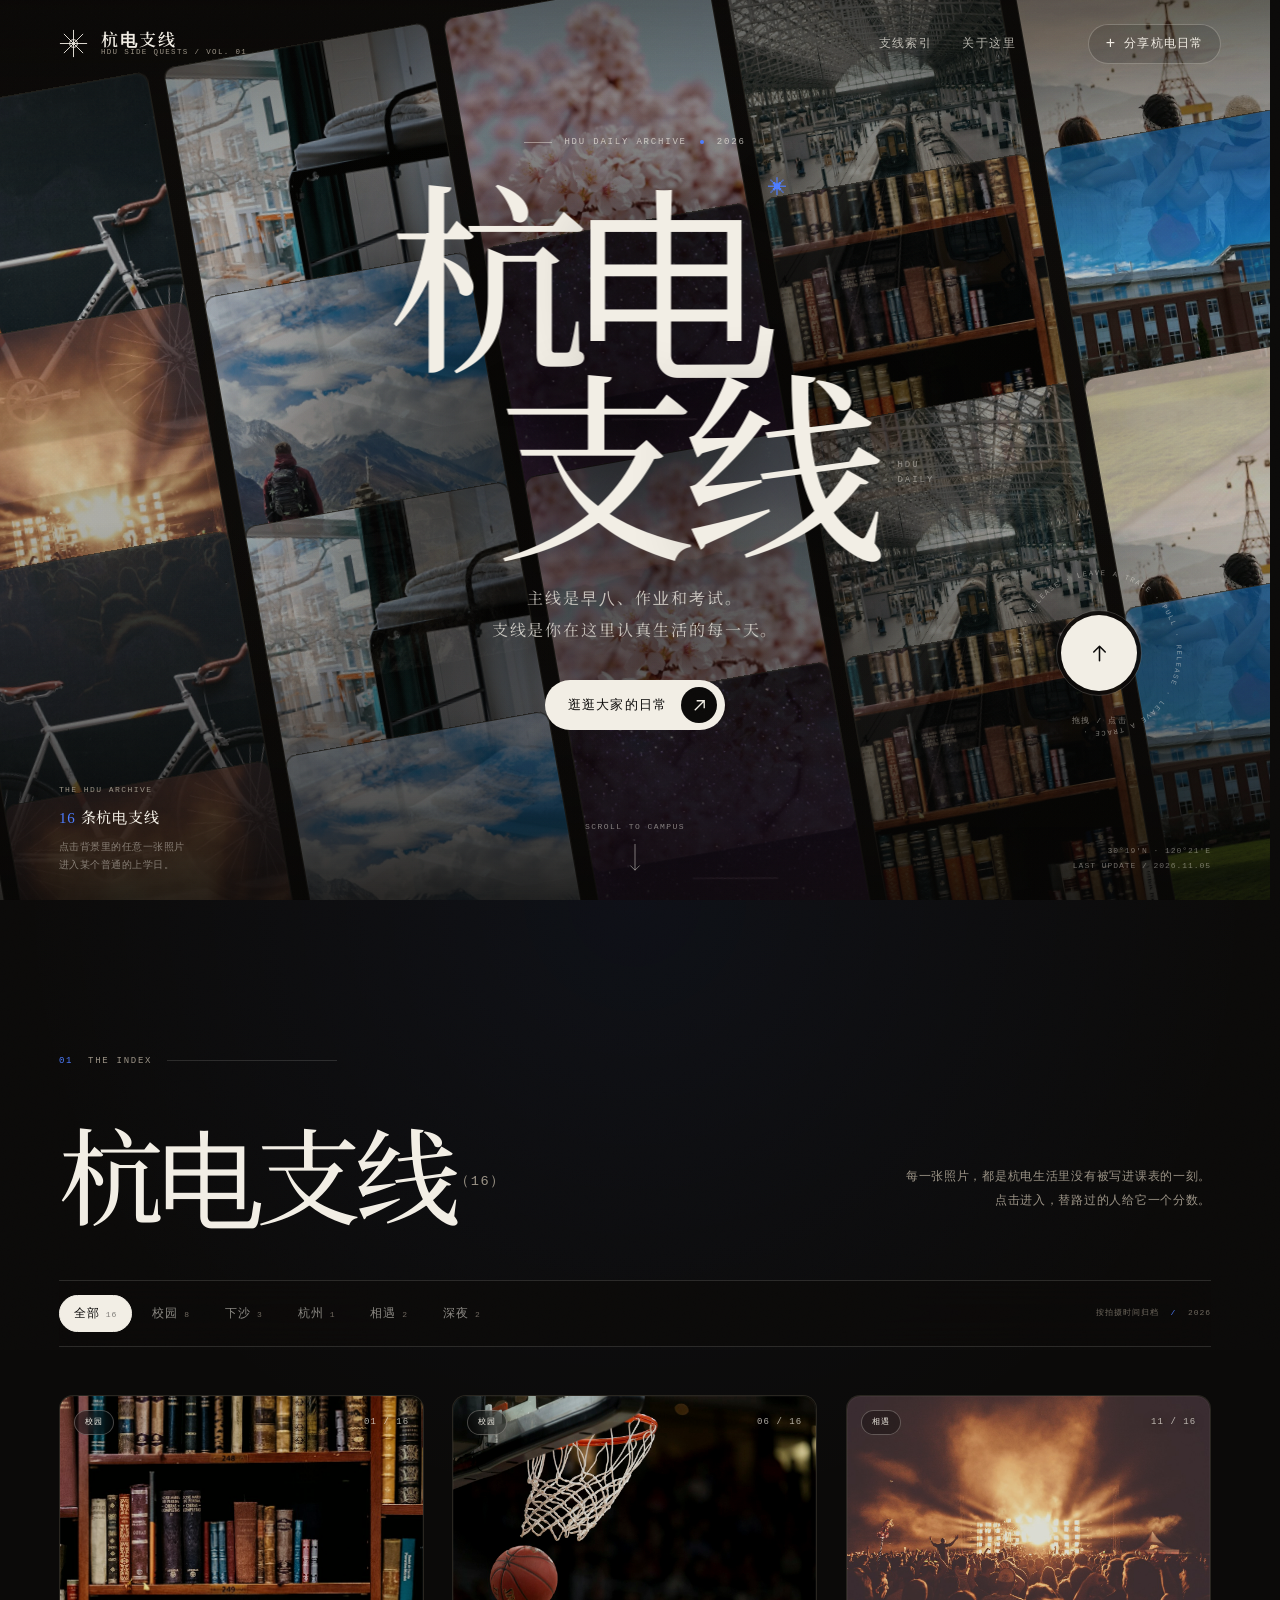
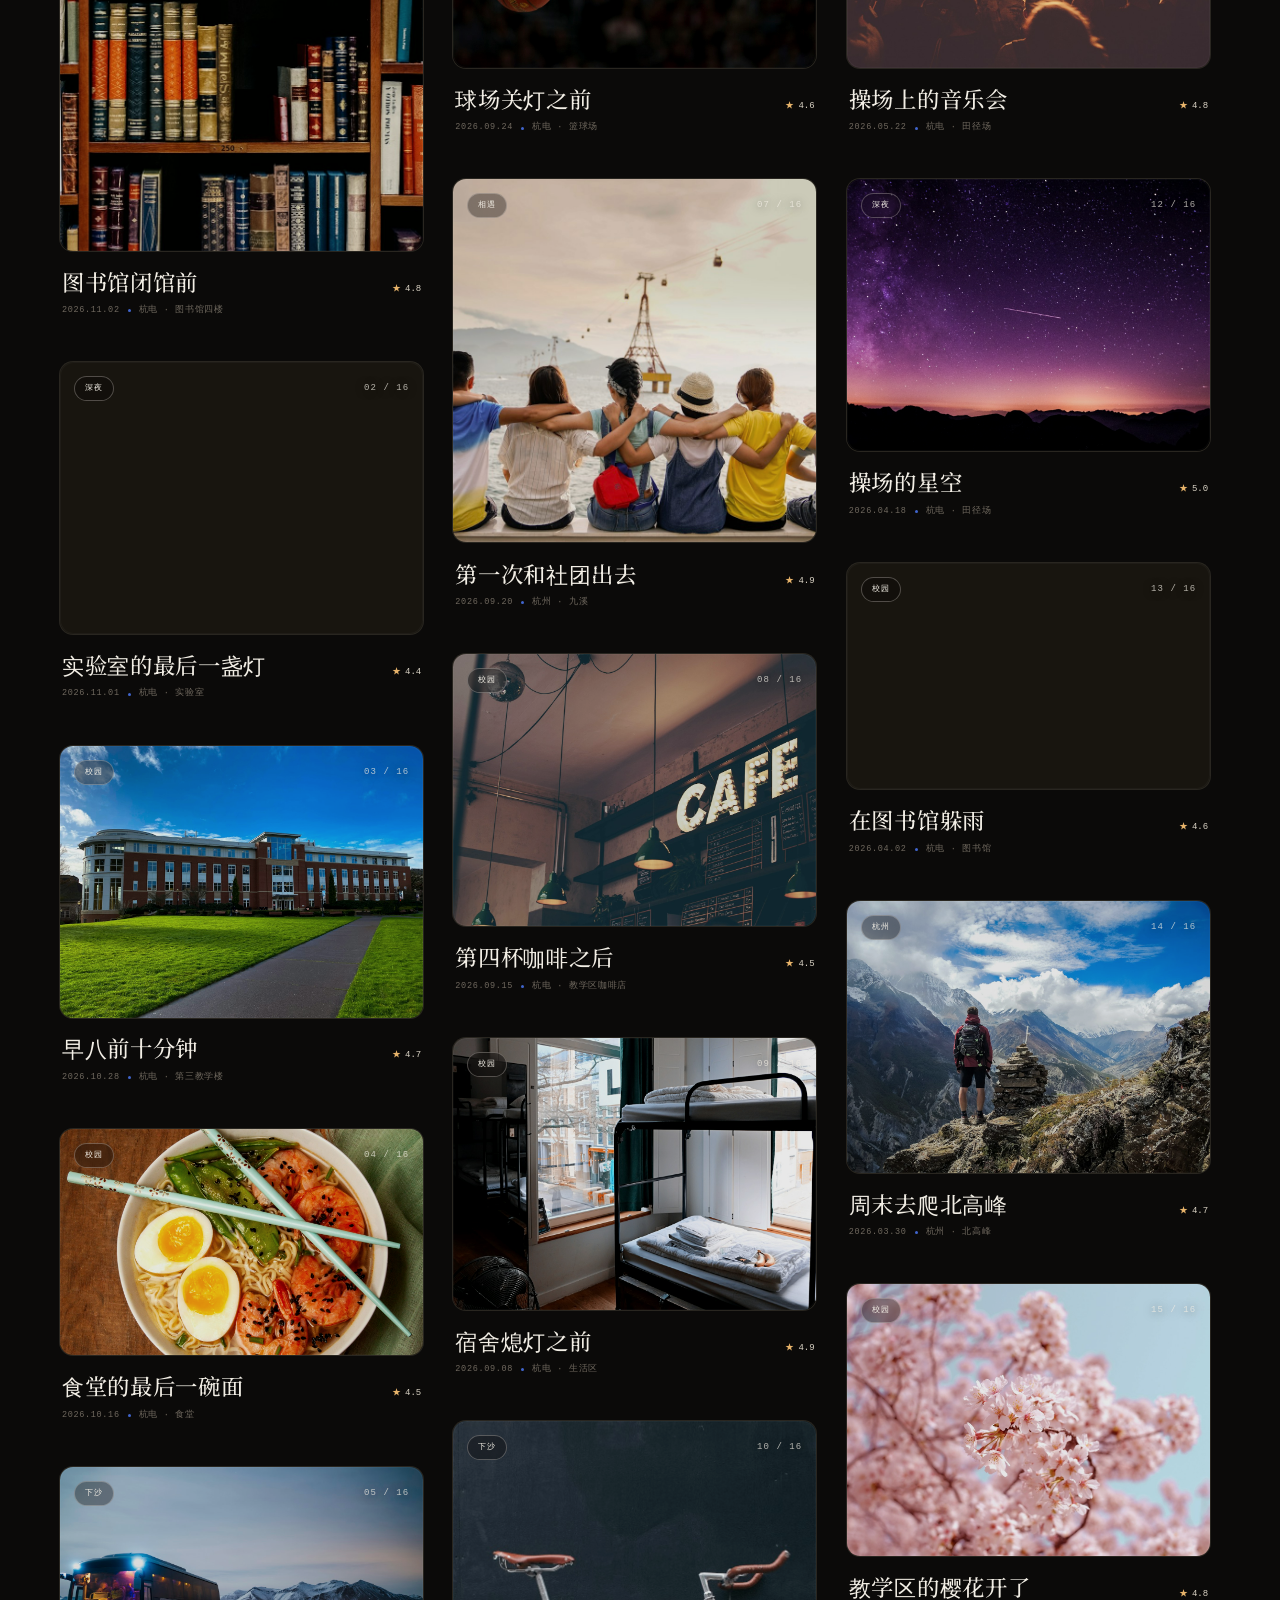
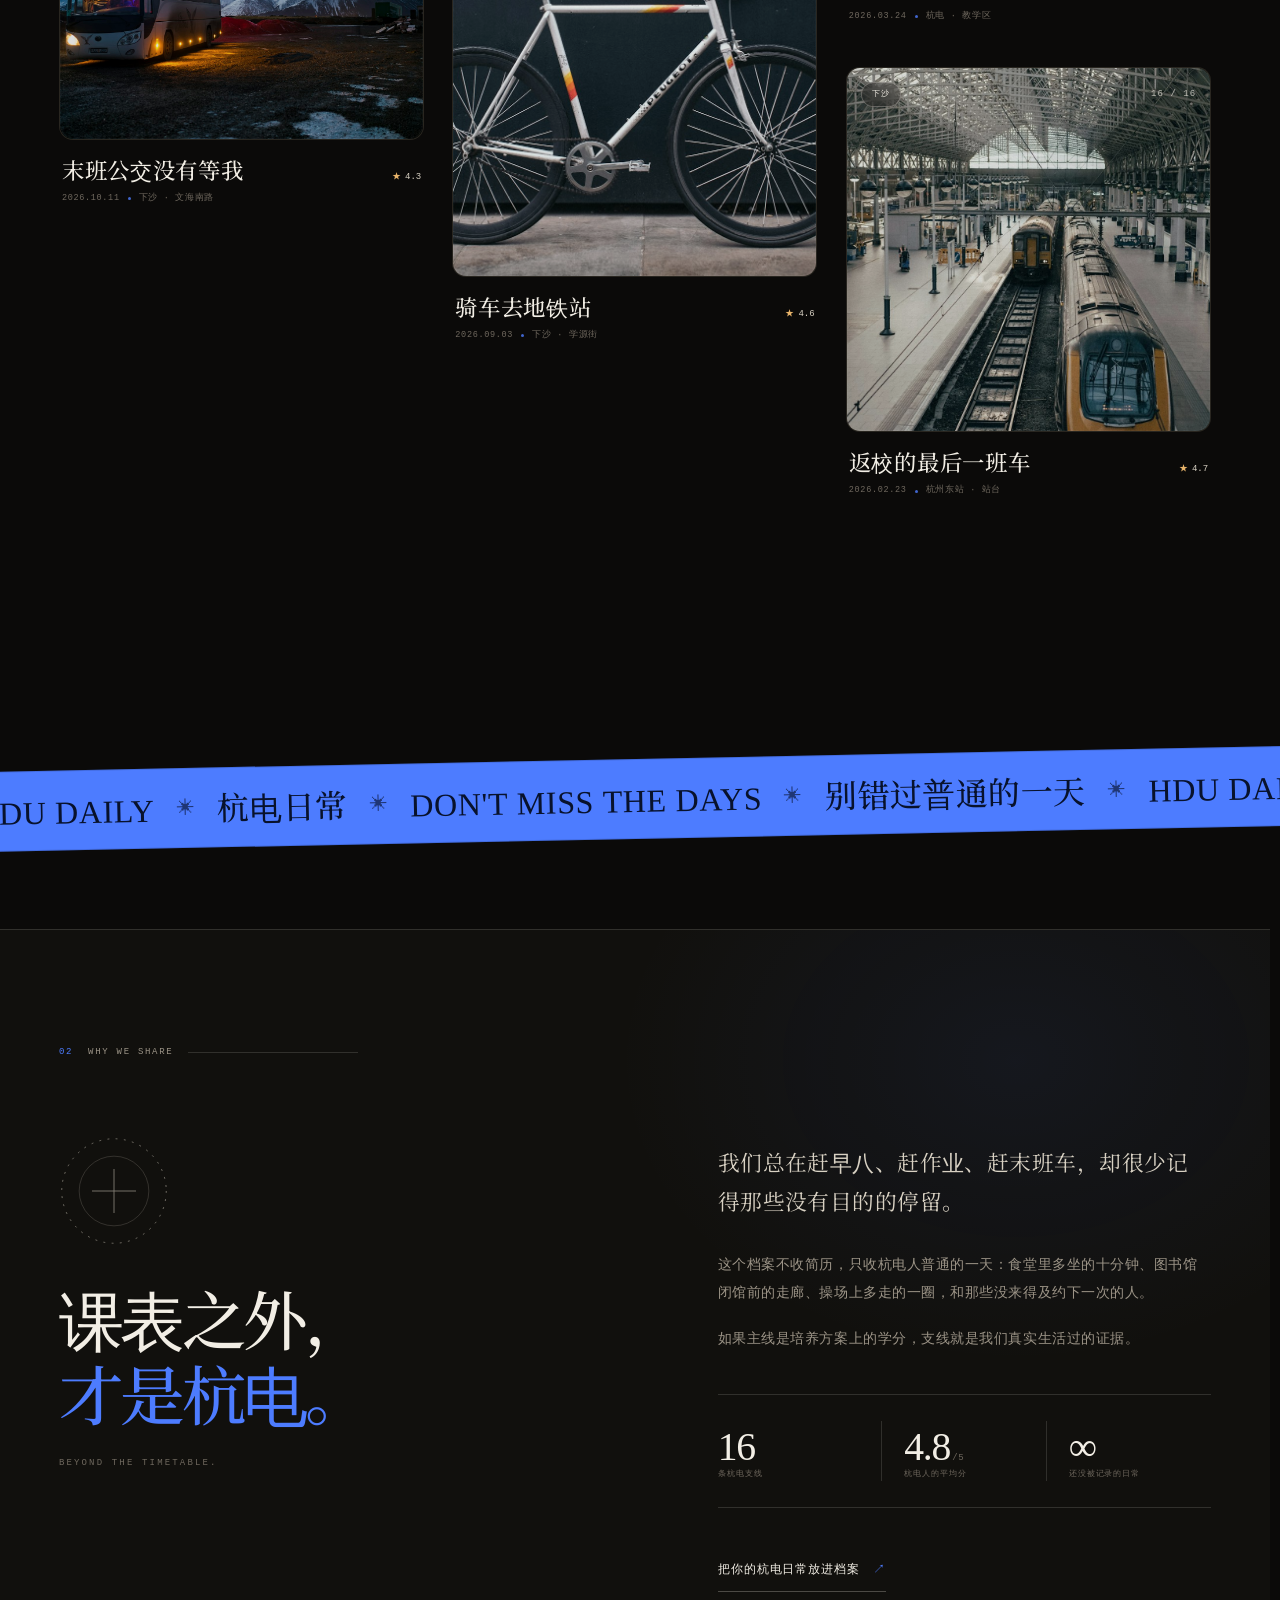
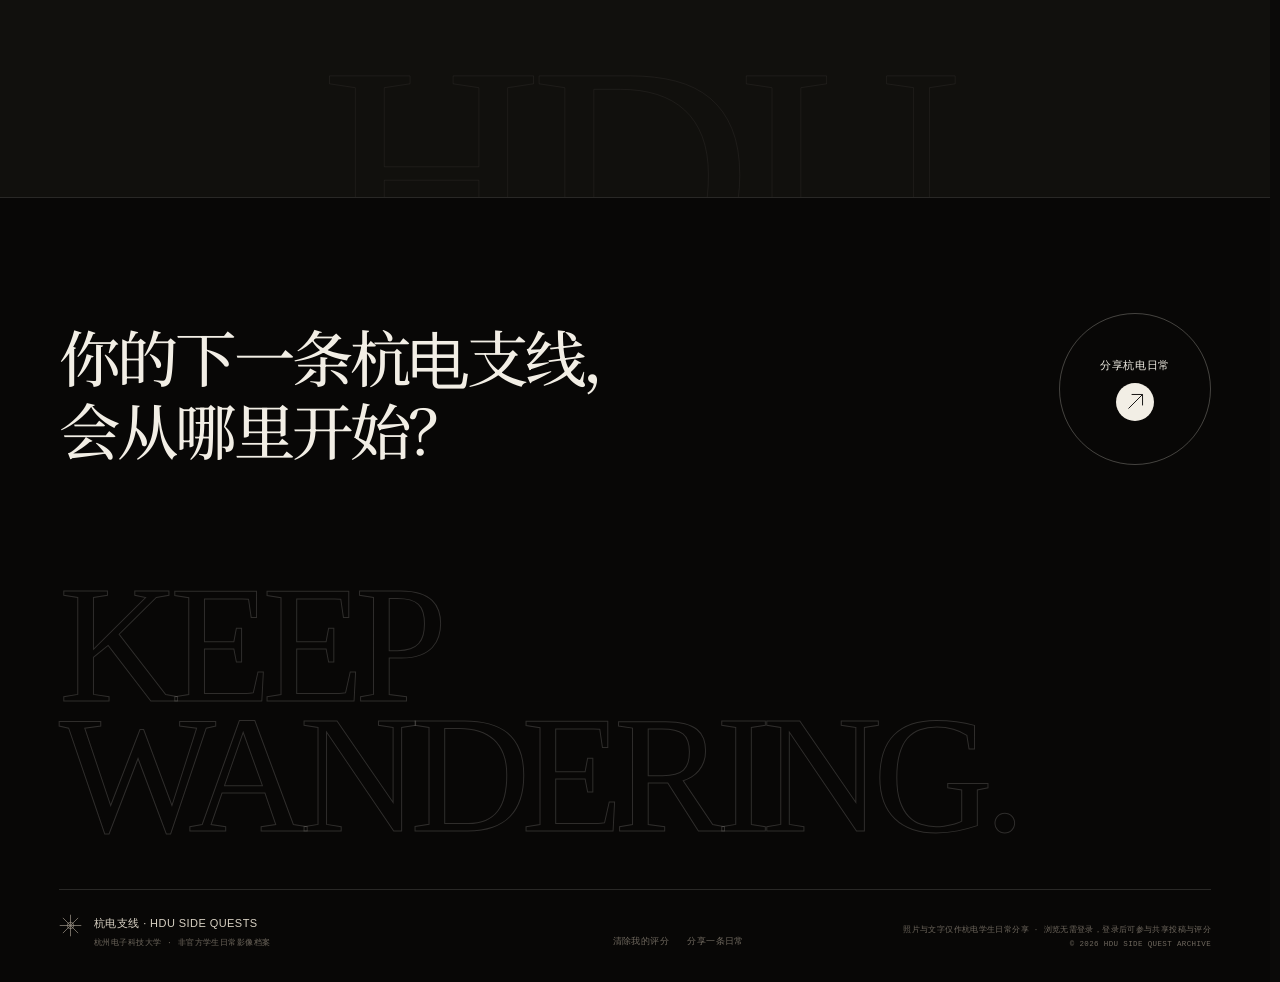
==== index.html @ a0e23db1 "Center hero CTA and lift scissors above dragged image" ====
<!DOCTYPE html>
<html lang="zh-CN">
<head>
  <meta charset="UTF-8">
  <meta name="viewport" content="width=device-width, initial-scale=1, viewport-fit=cover">
  <meta name="theme-color" content="#0b0a09">
  <meta name="description" content="杭电支线：一个收集杭电学生校园日常、下沙生活与普通一天里相遇的影像档案。点击照片，回到某个普通的一天。">
  <title>杭电支线 · HDU SIDE QUESTS</title>
  <link rel="icon" href="assets/favicon.svg" type="image/svg+xml">
  <link rel="preload" href="assets/fonts/noto-serif-sc-subset.woff2" as="font" type="font/woff2" crossorigin>
  <link rel="stylesheet" href="styles.css?v=20261108-final4">
</head>
<body>
  <div class="grain" aria-hidden="true"></div>
  <canvas id="sparkCanvas" class="spark-canvas" aria-hidden="true"></canvas>
  <div class="scroll-progress" id="scrollProgress" aria-hidden="true"></div>

  <div class="intro" id="intro" aria-hidden="true">
    <div class="intro__star">
      <svg viewBox="0 0 60 60" fill="none"><path d="M30 2v56M2 30h56M10.2 10.2l39.6 39.6M49.8 10.2 10.2 49.8" stroke="currentColor" stroke-width="1"/><circle cx="30" cy="30" r="7" stroke="currentColor"/></svg>
    </div>
    <div class="intro__line"><span></span></div>
    <p class="intro__text">正在展开杭电日常 <span id="introCount">16</span></p>
  </div>

  <header class="site-header" id="siteHeader">
    <a class="brand" href="#top" aria-label="杭电支线首页">
      <span class="brand__mark" aria-hidden="true">
        <svg viewBox="0 0 32 32" fill="none"><path d="M16 1v30M1 16h30M5.4 5.4l21.2 21.2M26.6 5.4 5.4 26.6" stroke="currentColor"/><circle cx="16" cy="16" r="4.4" stroke="currentColor"/></svg>
      </span>
      <span class="brand__text">
        <strong>杭电支线</strong>
        <small>HDU SIDE QUESTS / VOL. 01</small>
      </span>
    </a>

    <div class="header__right">
      <nav class="header__nav" aria-label="主导航">
        <a href="#index">支线索引</a>
        <a href="#manifesto">关于这里</a>
      </nav>
      <div class="auth-slot" id="authSlot">
        <button class="auth-button" id="authButton" type="button" aria-haspopup="menu" aria-expanded="false" hidden>
          <span class="auth-button__avatar" id="authAvatar" aria-hidden="true">登</span>
          <span class="auth-button__label" id="authLabel">登录 / 注册</span>
        </button>
        <div class="auth-menu" id="authMenu" role="menu" hidden>
          <div class="auth-menu__head">
            <strong id="authMenuName"></strong>
            <span id="authMenuRole"></span>
          </div>
          <button class="auth-menu__item" id="myProfileButton" type="button" role="menuitem" hidden>我的主页 <span>↗</span></button>
          <button class="auth-menu__item" id="adminPanelButton" type="button" role="menuitem" hidden>管理后台 <span>↗</span></button>
          <button class="auth-menu__item" id="logoutButton" type="button" role="menuitem">退出登录 <span>↗</span></button>
        </div>
      </div>
      <button class="btn-ghost js-open-upload" type="button">
        <span class="btn-ghost__plus" aria-hidden="true">+</span>
        分享杭电日常
      </button>
      <button class="menu-button" id="menuButton" type="button" aria-label="打开菜单" aria-expanded="false">
        <span></span><span></span>
      </button>
    </div>
  </header>

  <div class="mobile-menu" id="mobileMenu" aria-hidden="true">
    <a href="#index">支线索引 <span>01</span></a>
    <a href="#manifesto">关于这里 <span>02</span></a>
    <button class="js-open-upload" type="button">分享杭电日常 <span>↗</span></button>
    <p>点击背景中的照片，进入杭电的某个普通一天。</p>
  </div>

  <noscript>
    <p class="no-script">这个档案需要 JavaScript 才能展开图片、评分与上传。请在浏览器中启用 JavaScript 后刷新。</p>
  </noscript>

  <main id="top">
    <section class="hero" id="hero" aria-label="杭电支线档案封面">
      <div class="grid-motion" id="gridMotion" aria-hidden="true">
        <div class="gm-plane" id="gmPlane"></div>
      </div>
      <div class="hero__wash" aria-hidden="true"></div>
      <div class="hero__spot" id="heroSpot" aria-hidden="true"></div>

      <div class="hero__content">
        <p class="eyebrow hero__eyebrow">
          <span class="eyebrow__line"></span>
          HDU DAILY ARCHIVE
          <span class="eyebrow__dot"></span>
          2026
        </p>

        <div class="hero__title-wrap">
          <h1 class="hero__title" aria-label="杭电支线">
            <span class="hero__title-line" aria-hidden="true"><span class="char">杭</span><span class="char">电</span><span class="hero__title-asterisk">✳</span></span>
            <span class="hero__title-line hero__title-line--second" aria-hidden="true"><span class="char">支</span><span class="char">线</span><span class="hero__title-en">HDU<br>DAILY</span></span>
          </h1>
        </div>

        <p class="hero__lede">
          主线是早八、作业和考试。<br>
          支线是你在这里认真生活的每一天。
        </p>

        <div class="hero__actions">
          <a class="btn-primary" href="#index">
            <span>逛逛大家的日常</span>
            <span class="btn-primary__arrow" aria-hidden="true">
              <svg viewBox="0 0 18 18" fill="none"><path d="M4 14 14 4M6 4h8v8" stroke="currentColor" stroke-width="1.4"/></svg>
            </span>
          </a>
        </div>
      </div>

      <div class="sling-wrap">
        <svg class="orbit-text" viewBox="0 0 200 200" aria-hidden="true">
          <defs>
            <path id="orbitPath" d="M100,100 m-78,0 a78,78 0 1,1 156,0 a78,78 0 1,1 -156,0"></path>
          </defs>
          <text>
            <textPath href="#orbitPath" startOffset="0%">PULL · RELEASE · LEAVE A TRACE · PULL · RELEASE · LEAVE A TRACE · </textPath>
          </text>
        </svg>

        <div class="sling" id="sling">
          <svg class="sling__fx" viewBox="-80 -80 160 160" aria-hidden="true">
            <circle class="sling__well" cx="0" cy="0" r="43"></circle>
            <path class="sling__band" id="slingBandA" d=""></path>
            <path class="sling__band sling__band--hot" id="slingBandB" d=""></path>
            <circle class="sling__arc" id="slingArc" cx="0" cy="0" r="48" pathLength="1"></circle>
          </svg>
          <button class="sling__pad" id="slingPad" type="button" aria-label="分享一条杭电日常：点击或向外拖拽后松开">
            <span class="sling__pad-face">
              <svg viewBox="0 0 24 24" fill="none" aria-hidden="true"><path d="M12 19V5M6.5 10.5 12 5l5.5 5.5" stroke="currentColor" stroke-width="1.5" stroke-linecap="round" stroke-linejoin="round"/></svg>
            </span>
          </button>
          <span class="sling__tip">拖拽 / 点击</span>
        </div>
      </div>

      <div class="hero__footer">
        <div class="hero__meta">
          <span class="meta-label">THE HDU ARCHIVE</span>
          <strong><span id="heroCount">16</span> 条杭电支线</strong>
          <p>点击背景里的任意一张照片<br>进入某个普通的上学日。</p>
        </div>

        <a class="hero__scroll" href="#index" aria-label="向下浏览杭电支线索引">
          <span>SCROLL TO CAMPUS</span>
          <i aria-hidden="true"><svg viewBox="0 0 12 32" fill="none"><path d="M6 1v28M1 24l5 5 5-5" stroke="currentColor"/></svg></i>
        </a>

        <div class="hero__coords">
          <span>30°19′N · 120°21′E</span>
          <span>LAST UPDATE / 2026.11.05</span>
        </div>
      </div>
    </section>

    <section class="index-section" id="index">
      <div class="section-shell">
        <header class="section-head">
          <div class="section-kicker reveal">
            <span class="section-kicker__no">01</span>
            <span>THE INDEX</span>
            <span class="section-kicker__line"></span>
          </div>

          <div class="section-head__main reveal" data-delay="80">
            <h2>杭电支线<span class="section-head__count" id="indexCount">（16）</span></h2>
            <p>每一张照片，都是杭电生活里没有被写进课表的一刻。<br>点击进入，替路过的人给它一个分数。</p>
          </div>
        </header>

        <div class="filter-bar reveal" data-delay="140">
          <div class="filters" id="filters" role="group" aria-label="按类型筛选杭电支线">
            <button class="filter is-active" type="button" data-filter="all">全部 <span>16</span></button>
            <button class="filter" type="button" data-filter="校园">校园 <span>8</span></button>
            <button class="filter" type="button" data-filter="下沙">下沙 <span>3</span></button>
            <button class="filter" type="button" data-filter="杭州">杭州 <span>1</span></button>
            <button class="filter" type="button" data-filter="相遇">相遇 <span>2</span></button>
            <button class="filter" type="button" data-filter="深夜">深夜 <span>2</span></button>
          </div>
          <p class="filter-note">按拍摄时间归档 <span>/</span> 2026</p>
        </div>

        <div class="gallery" id="gallery" aria-live="polite"></div>

        <div class="gallery-empty" id="galleryEmpty" hidden>
          <span class="gallery-empty__star" aria-hidden="true">✳</span>
          <h3>这一栏暂时还没有杭电日常。</h3>
          <p>换一个分类看看，或者分享你自己的一天。</p>
          <button class="btn-line js-open-upload" type="button">分享一张照片 <span>↗</span></button>
        </div>
      </div>
    </section>

    <div class="marquee" aria-hidden="true">
      <div class="marquee__track">
        <span>HDU DAILY <i>✳</i> 杭电日常 <i>✳</i> DON'T MISS THE DAYS <i>✳</i> 别错过普通的一天 <i>✳</i></span>
        <span>HDU DAILY <i>✳</i> 杭电日常 <i>✳</i> DON'T MISS THE DAYS <i>✳</i> 别错过普通的一天 <i>✳</i></span>
      </div>
    </div>

    <section class="manifesto" id="manifesto">
      <div class="section-shell">
        <div class="section-kicker reveal">
          <span class="section-kicker__no">02</span>
          <span>WHY WE SHARE</span>
          <span class="section-kicker__line"></span>
        </div>

        <div class="manifesto__grid">
          <div class="manifesto__head reveal">
            <span class="manifesto__orbit" aria-hidden="true">
              <svg viewBox="0 0 120 120" fill="none"><circle cx="60" cy="60" r="57" stroke="currentColor" stroke-dasharray="2 7"/><circle cx="60" cy="60" r="38" stroke="currentColor" stroke-opacity=".35"/><path d="M60 36v48M36 60h48" stroke="currentColor"/></svg>
            </span>
            <h2>课表之外，<br><em>才是杭电。</em></h2>
            <p class="manifesto__en">BEYOND THE TIMETABLE.</p>
          </div>

          <div class="manifesto__body reveal" data-delay="120">
            <p class="manifesto__lead">我们总在赶早八、赶作业、赶末班车，却很少记得那些没有目的的停留。</p>
            <p>这个档案不收简历，只收杭电人普通的一天：食堂里多坐的十分钟、图书馆闭馆前的走廊、操场上多走的一圈，和那些没来得及约下一次的人。</p>
            <p>如果主线是培养方案上的学分，支线就是我们真实生活过的证据。</p>

            <div class="manifesto__stats" id="stats">
              <div class="stat">
                <strong><span class="count-up" data-count="16" id="statQuests">16</span></strong>
                <span>条杭电支线</span>
              </div>
              <div class="stat">
                <strong><span class="count-up" data-count="4.7" data-decimals="1" id="statRating">4.7</span><small>/5</small></strong>
                <span>杭电人的平均分</span>
              </div>
              <div class="stat">
                <strong>∞</strong>
                <span>还没被记录的日常</span>
              </div>
            </div>

            <button class="btn-line js-open-upload" type="button">
              把你的杭电日常放进档案
              <span aria-hidden="true">↗</span>
            </button>
          </div>
        </div>
      </div>

      <p class="manifesto__ghost" aria-hidden="true">HDU</p>
    </section>
  </main>

  <footer class="site-footer">
    <div class="section-shell">
      <div class="footer__cta reveal">
        <p>你的下一条杭电支线，<br>会从哪里开始？</p>
        <button class="footer__upload js-open-upload" type="button" aria-label="分享一条杭电日常">
          <span>分享杭电日常</span>
          <i aria-hidden="true">
            <svg viewBox="0 0 32 32" fill="none"><path d="M7 25 25 7M11 7h14v14" stroke="currentColor" stroke-width="1.2"/></svg>
          </i>
        </button>
      </div>

      <div class="footer__word" aria-hidden="true">KEEP<br>WANDERING.</div>

      <div class="footer__bottom">
        <div class="footer__brand">
          <span class="brand__mark" aria-hidden="true">
            <svg viewBox="0 0 32 32" fill="none"><path d="M16 1v30M1 16h30M5.4 5.4l21.2 21.2M26.6 5.4 5.4 26.6" stroke="currentColor"/><circle cx="16" cy="16" r="4.4" stroke="currentColor"/></svg>
          </span>
          <span>杭电支线 · HDU SIDE QUESTS<br><small>杭州电子科技大学 · 非官方学生日常影像档案</small></span>
        </div>

        <div class="footer__actions">
          <button class="footer__link" id="resetRatings" type="button">清除我的评分</button>
          <button class="footer__link" id="restoreHidden" type="button" hidden>恢复隐藏的日常 <span id="hiddenCount">0</span></button>
          <button class="footer__link js-open-upload" type="button">分享一条日常</button>
        </div>

        <p class="footer__fine">照片与文字仅作杭电学生日常分享 · 浏览无需登录，登录后可参与共享投稿与评分<br>© 2026 HDU SIDE QUEST ARCHIVE</p>
      </div>
    </div>
  </footer>

  <!-- 单图详情 -->
  <div class="detail-layer" id="detailLayer" aria-hidden="true">
    <div class="detail-scrim" data-close-detail></div>
    <article class="detail-panel" role="dialog" aria-modal="true" aria-labelledby="detailTitle">
      <header class="detail-head">
        <div class="detail-head__index">
          <span class="meta-label">HDU SIDE QUEST</span>
          <strong id="detailIndex">01 / 16</strong>
        </div>
        <div class="detail-head__middle" id="detailCategory">校园</div>
        <button class="round-close" id="detailClose" type="button" aria-label="关闭详情">
          <span></span><span></span>
        </button>
      </header>

      <div class="detail-grid">
        <figure class="detail-visual">
          <div class="flip-stage">
            <div class="album-stack" id="albumStack" aria-hidden="true"></div>
            <div class="flip-card" id="flipCard">
              <div class="flip-card__inner" id="flipInner">
                <div class="flip-card__face flip-card__front">
                  <div class="reflective-card" id="reflectiveCard">
                    <div class="reflective-card__body" id="reflectiveBody">
                      <img class="reflective-card__photo" id="detailImage" src="" alt="">
                      <video class="reflective-card__motion" id="detailVideo" playsinline controls muted loop hidden></video>
                      <button class="motion-toggle" id="motionToggle" type="button" hidden>
                        <span class="motion-toggle__dot" aria-hidden="true"></span>
                        <span id="motionToggleLabel">实况</span>
                      </button>
                      <button class="owner-avatar" id="ownerAvatar" type="button" hidden aria-label="查看投稿人主页">
                        <span id="ownerAvatarText" aria-hidden="true">杭</span>
                      </button>
                      <span class="reflective-card__brush" aria-hidden="true"></span>
                      <span class="reflective-card__vignette" aria-hidden="true"></span>
                      <span class="reflective-card__glare" aria-hidden="true"></span>
                      <span class="reflective-card__sheen" aria-hidden="true"></span>
                      <span class="reflective-card__rim" aria-hidden="true"></span>
                      <div class="detail-visual__stamp">
                        <span>CAPTURED</span>
                        <strong id="detailStampDate">2025.10.02</strong>
                        <span id="detailStampPlace">FUJIAN · PINGTAN</span>
                      </div>
                      <div class="detail-visual__corner" aria-hidden="true">
                        <svg viewBox="0 0 40 40" fill="none"><path d="M1 39V1h38" stroke="currentColor"/></svg>
                      </div>
                    </div>
                  </div>
                </div>
                <div class="flip-card__face flip-card__back" id="flipBack">
                  <div class="flip-back__head">
                    <span>RATING / 背面</span>
                    <strong>翻回照片</strong>
                  </div>
                  <div class="flip-back__scroll" id="flipBackContent">
                    <div class="flip-back__story">
                      <p class="flip-back__meta" id="flipBackMeta"></p>
                      <h2 class="flip-back__title" id="flipBackTitle"></h2>
                      <blockquote class="flip-back__feeling" id="flipBackFeeling"></blockquote>
                      <p class="flip-back__note" id="flipBackNote"></p>
                    </div>
                  </div>
                  <p class="flip-back__hint">点击图片或卡片翻转；拖动星星评分，再点一次可以收回。</p>
                </div>
              </div>
            </div>
          </div>
          <div class="album-controls" id="albumControls" hidden>
            <button type="button" id="albumPrev" aria-label="上一张图集照片">←</button>
            <span id="albumCounter">1 / 1</span>
            <button type="button" id="albumNext" aria-label="下一张图集照片">→</button>
          </div>
          <button class="flip-toggle" id="flipToggle" type="button">翻到背面 <span>↗</span></button>
        </figure>

        <div class="detail-content" id="detailContent">
          <div class="detail-scroll">
            <div class="detail-meta">
              <span id="detailDate">2026.11.02</span>
              <span class="detail-meta__dot"></span>
              <span id="detailTime">21:40</span>
              <span class="detail-meta__dot" id="detailTimeDot"></span>
              <span id="detailPlace">杭电 · 图书馆四楼</span>
              <span class="detail-meta__mine" id="detailMine" hidden>你的杭电日常</span>
            </div>

            <p class="detail-review" id="detailReview" hidden></p>

            <h2 class="detail-title" id="detailTitle">把日落看完</h2>

            <div class="detail-feeling">
              <p class="detail-label">当下的感受 <span>/ THE FEELING</span></p>
              <blockquote id="detailFeeling"></blockquote>
            </div>

            <div class="rating-card" id="ratingCard">
              <div class="rating-card__head">
                <div class="rating-score">
                  <strong id="ratingAverage">4.8</strong>
                  <span>/ 5</span>
                </div>
                <div class="rating-summary">
                  <div class="rating-summary__stars" id="ratingBars" aria-hidden="true"></div>
                  <p><span id="ratingCount">136</span> 位路人留下评分</p>
                </div>
              </div>

              <div class="rating-divider"></div>

              <div class="rate-action">
                <div class="rate-action__copy">
                  <p>你会为这条支线打几分？</p>
                  <span>把星星拉到你的答案上，然后松手。</span>
                </div>
                <div class="peek-rating" id="peekRating" role="radiogroup" aria-label="为这条支线打分"></div>
              </div>
              <p class="rating-note" id="ratingNote" aria-live="polite">点击星星即可评分，再点一次可以收回。</p>
            </div>

            <div class="detail-note">
              <p class="detail-label">支线注脚 <span>/ A NOTE</span></p>
              <p class="detail-note__text" id="detailNote">有些路走错，是为了刚好赶上。</p>
            </div>

            <nav class="detail-pager" aria-label="浏览相邻支线">
              <button class="detail-pager__button" id="detailPrev" type="button">
                <span class="detail-pager__arrow" aria-hidden="true">←</span>
                <span class="detail-pager__copy">
                  <small>PREVIOUS</small>
                  <strong id="detailPrevTitle">上一条</strong>
                </span>
              </button>
              <span class="detail-pager__line" aria-hidden="true"></span>
              <button class="detail-pager__button detail-pager__button--next" id="detailNext" type="button">
                <span class="detail-pager__copy">
                  <small>NEXT</small>
                  <strong id="detailNextTitle">下一条</strong>
                </span>
                <span class="detail-pager__arrow" aria-hidden="true">→</span>
              </button>
            </nav>

            <footer class="detail-foot">
              <button class="share-button" id="shareButton" type="button">
                <svg viewBox="0 0 18 18" fill="none" aria-hidden="true"><path d="M6.5 11.5 11.5 6.5M7 4h7v7" stroke="currentColor"/><path d="M13 11v3H4V5h3" stroke="currentColor"/></svg>
                复制这条支线的位置
              </button>

              <button class="hold-delete" id="holdDelete" type="button" aria-describedby="holdHint" hidden>
                <span class="hold-delete__fill" aria-hidden="true"></span>
                <span class="hold-delete__label">
                  <svg viewBox="0 0 16 16" fill="none" aria-hidden="true"><path d="M2.5 4h11M6 4V2.5h4V4M4 4l.7 9.5h6.6L12 4M6.5 7v4M9.5 7v4" stroke="currentColor" stroke-linecap="round"/></svg>
                  <span id="holdDeleteText">按住 2 秒 · 从档案中隐藏</span>
                </span>
                <span class="hold-delete__done">已从档案中移除</span>
              </button>
              <span class="sr-only" id="holdHint">按住鼠标或手指两秒，确认移除此支线。此操作只影响当前浏览器。</span>
            </footer>
          </div>
        </div>
      </div>
    </article>
  </div>

  <!-- 上传 -->
  <div class="upload-layer" id="uploadLayer" aria-hidden="true">
    <div class="upload-scrim" data-close-upload></div>
    <section class="upload-panel" role="dialog" aria-modal="true" aria-labelledby="uploadTitle">
      <header class="upload-head">
        <div>
          <p class="upload-kicker">ADD AN HDU MOMENT <span id="uploadNo">/ 017</span></p>
          <h2 id="uploadTitle">留下一条杭电支线</h2>
        </div>
        <button class="round-close" id="uploadClose" type="button" aria-label="关闭上传窗口">
          <span></span><span></span>
        </button>
      </header>

      <form class="upload-form" id="uploadForm" novalidate>
        <div class="upload-layout">
          <div class="upload-media">
            <label class="dropzone" id="dropzone" for="fileInput" tabindex="0">
              <input id="fileInput" type="file" accept="image/jpeg,image/png,image/webp,image/gif,image/avif,image/bmp,image/heic,image/heif,.jpg,.jpeg,.jfif,.heic,.heif,video/mp4,video/quicktime,.mp4,.mov" multiple hidden>

              <div class="dropzone__empty" id="dropEmpty">
                <span class="dropzone__plus" aria-hidden="true">+</span>
                <strong>把照片拖进来</strong>
                <p>或点击选择 · 照片最多 9 张，可附带 1 段实况<br>JPG / PNG / HEIC / MP4 / MOV</p>
                <span class="dropzone__hint">多张照片会收成一份图集</span>
              </div>

              <div class="dropzone__preview" id="dropPreview" hidden>
                <img id="previewImg" alt="待上传照片预览">
                <div class="dropzone__preview-bar">
                  <span id="fileName">photo.jpg</span>
                  <span id="fileMeta">0 MB</span>
                </div>
                <button class="dropzone__replace" id="replaceFile" type="button">换一张</button>
              </div>

              <div class="album-preview" id="albumPreview" hidden>
                <div class="album-preview__stack" id="uploadAlbumStack"></div>
                <div class="album-preview__meta">
                  <strong id="uploadAlbumCount">0 张</strong>
                  <span>图集 · 会以图层叠放展示</span>
                </div>
                <button class="dropzone__replace" id="albumClear" type="button">重新选择</button>
              </div>

              <div class="upload-motion-chip" id="uploadMotionChip" hidden>
                <span>实况</span>
                <strong id="uploadMotionName"></strong>
              </div>

              <span class="dropzone__corners" aria-hidden="true"></span>
            </label>

            <p class="upload-tip">
              <span aria-hidden="true">✳</span>
              照片和实况可以一起选；每张照片单独识别 / 解码。HEIC 由服务端转换，实况视频会转为 H.264 MP4，最长 15 秒。
            </p>
          </div>

          <div class="upload-fields">
            <label class="field" for="fieldTitle">
              <span class="field__label">这一条日常叫 <em>必填</em></span>
              <input id="fieldTitle" name="title" type="text" maxlength="32" placeholder="例如：在图书馆躲过一场雨" autocomplete="off">
              <span class="field__error">给它一个名字，才算真正发生。</span>
            </label>

            <div class="field field--date">
              <span class="field__label">拍摄日期</span>
              <input id="fieldDate" name="date" type="hidden" value="">
              <div class="date-glide" id="dateGlide">
                <div class="glide-select glide-select--date" id="dateYear"></div>
                <div class="glide-select glide-select--date" id="dateMonth"></div>
                <div class="glide-select glide-select--date" id="dateDay"></div>
              </div>
            </div>

            <div class="field-row field-row--two">
              <label class="field" for="fieldTime">
                <span class="field__label">拍摄时间</span>
                <input id="fieldTime" name="time" type="time">
              </label>

              <div class="field">
                <span class="field__label">收进哪一栏</span>
                <input id="fieldCategory" name="category" type="hidden" value="校园">
                <div class="glide-select" id="categoryGlide"></div>
              </div>
            </div>

            <label class="field" for="fieldPlace">
              <span class="field__label">拍摄地点</span>
              <input id="fieldPlace" name="place" type="text" maxlength="40" placeholder="杭电 · 具体一点的地方" autocomplete="off">
            </label>

            <label class="field" for="fieldFeeling">
              <span class="field__label">当下的感受 <em>写几句</em></span>
              <textarea id="fieldFeeling" name="feeling" rows="4" maxlength="220" placeholder="那天在杭电，发生了什么？后来又是怎么想起它的？"></textarea>
              <span class="field__count"><span id="feelingCount">0</span> / 220</span>
            </label>

            <div class="upload-submit">
              <button class="publish-button" id="publishButton" type="submit">
                <span class="publish-button__label">发射这条杭电支线</span>
                <span class="publish-button__icon" aria-hidden="true">
                  <svg viewBox="0 0 20 20" fill="none"><path d="M3 10h13M11 5l5 5-5 5" stroke="currentColor" stroke-width="1.3" stroke-linecap="round" stroke-linejoin="round"/></svg>
                </span>
              </button>
              <p class="upload-submit__note">提交后进入管理员审核；通过后会出现在背景与索引里。</p>
            </div>
          </div>
        </div>
      </form>
    </section>
  </div>

  <div class="auth-layer" id="authLayer" aria-hidden="true">
    <div class="auth-scrim" data-close-auth></div>
    <section class="auth-panel" role="dialog" aria-modal="true" aria-labelledby="authTitle">
      <header class="auth-head">
        <div>
          <p class="auth-kicker">HDU ACCOUNT / 学生账号</p>
          <h2 id="authTitle">登录杭电支线</h2>
        </div>
        <button class="auth-close" id="authClose" type="button" aria-label="关闭登录窗口">
          <span aria-hidden="true">×</span>
        </button>
      </header>

      <div class="auth-tabs" role="tablist" aria-label="登录或注册">
        <button class="auth-tab is-active" id="authTabLogin" type="button" data-auth-mode="login" role="tab" aria-selected="true">登录</button>
        <button class="auth-tab" id="authTabRegister" type="button" data-auth-mode="register" role="tab" aria-selected="false">注册</button>
      </div>

      <form class="auth-form" id="authForm" novalidate>
        <label class="field" id="authIdentifierField">
          <span class="field__label" id="authIdentifierLabel">用户名 / 邮箱</span>
          <input id="authIdentifier" type="text" autocomplete="username" placeholder="输入用户名或邮箱" maxlength="254">
        </label>

        <label class="field" id="authEmailField" hidden>
          <span class="field__label">邮箱</span>
          <input id="authEmail" type="email" autocomplete="email" placeholder="you@example.com" maxlength="254">
        </label>

        <label class="field">
          <span class="field__label">密码</span>
          <input id="authPassword" type="password" autocomplete="current-password" placeholder="至少 8 位" maxlength="128">
        </label>

        <p class="auth-error" id="authError" role="alert" hidden></p>

        <button class="auth-submit" id="authSubmit" type="submit">
          <span id="authSubmitLabel">登录</span>
          <span aria-hidden="true">↗</span>
        </button>

        <p class="auth-note">游客可以浏览全部杭电日常；登录后可以评分、投稿，并删除自己上传的支线。</p>
      </form>
    </section>
  </div>

  <div class="admin-layer" id="adminLayer" aria-hidden="true">
    <div class="admin-scrim" data-close-admin></div>
    <section class="admin-panel" role="dialog" aria-modal="true" aria-labelledby="adminTitle">
      <header class="admin-head">
        <div>
          <p class="auth-kicker">ADMIN CONSOLE / 权限管理</p>
          <h2 id="adminTitle">管理后台</h2>
        </div>
        <button class="auth-close" id="adminClose" type="button" aria-label="关闭管理后台">
          <span aria-hidden="true">×</span>
        </button>
      </header>
      <div class="admin-tabs" role="tablist" aria-label="管理内容">
        <button class="admin-tab is-active" type="button" data-admin-tab="users">用户</button>
        <button class="admin-tab" type="button" data-admin-tab="quests">投稿</button>
      </div>
      <div class="admin-body" id="adminBody"></div>
    </section>
  </div>

  <div class="admin-preview" id="adminPreview" hidden>
    <div class="admin-preview__scrim" data-close-admin-preview></div>
    <section class="admin-preview__panel" role="dialog" aria-modal="true" aria-labelledby="adminPreviewTitle">
      <header class="admin-preview__head">
        <div>
          <p class="auth-kicker">REVIEW / 内容预览</p>
          <h2 id="adminPreviewTitle">投稿预览</h2>
        </div>
        <button class="auth-close" id="adminPreviewClose" type="button" aria-label="关闭预览">×</button>
      </header>
      <div class="admin-preview__body">
        <div class="admin-preview__media">
          <img id="adminPreviewImage" src="" alt="">
          <div class="admin-preview__thumbs" id="adminPreviewThumbs"></div>
        </div>
        <div class="admin-preview__info">
          <p class="admin-preview__meta" id="adminPreviewMeta"></p>
          <p class="admin-preview__feeling" id="adminPreviewFeeling"></p>
          <p class="admin-preview__reason" id="adminPreviewReason"></p>
          <a class="admin-preview__motion" id="adminPreviewMotion" href="#" target="_blank" rel="noopener" hidden>打开实况视频 ↗</a>
        </div>
      </div>
    </section>
  </div>

  <div class="toast" id="toast" role="status" aria-live="polite">
    <span class="toast__dot" aria-hidden="true"></span>
    <span id="toastText">已保存</span>
    <button class="toast__action" id="toastAction" type="button" hidden>撤销</button>
  </div>

  <template id="cardTemplate">
    <article class="quest-card">
      <button class="quest-card__button" type="button">
        <div class="quest-card__media">
          <img alt="" loading="lazy" decoding="async">
          <div class="quest-card__glare" aria-hidden="true"></div>
          <div class="quest-card__top">
            <span class="quest-card__cat"></span>
            <span class="quest-card__review" hidden></span>
            <span class="quest-card__album" hidden></span>
            <span class="quest-card__no"></span>
          </div>
          <span class="quest-card__open">
            <span>打开这条支线</span>
            <i aria-hidden="true">
              <svg viewBox="0 0 16 16" fill="none"><path d="M4 12 12 4M5.5 4H12v6.5" stroke="currentColor"/></svg>
            </i>
          </span>
          <span class="quest-card__mine" hidden>你的杭电日常</span>
        </div>
        <div class="quest-card__body">
          <div class="quest-card__title-row">
            <h3></h3>
            <span class="quest-card__score"><span class="star" aria-hidden="true">★</span><span class="quest-card__score-num"></span></span>
          </div>
          <p class="quest-card__meta"><span class="quest-card__date"></span><span class="quest-card__dot"></span><span class="quest-card__place"></span></p>
        </div>
      </button>
    </article>
  </template>

  <script>
    // 本地开发会自动连接 http://127.0.0.1:8000/api。
    // 后端部署到 ECS 后，把这里改成 https://api.你的域名/api。
    window.HDU_API_BASE_URL = window.HDU_API_BASE_URL || '';
  </script>
  <script src="app.js?v=20261108-final4"></script>
</body>
</html>
---- styles.css ----
/* =========================================================
   杭电支线 · HDU SIDE QUESTS
   A student atlas of ordinary days
   ========================================================= */

@font-face {
  font-family: "Noto Serif SC";
  src: url("assets/fonts/noto-serif-sc-subset.woff2") format("woff2");
  font-style: normal;
  font-weight: 200 900;
  font-display: swap;
}

:root {
  --ink: #0b0a09;
  --ink-2: #11100d;
  --ink-3: #18150f;
  --ink-4: #211d17;
  --paper: #f2eee5;
  --paper-soft: #d8d1c3;
  --muted: #9b9386;
  --dim: #6f685e;
  --accent: #4d7cff;
  --accent-soft: #93acff;
  --gold: #e7b36a;
  --lime: #c7d37c;
  --line: rgba(242, 238, 229, 0.14);
  --line-strong: rgba(242, 238, 229, 0.26);
  --pad: clamp(22px, 4.6vw, 76px);
  --header-h: 88px;
  --radius: 14px;
  --font-display: "Noto Serif SC", "Songti SC", "STSong", "SimSun", "Times New Roman", serif;
  --font-ui: "Avenir Next", "Segoe UI", "PingFang SC", "Hiragino Sans GB", "Microsoft YaHei", sans-serif;
  --font-mono: "DM Mono", "SFMono-Regular", "Cascadia Mono", "Consolas", monospace;
  --ease-out: cubic-bezier(0.22, 1, 0.36, 1);
  --ease-in-out: cubic-bezier(0.65, 0, 0.35, 1);
  --ease-spring: cubic-bezier(0.34, 1.56, 0.64, 1);
}

*,
*::before,
*::after {
  box-sizing: border-box;
}

[hidden] {
  display: none !important;
}

html {
  scroll-behavior: smooth;
  background: var(--ink);
  scrollbar-gutter: stable;
  scrollbar-color: #383229 var(--ink);
  scrollbar-width: thin;
}

body {
  margin: 0;
  min-width: 320px;
  overflow-x: hidden;
  background: var(--ink);
  color: var(--paper);
  font-family: var(--font-ui);
  font-size: 15px;
  line-height: 1.6;
  -webkit-font-smoothing: antialiased;
  -moz-osx-font-smoothing: grayscale;
  text-rendering: optimizeLegibility;
}

.no-script {
  position: fixed;
  z-index: 5000;
  top: 90px;
  left: 50%;
  transform: translateX(-50%);
  width: min(560px, calc(100vw - 40px));
  padding: 13px 18px;
  border: 1px solid var(--accent);
  border-radius: 999px;
  background: var(--paper);
  color: var(--ink);
  font-size: 11px;
  text-align: center;
}

body.is-locked {
  overflow: hidden;
}

::selection {
  background: var(--accent);
  color: #150d0a;
}

img {
  max-width: 100%;
  display: block;
}

button,
input,
textarea,
select {
  font: inherit;
  color: inherit;
}

button {
  border: 0;
  padding: 0;
  background: none;
  cursor: pointer;
}

a {
  color: inherit;
  text-decoration: none;
}

h1, h2, h3, h4, p, blockquote, figure {
  margin: 0;
}

button:focus-visible,
a:focus-visible,
input:focus-visible,
textarea:focus-visible,
select:focus-visible,
label:focus-visible {
  outline: 1.5px solid var(--accent);
  outline-offset: 4px;
}

.sr-only {
  position: absolute !important;
  width: 1px;
  height: 1px;
  padding: 0;
  margin: -1px;
  overflow: hidden;
  clip: rect(0, 0, 0, 0);
  white-space: nowrap;
  border: 0;
}

.section-shell {
  width: 100%;
  max-width: 1480px;
  margin: 0 auto;
  padding-inline: var(--pad);
}

/* ---------- texture & global overlays ---------- */

.grain {
  position: fixed;
  inset: -50%;
  z-index: 3000;
  pointer-events: none;
  opacity: 0.05;
  background-image: url("data:image/svg+xml,%3Csvg viewBox='0 0 240 240' xmlns='http://www.w3.org/2000/svg'%3E%3Cfilter id='n'%3E%3CfeTurbulence type='fractalNoise' baseFrequency='.82' numOctaves='4' stitchTiles='stitch'/%3E%3C/filter%3E%3Crect width='100%25' height='100%25' filter='url(%23n)' opacity='.75'/%3E%3C/svg%3E");
  background-size: 240px 240px;
  mix-blend-mode: overlay;
  animation: grainShift 0.35s steps(2) infinite;
}

@keyframes grainShift {
  0% { transform: translate(0, 0); }
  25% { transform: translate(-2%, 1.5%); }
  50% { transform: translate(1.5%, -1%); }
  75% { transform: translate(-1%, -2%); }
  100% { transform: translate(2%, 1%); }
}

.spark-canvas {
  position: fixed;
  inset: 0;
  z-index: 2900;
  width: 100%;
  height: 100%;
  pointer-events: none;
}

.scroll-progress {
  position: fixed;
  top: 0;
  left: 0;
  z-index: 2100;
  height: 1.5px;
  width: 0;
  background: var(--accent);
  box-shadow: 0 0 12px rgba(77, 124, 255, 0.6);
  pointer-events: none;
}

/* ---------- intro ---------- */

.intro {
  position: fixed;
  inset: 0;
  z-index: 4000;
  display: flex;
  flex-direction: column;
  align-items: center;
  justify-content: center;
  gap: 26px;
  background: var(--ink);
  transition: opacity 0.7s ease 0.15s, visibility 0.7s ease 0.15s;
}

body.is-ready .intro {
  opacity: 0;
  visibility: hidden;
}

.intro__star {
  width: 52px;
  height: 52px;
  color: var(--paper-soft);
  animation: introStar 8s linear infinite;
}

.intro__star svg {
  width: 100%;
  height: 100%;
}

@keyframes introStar {
  to { transform: rotate(360deg); }
}

.intro__line {
  width: 170px;
  height: 1px;
  overflow: hidden;
  background: var(--line);
}

.intro__line span {
  display: block;
  width: 100%;
  height: 100%;
  background: var(--accent);
  transform-origin: left;
  animation: introLine 1.15s var(--ease-out) both;
}

@keyframes introLine {
  from { transform: scaleX(0); }
  to { transform: scaleX(1); }
}

.intro__text {
  font-family: var(--font-mono);
  font-size: 10px;
  letter-spacing: 0.22em;
  color: var(--muted);
  text-transform: uppercase;
}

.intro__text span {
  color: var(--accent);
}

/* ---------- header ---------- */

.site-header {
  position: fixed;
  top: 0;
  left: 0;
  right: 0;
  z-index: 200;
  height: var(--header-h);
  display: flex;
  align-items: center;
  justify-content: space-between;
  gap: 30px;
  padding: 0 var(--pad);
  transition: height 0.45s var(--ease-out), background 0.45s ease, border-color 0.45s ease, backdrop-filter 0.45s ease;
  border-bottom: 1px solid transparent;
}

.site-header.is-scrolled {
  height: 70px;
  background: rgba(10, 9, 8, 0.82);
  border-bottom-color: var(--line);
  backdrop-filter: blur(18px) saturate(1.2);
  -webkit-backdrop-filter: blur(18px) saturate(1.2);
}

.brand {
  display: inline-flex;
  align-items: center;
  gap: 13px;
  flex: none;
}

.brand__mark {
  display: block;
  width: 29px;
  height: 29px;
  color: var(--paper);
  transition: transform 0.8s var(--ease-out), color 0.3s ease;
}

.brand:hover .brand__mark {
  transform: rotate(90deg);
  color: var(--accent);
}

.brand__mark svg {
  width: 100%;
  height: 100%;
}

.brand__text {
  display: flex;
  flex-direction: column;
  gap: 2px;
  line-height: 1;
}

.brand__text strong {
  font-family: var(--font-display);
  font-size: 17px;
  font-weight: 600;
  letter-spacing: 0.12em;
}

.brand__text small {
  font-family: var(--font-mono);
  font-size: 7.5px;
  font-weight: 400;
  letter-spacing: 0.18em;
  color: var(--muted);
}

.header__right {
  display: flex;
  align-items: center;
  gap: clamp(18px, 2.8vw, 42px);
}

.header__nav {
  display: flex;
  align-items: center;
  gap: 30px;
}

.header__nav a {
  position: relative;
  font-size: 12px;
  letter-spacing: 0.12em;
  color: rgba(242, 238, 229, 0.72);
  padding-block: 6px;
  transition: color 0.25s ease;
}

.header__nav a::after {
  content: "";
  position: absolute;
  left: 0;
  bottom: 0;
  width: 100%;
  height: 1px;
  background: var(--accent);
  transform: scaleX(0);
  transform-origin: right;
  transition: transform 0.4s var(--ease-out);
}

.header__nav a:hover {
  color: var(--paper);
}

.header__nav a:hover::after {
  transform: scaleX(1);
  transform-origin: left;
}

.auth-slot {
  position: relative;
  flex: none;
}

.auth-button {
  height: 40px;
  max-width: 190px;
  padding: 0 13px 0 6px;
  display: inline-flex;
  align-items: center;
  gap: 9px;
  border: 1px solid var(--line-strong);
  border-radius: 999px;
  color: var(--paper);
  background: rgba(242, 238, 229, 0.035);
  transition: border-color 0.25s ease, background 0.25s ease, transform 0.25s var(--ease-out);
}

.auth-button:hover {
  border-color: var(--accent);
  background: rgba(77, 124, 255, 0.08);
  transform: translateY(-1px);
}

.auth-button__avatar {
  width: 28px;
  height: 28px;
  flex: none;
  display: grid;
  place-items: center;
  border-radius: 50%;
  color: var(--ink);
  background: var(--paper);
  font-family: var(--font-display);
  font-size: 13px;
  font-weight: 600;
}

.auth-button.is-user .auth-button__avatar {
  background: var(--accent);
  color: #fff;
}

.auth-button__label {
  overflow: hidden;
  text-overflow: ellipsis;
  white-space: nowrap;
  font-size: 11px;
  letter-spacing: 0.08em;
}

.auth-menu {
  position: absolute;
  top: calc(100% + 12px);
  right: 0;
  z-index: 420;
  width: 228px;
  padding: 7px;
  border: 1px solid var(--line-strong);
  border-radius: 13px;
  background: rgba(17, 16, 13, 0.97);
  box-shadow: 0 24px 60px -24px rgba(0, 0, 0, 0.9);
  backdrop-filter: blur(18px);
  -webkit-backdrop-filter: blur(18px);
}

.auth-menu__head {
  display: flex;
  flex-direction: column;
  gap: 3px;
  padding: 10px 11px 11px;
  border-bottom: 1px solid var(--line);
  margin-bottom: 5px;
}

.auth-menu__head strong {
  font-family: var(--font-display);
  font-size: 15px;
  font-weight: 500;
}

.auth-menu__head span {
  font-family: var(--font-mono);
  font-size: 7.5px;
  letter-spacing: 0.14em;
  color: var(--accent);
  text-transform: uppercase;
}

.auth-menu__item {
  width: 100%;
  display: flex;
  align-items: center;
  justify-content: space-between;
  gap: 10px;
  padding: 10px 11px;
  border-radius: 8px;
  color: rgba(242, 238, 229, 0.75);
  font-size: 11px;
  letter-spacing: 0.05em;
  text-align: left;
  transition: background 0.2s ease, color 0.2s ease;
}

.auth-menu__item:hover {
  background: rgba(242, 238, 229, 0.06);
  color: var(--paper);
}

.auth-menu__item span {
  color: var(--accent);
}

.auth-slot [hidden],
.auth-form [hidden],
.admin-panel [hidden] {
  display: none !important;
}

.btn-ghost {
  height: 40px;
  padding: 0 17px;
  display: inline-flex;
  align-items: center;
  gap: 8px;
  border: 1px solid var(--line-strong);
  border-radius: 999px;
  color: var(--paper);
  font-size: 11.5px;
  letter-spacing: 0.1em;
  background: rgba(10, 9, 8, 0.15);
  transition: background 0.3s ease, border-color 0.3s ease, color 0.3s ease, transform 0.3s var(--ease-out);
}

.btn-ghost:hover {
  background: var(--paper);
  border-color: var(--paper);
  color: var(--ink);
  transform: translateY(-1px);
}

.btn-ghost__plus {
  font-size: 16px;
  font-weight: 300;
  line-height: 1;
  margin-top: -1px;
}

.menu-button {
  display: none;
  width: 40px;
  height: 40px;
  border: 1px solid var(--line-strong);
  border-radius: 50%;
  position: relative;
  color: var(--paper);
}

.menu-button span {
  position: absolute;
  left: 12px;
  width: 14px;
  height: 1px;
  background: currentColor;
  transition: transform 0.35s var(--ease-out), top 0.35s var(--ease-out);
}

.menu-button span:first-child { top: 17px; }
.menu-button span:last-child { top: 22px; }
.menu-button[aria-expanded="true"] span:first-child { top: 20px; transform: rotate(45deg); }
.menu-button[aria-expanded="true"] span:last-child { top: 20px; transform: rotate(-45deg); }

.mobile-menu {
  position: fixed;
  z-index: 190;
  top: 70px;
  left: 0;
  right: 0;
  padding: 28px var(--pad) 34px;
  background: rgba(10, 9, 8, 0.97);
  border-bottom: 1px solid var(--line);
  backdrop-filter: blur(18px);
  transform: translateY(-12px);
  opacity: 0;
  visibility: hidden;
  transition: opacity 0.3s ease, transform 0.3s var(--ease-out), visibility 0.3s;
}

.mobile-menu.is-open {
  opacity: 1;
  visibility: visible;
  transform: none;
}

.mobile-menu a,
.mobile-menu button {
  display: flex;
  width: 100%;
  align-items: baseline;
  justify-content: space-between;
  padding: 17px 0;
  border-bottom: 1px solid var(--line);
  font-family: var(--font-display);
  font-size: 26px;
  letter-spacing: 0.04em;
  color: var(--paper);
  text-align: left;
}

.mobile-menu a span,
.mobile-menu button span {
  font-family: var(--font-mono);
  font-size: 10px;
  color: var(--muted);
}

.mobile-menu p {
  margin-top: 22px;
  font-size: 11px;
  letter-spacing: 0.12em;
  color: var(--muted);
}

/* ---------- hero ---------- */

.hero {
  position: relative;
  min-height: 100svh;
  overflow: hidden;
  background: #0d0c0a;
  isolation: isolate;
}

/* Grid Motion background */

.grid-motion {
  position: absolute;
  inset: 0;
  overflow: hidden;
  z-index: 0;
  background: #0d0b09;
}

.grid-motion.is-empty {
  background:
    radial-gradient(ellipse 60% 60% at 50% 40%, rgba(77, 124, 255, 0.08), transparent 65%),
    repeating-linear-gradient(135deg, rgba(242, 238, 229, 0.025) 0 1px, transparent 1px 18px),
    #0d0b09;
}

.gm-plane {
  position: absolute;
  top: 50%;
  left: 50%;
  width: 240vmax;
  height: 240vmax;
  display: flex;
  flex-direction: column;
  justify-content: center;
  gap: clamp(10px, 1.2vw, 20px);
  transform: translate(-50%, -50%) rotate(-10deg) translate3d(var(--gm-x, 0px), var(--gm-y, 0px), 0);
  transition: transform 1s var(--ease-out);
  will-change: transform;
}

.gm-row {
  height: clamp(150px, 17vw, 340px);
  flex: none;
  overflow: visible;
}

.gm-track {
  display: flex;
  width: max-content;
  animation: gmDrift var(--gm-duration, 90s) linear infinite;
  animation-direction: var(--gm-direction, normal);
  will-change: transform;
}

.gm-row:nth-child(even) .gm-track {
  animation-direction: reverse;
}

@keyframes gmDrift {
  to { transform: translate3d(-50%, 0, 0); }
}

.gm-group {
  display: flex;
  gap: clamp(10px, 1.2vw, 20px);
  padding-right: clamp(10px, 1.2vw, 20px);
  flex: none;
}

.gm-tile {
  position: relative;
  flex: none;
  width: clamp(200px, 21vw, 430px);
  height: 100%;
  overflow: hidden;
  border-radius: clamp(7px, 0.9vw, 14px);
  background: var(--ink-3);
  border: 1px solid rgba(242, 238, 229, 0.11);
  opacity: calc(0.78 + var(--spot, 0) * 0.22);
  transition: opacity 0.5s ease, border-color 0.4s ease;
  cursor: pointer;
  -webkit-tap-highlight-color: transparent;
}

.gm-tile::after {
  content: "";
  position: absolute;
  inset: 0;
  border-radius: inherit;
  box-shadow: inset 0 0 0 1px rgba(255, 255, 255, 0.04);
  pointer-events: none;
}

.gm-tile img {
  width: 100%;
  height: 100%;
  object-fit: cover;
  filter: grayscale(calc(0.2 - var(--spot, 0) * 0.2)) brightness(calc(0.94 + var(--spot, 0) * 0.26)) saturate(calc(0.98 + var(--spot, 0) * 0.15)) contrast(1.02);
  transform: scale(1.015);
  transition: filter 0.55s ease, transform 1.1s var(--ease-out);
  pointer-events: none;
  user-select: none;
}

.gm-tile:hover {
  border-color: rgba(242, 238, 229, 0.38);
  z-index: 2;
}

.gm-tile:hover img {
  filter: grayscale(0) brightness(1.08) saturate(1.04);
  transform: scale(1.055);
}

.gm-tile__shade {
  position: absolute;
  inset: 0;
  background: linear-gradient(180deg, rgba(7, 6, 5, 0.12) 30%, rgba(7, 6, 5, 0.8) 100%);
  opacity: 0;
  transition: opacity 0.4s ease;
  pointer-events: none;
}

.gm-tile:hover .gm-tile__shade {
  opacity: 1;
}

.gm-tile__caption {
  position: absolute;
  left: 14px;
  right: 14px;
  bottom: 12px;
  display: flex;
  justify-content: space-between;
  align-items: flex-end;
  gap: 10px;
  opacity: 0;
  transform: translateY(7px);
  transition: opacity 0.35s ease, transform 0.45s var(--ease-out);
  pointer-events: none;
}

.gm-tile:hover .gm-tile__caption {
  opacity: 1;
  transform: none;
}

.gm-tile__caption strong {
  display: block;
  font-family: var(--font-display);
  font-size: 16px;
  font-weight: 500;
  letter-spacing: 0.06em;
  color: var(--paper);
  line-height: 1.3;
}

.gm-tile__caption span {
  display: block;
  margin-top: 4px;
  font-family: var(--font-mono);
  font-size: 8px;
  color: rgba(242, 238, 229, 0.58);
  letter-spacing: 0.12em;
}

.gm-tile__caption i {
  display: grid;
  place-items: center;
  width: 28px;
  height: 28px;
  flex: none;
  border-radius: 50%;
  border: 1px solid rgba(242, 238, 229, 0.45);
  color: var(--paper);
  font-style: normal;
  font-size: 12px;
}

/* hero atmosphere */

.hero__wash {
  position: absolute;
  inset: 0;
  z-index: 1;
  pointer-events: none;
  background:
    radial-gradient(ellipse 49% 50% at 50% 47%, rgba(7, 6, 5, 0.8) 0%, rgba(7, 6, 5, 0.42) 46%, rgba(7, 6, 5, 0.06) 74%, rgba(7, 6, 5, 0.01) 100%),
    linear-gradient(180deg, rgba(7, 6, 5, 0.46) 0%, rgba(7, 6, 5, 0.01) 24%, rgba(7, 6, 5, 0.02) 58%, rgba(7, 6, 5, 0.82) 100%);
}

.hero__spot {
  position: absolute;
  inset: 0;
  z-index: 2;
  pointer-events: none;
  background: radial-gradient(340px circle at var(--mx, 50%) var(--my, 45%), rgba(170, 198, 255, 0.16), transparent 68%);
  mix-blend-mode: screen;
  opacity: 0;
  transition: opacity 0.6s ease;
}

.hero:hover .hero__spot {
  opacity: 1;
}

.hero__content {
  position: relative;
  z-index: 3;
  min-height: 100svh;
  display: flex;
  flex-direction: column;
  align-items: center;
  justify-content: center;
  text-align: center;
  padding: calc(var(--header-h) + 30px) var(--pad) 150px;
  pointer-events: none;
}

.hero__content > * {
  pointer-events: auto;
}

.eyebrow {
  display: inline-flex;
  align-items: center;
  gap: 12px;
  font-family: var(--font-mono);
  font-size: 9px;
  font-weight: 400;
  letter-spacing: 0.2em;
  line-height: 1;
  color: rgba(242, 238, 229, 0.7);
  text-transform: uppercase;
}

.hero__eyebrow {
  opacity: 0;
  animation: fadeUp 1s var(--ease-out) 0.25s forwards;
}

.eyebrow__line {
  display: block;
  width: 28px;
  height: 1px;
  background: rgba(242, 238, 229, 0.45);
}

.eyebrow__dot {
  display: block;
  width: 4px;
  height: 4px;
  border-radius: 50%;
  background: var(--accent);
  margin-inline: 1px;
}

.hero__title-wrap {
  position: relative;
  margin-top: clamp(22px, 3.2vh, 38px);
}

.hero__title {
  position: relative;
  font-family: var(--font-display);
  font-size: clamp(6.4rem, 15.8vw, 16rem);
  font-weight: 500;
  line-height: 0.93;
  letter-spacing: -0.07em;
  color: var(--paper);
  text-shadow: 0 4px 60px rgba(0, 0, 0, 0.45);
}

.hero__title-line {
  display: flex;
  align-items: flex-start;
  justify-content: center;
  padding-left: 0.07em;
}

.hero__title-line--second {
  padding-left: 1.02em;
  position: relative;
}

@media (min-width: 861px) {
  .hero__title {
    transform: translateX(-0.27em);
  }
}

.hero__title .char {
  display: inline-block;
  opacity: 0;
  filter: blur(14px);
  transform: translateY(0.22em) scale(0.98);
  animation: charReveal 1.25s var(--ease-out) forwards;
}

.hero__title-line .char:nth-child(1) { animation-delay: 0.42s; }
.hero__title-line .char:nth-child(2) { animation-delay: 0.54s; }
.hero__title-line--second .char:nth-child(1) { animation-delay: 0.68s; }
.hero__title-line--second .char:nth-child(2) { animation-delay: 0.8s; }

@keyframes charReveal {
  0% { opacity: 0; filter: blur(14px); transform: translateY(0.22em) scale(0.98); }
  100% { opacity: 1; filter: blur(0); transform: none; }
}

.hero__title-asterisk {
  display: inline-block;
  margin: 0.16em 0 0 0.22em;
  font-family: var(--font-ui);
  font-size: clamp(14px, 1.5vw, 23px);
  font-weight: 300;
  letter-spacing: 0;
  color: var(--accent);
  opacity: 0;
  animation: fadeUp 0.9s var(--ease-out) 1.1s forwards;
}

.hero__title-en {
  position: absolute;
  top: 50%;
  left: calc(100% + 26px);
  transform: translateY(-48%);
  font-family: var(--font-mono);
  font-size: 9px;
  font-weight: 300;
  line-height: 1.7;
  letter-spacing: 0.22em;
  color: rgba(242, 238, 229, 0.46);
  text-align: left;
  white-space: nowrap;
  opacity: 0;
  animation: fadeUp 1s var(--ease-out) 1.15s forwards;
}

.hero__lede {
  margin-top: clamp(20px, 3.4vh, 34px);
  font-family: var(--font-display);
  font-size: clamp(15px, 1.25vw, 18px);
  font-weight: 400;
  letter-spacing: 0.12em;
  line-height: 2;
  color: rgba(242, 238, 229, 0.76);
  opacity: 0;
  animation: fadeUp 1s var(--ease-out) 1.05s forwards;
}

.hero__actions {
  display: flex;
  flex-wrap: wrap;
  align-items: center;
  justify-content: center;
  gap: 24px;
  margin-top: clamp(22px, 3.8vh, 36px);
  opacity: 0;
  animation: fadeUp 1s var(--ease-out) 1.2s forwards;
}

@keyframes fadeUp {
  from { opacity: 0; transform: translateY(16px); }
  to { opacity: 1; transform: none; }
}

.btn-primary {
  position: relative;
  display: inline-flex;
  align-items: center;
  gap: 14px;
  height: 50px;
  padding: 0 8px 0 23px;
  border-radius: 999px;
  background: var(--paper);
  color: var(--ink);
  font-size: 12.5px;
  letter-spacing: 0.1em;
  overflow: hidden;
  transition: color 0.4s ease, background 0.4s ease, transform 0.4s var(--ease-out);
}

.btn-primary::before {
  content: "";
  position: absolute;
  inset: 0;
  border-radius: inherit;
  background: var(--accent);
  transform: translateY(102%);
  transition: transform 0.45s var(--ease-out);
}

.btn-primary span {
  position: relative;
  z-index: 1;
}

.btn-primary__arrow {
  display: grid;
  place-items: center;
  width: 36px;
  height: 36px;
  border-radius: 50%;
  background: var(--ink);
  color: var(--paper);
  transition: transform 0.4s var(--ease-out), background 0.3s ease;
}

.btn-primary__arrow svg {
  width: 17px;
  height: 17px;
}

.btn-primary:hover {
  color: var(--ink);
  transform: translateY(-2px);
}

.btn-primary:hover::before {
  transform: none;
}

.btn-primary:hover .btn-primary__arrow {
  transform: rotate(45deg);
  background: rgba(11, 10, 9, 0.86);
}

.btn-text {
  position: relative;
  display: inline-flex;
  align-items: center;
  gap: 7px;
  font-size: 11.5px;
  letter-spacing: 0.08em;
  color: rgba(242, 238, 229, 0.62);
  padding: 8px 0;
  transition: color 0.3s ease;
}

.btn-text::after {
  content: "";
  position: absolute;
  left: 0;
  bottom: 3px;
  width: 100%;
  height: 1px;
  background: rgba(242, 238, 229, 0.28);
  transform-origin: right;
  transform: scaleX(0.35);
  transition: transform 0.4s var(--ease-out), background 0.3s ease;
}

.btn-text:hover {
  color: var(--paper);
}

.btn-text:hover::after {
  transform: scaleX(1);
  transform-origin: left;
  background: var(--accent);
}

.btn-text span {
  color: var(--accent);
  font-size: 14px;
}

/* sling upload */

.sling-wrap {
  position: absolute;
  z-index: 4;
  right: clamp(28px, 6vw, 100px);
  bottom: clamp(110px, 17vh, 190px);
  width: 188px;
  height: 188px;
  display: grid;
  place-items: center;
}

.orbit-text {
  position: absolute;
  inset: -6px;
  width: calc(100% + 12px);
  height: calc(100% + 12px);
  animation: orbitSpin 38s linear infinite;
  pointer-events: none;
}

@keyframes orbitSpin {
  to { transform: rotate(360deg); }
}

.orbit-text text {
  fill: rgba(242, 238, 229, 0.48);
  font-family: var(--font-mono);
  font-size: 7.2px;
  letter-spacing: 0.22em;
}

.sling {
  position: relative;
  width: 158px;
  height: 158px;
  display: grid;
  place-items: center;
}

.sling__fx {
  position: absolute;
  inset: 0;
  width: 100%;
  height: 100%;
  overflow: visible;
  pointer-events: none;
}

.sling__well {
  fill: rgba(13, 11, 9, 0.9);
  stroke: rgba(242, 238, 229, 0.18);
  stroke-width: 1;
}

.sling__band {
  fill: none;
  stroke: rgba(242, 238, 229, 0.34);
  stroke-width: 1.3;
  stroke-linecap: round;
}

.sling__band--hot {
  stroke: var(--accent);
  stroke-width: 1.8;
  opacity: 0;
}

.sling__arc {
  fill: none;
  stroke: var(--accent);
  stroke-width: 1.4;
  stroke-dasharray: 0 1;
  opacity: 0;
  transform: rotate(-90deg);
}

.sling__pad {
  position: relative;
  z-index: 2;
  width: 76px;
  height: 76px;
  border-radius: 50%;
  transform: translate3d(var(--sx, 0px), var(--sy, 0px), 0);
  transition: transform 0.65s var(--ease-spring), box-shadow 0.35s ease;
  will-change: transform;
  touch-action: none;
  -webkit-tap-highlight-color: transparent;
}

.sling__pad::before {
  content: "";
  position: absolute;
  inset: 0;
  border-radius: 50%;
  background: var(--paper);
  transition: transform 0.25s var(--ease-out), background 0.25s ease;
}

.sling__pad:hover::before {
  transform: scale(1.05);
}

.sling__pad[data-held] {
  cursor: grabbing;
  transition: none;
}

.sling__pad[data-held]::before {
  transform: scale(0.96);
  background: #fffaf0;
}

.sling__pad[data-armed]::before {
  background: var(--accent);
}

.sling__pad-face {
  position: absolute;
  inset: 0;
  z-index: 1;
  display: grid;
  place-items: center;
  color: var(--ink);
  transition: color 0.25s ease;
}

.sling__pad[data-armed] .sling__pad-face {
  color: #170c09;
}

.sling__pad-face svg {
  width: 25px;
  height: 25px;
  transition: transform 0.35s var(--ease-out);
}

.sling__pad:hover .sling__pad-face svg {
  transform: translateY(-2px);
}

.sling__pad[data-armed] .sling__pad-face svg {
  transform: translateY(-4px) scale(1.08);
}

.sling__tip {
  position: absolute;
  left: 50%;
  bottom: 4px;
  transform: translateX(-50%);
  font-family: var(--font-mono);
  font-size: 8px;
  letter-spacing: 0.16em;
  color: rgba(242, 238, 229, 0.47);
  white-space: nowrap;
  pointer-events: none;
}

.sling__burst {
  position: absolute;
  top: 50%;
  left: 50%;
  width: 5px;
  height: 5px;
  margin: -2.5px;
  border-radius: 50%;
  background: var(--accent);
  pointer-events: none;
  opacity: 0;
}

.hero__footer {
  position: absolute;
  z-index: 3;
  left: var(--pad);
  right: var(--pad);
  bottom: 27px;
  display: grid;
  grid-template-columns: 1fr auto 1fr;
  align-items: end;
  gap: 24px;
  pointer-events: none;
}

.hero__footer > * {
  pointer-events: auto;
}

.hero__meta {
  justify-self: start;
  max-width: 270px;
}

.meta-label {
  display: block;
  font-family: var(--font-mono);
  font-size: 8px;
  letter-spacing: 0.18em;
  color: var(--muted);
}

.hero__meta strong {
  display: block;
  margin-top: 8px;
  font-family: var(--font-display);
  font-size: 15px;
  font-weight: 500;
  letter-spacing: 0.06em;
  color: var(--paper);
}

.hero__meta strong span {
  color: var(--accent);
}

.hero__meta p {
  margin-top: 9px;
  font-size: 10px;
  line-height: 1.75;
  letter-spacing: 0.05em;
  color: rgba(242, 238, 229, 0.46);
}

.hero__scroll {
  display: flex;
  flex-direction: column;
  align-items: center;
  gap: 9px;
  font-family: var(--font-mono);
  font-size: 8px;
  letter-spacing: 0.18em;
  color: rgba(242, 238, 229, 0.5);
  transition: color 0.3s ease;
}

.hero__scroll:hover {
  color: var(--paper);
}

.hero__scroll i {
  display: block;
  width: 12px;
  height: 30px;
  animation: scrollNudge 2.2s var(--ease-in-out) infinite;
}

.hero__scroll svg {
  width: 100%;
  height: 100%;
}

@keyframes scrollNudge {
  0%, 100% { transform: translateY(-3px); opacity: 0.55; }
  50% { transform: translateY(4px); opacity: 1; }
}

.hero__coords {
  justify-self: end;
  text-align: right;
  font-family: var(--font-mono);
  font-size: 8px;
  line-height: 1.9;
  letter-spacing: 0.12em;
  color: rgba(242, 238, 229, 0.42);
}

.hero__coords span {
  display: block;
}

/* ---------- index ---------- */

.index-section {
  position: relative;
  padding: clamp(100px, 12vw, 180px) 0 clamp(80px, 10vw, 150px);
  background:
    radial-gradient(ellipse 70% 30% at 50% 0%, rgba(77, 124, 255, 0.055), transparent 70%),
    var(--ink);
}

.section-kicker {
  display: flex;
  align-items: center;
  gap: 15px;
  font-family: var(--font-mono);
  font-size: 9px;
  font-weight: 400;
  letter-spacing: 0.19em;
  color: var(--muted);
  text-transform: uppercase;
}

.section-kicker__no {
  color: var(--accent);
}

.section-kicker__line {
  width: min(170px, 15vw);
  height: 1px;
  background: var(--line);
}

.section-head__main {
  display: flex;
  align-items: flex-end;
  justify-content: space-between;
  gap: 60px;
  margin-top: clamp(30px, 4.8vw, 54px);
}

.section-head__main h2 {
  font-family: var(--font-display);
  font-size: clamp(4rem, 8.2vw, 8.6rem);
  font-weight: 500;
  line-height: 0.95;
  letter-spacing: -0.06em;
  color: var(--paper);
  white-space: nowrap;
}

.section-head__count {
  display: inline-block;
  margin-left: 0.1em;
  font-family: var(--font-mono);
  font-size: 0.13em;
  font-weight: 300;
  letter-spacing: 0.12em;
  vertical-align: middle;
  color: var(--muted);
  transform: translateY(-0.6em);
}

.section-head__main p {
  max-width: 350px;
  padding-bottom: 10px;
  font-size: 12px;
  line-height: 2;
  letter-spacing: 0.06em;
  color: var(--muted);
  text-align: right;
}

.filter-bar {
  position: sticky;
  top: 70px;
  z-index: 40;
  display: flex;
  align-items: center;
  justify-content: space-between;
  gap: 24px;
  margin-top: clamp(38px, 5vw, 58px);
  padding: 14px 0;
  border-top: 1px solid var(--line);
  border-bottom: 1px solid var(--line);
  background: rgba(11, 10, 9, 0.82);
  backdrop-filter: blur(18px) saturate(1.1);
  -webkit-backdrop-filter: blur(18px) saturate(1.1);
}

.filters {
  display: flex;
  align-items: center;
  gap: 5px;
  flex-wrap: wrap;
}

.filter {
  display: inline-flex;
  align-items: baseline;
  gap: 6px;
  padding: 8px 14px;
  border-radius: 999px;
  border: 1px solid transparent;
  font-size: 12px;
  letter-spacing: 0.08em;
  color: rgba(242, 238, 229, 0.55);
  transition: color 0.25s ease, background 0.25s ease, border-color 0.25s ease;
}

.filter span {
  font-family: var(--font-mono);
  font-size: 8px;
  color: var(--dim);
  transition: color 0.25s ease;
}

.filter:hover {
  color: var(--paper);
  border-color: var(--line);
}

.filter.is-active {
  background: var(--paper);
  color: var(--ink);
  border-color: var(--paper);
}

.filter.is-active span {
  color: rgba(11, 10, 9, 0.5);
}

.filter-note {
  font-family: var(--font-mono);
  font-size: 8px;
  letter-spacing: 0.12em;
  color: var(--dim);
  white-space: nowrap;
}

.filter-note span {
  margin-inline: 6px;
  color: var(--accent);
}

.gallery {
  columns: 3;
  column-gap: clamp(18px, 2.2vw, 32px);
  margin-top: clamp(28px, 4vw, 48px);
}

.quest-card {
  break-inside: avoid;
  display: inline-block;
  width: 100%;
  margin: 0 0 clamp(28px, 3.4vw, 48px);
  opacity: 0;
  transform: translateY(24px);
  transition: opacity 0.85s ease var(--delay, 0ms), transform 0.85s var(--ease-out) var(--delay, 0ms);
}

.quest-card.in-view {
  opacity: 1;
  transform: none;
}

.quest-card.is-filtered {
  display: none;
}

.quest-card__button {
  display: block;
  width: 100%;
  text-align: left;
  perspective: 1000px;
}

.quest-card__media {
  position: relative;
  aspect-ratio: 4 / 3;
  overflow: hidden;
  border-radius: var(--radius);
  background: var(--ink-3);
  transform: rotateX(var(--rx, 0deg)) rotateY(var(--ry, 0deg));
  transition: transform 0.65s var(--ease-out), box-shadow 0.4s ease;
  transform-style: preserve-3d;
  will-change: transform;
  border: 1px solid rgba(242, 238, 229, 0.08);
}

.quest-card.is-portrait .quest-card__media { aspect-ratio: 4 / 5; }
.quest-card.is-wide .quest-card__media { aspect-ratio: 16 / 10; }
.quest-card.is-square .quest-card__media { aspect-ratio: 1 / 1; }

.quest-card__media::after {
  content: "";
  position: absolute;
  inset: 0;
  border-radius: inherit;
  box-shadow: inset 0 0 0 1px rgba(255, 255, 255, 0.03);
  pointer-events: none;
}

.quest-card__media img {
  width: 100%;
  height: 100%;
  object-fit: cover;
  filter: saturate(0.9) brightness(0.9) contrast(1.02);
  transform: scale(1.01);
  transition: transform 1.2s var(--ease-out), filter 0.6s ease;
}

.quest-card__button:hover .quest-card__media {
  box-shadow: 0 20px 60px -20px rgba(0, 0, 0, 0.8), 0 0 0 1px rgba(242, 238, 229, 0.16);
}

.quest-card__button:hover .quest-card__media img {
  transform: scale(1.055);
  filter: saturate(1) brightness(0.98) contrast(1.02);
}

.quest-card__glare {
  position: absolute;
  inset: 0;
  z-index: 1;
  background: radial-gradient(420px circle at var(--gx, 50%) var(--gy, 50%), rgba(255, 244, 225, 0.14), transparent 62%);
  opacity: 0;
  transition: opacity 0.4s ease;
  pointer-events: none;
}

.quest-card__button:hover .quest-card__glare {
  opacity: 1;
}

.quest-card__top {
  position: absolute;
  z-index: 2;
  top: 14px;
  left: 14px;
  right: 14px;
  display: flex;
  align-items: center;
  justify-content: space-between;
  pointer-events: none;
}

.quest-card__cat {
  display: inline-flex;
  padding: 5px 10px;
  border-radius: 999px;
  border: 1px solid rgba(242, 238, 229, 0.28);
  background: rgba(9, 8, 7, 0.35);
  backdrop-filter: blur(8px);
  font-family: var(--font-mono);
  font-size: 8px;
  letter-spacing: 0.14em;
  color: var(--paper);
}

.quest-card__no {
  font-family: var(--font-mono);
  font-size: 9px;
  letter-spacing: 0.12em;
  color: rgba(242, 238, 229, 0.72);
  text-shadow: 0 1px 8px rgba(0, 0, 0, 0.5);
}

.quest-card__open {
  position: absolute;
  z-index: 2;
  left: 14px;
  bottom: 14px;
  display: inline-flex;
  align-items: center;
  gap: 10px;
  padding: 7px 7px 7px 14px;
  border-radius: 999px;
  background: rgba(242, 238, 229, 0.94);
  color: var(--ink);
  font-size: 10px;
  letter-spacing: 0.08em;
  opacity: 0;
  transform: translateY(10px);
  transition: opacity 0.35s ease, transform 0.45s var(--ease-out);
  pointer-events: none;
}

.quest-card__open i {
  display: grid;
  place-items: center;
  width: 25px;
  height: 25px;
  border-radius: 50%;
  background: var(--ink);
  color: var(--paper);
  font-style: normal;
}

.quest-card__open svg {
  width: 14px;
  height: 14px;
}

.quest-card__button:hover .quest-card__open,
.quest-card__button:focus-visible .quest-card__open {
  opacity: 1;
  transform: none;
}

.quest-card__mine {
  position: absolute;
  z-index: 2;
  right: 14px;
  bottom: 14px;
  padding: 5px 9px;
  border-radius: 999px;
  background: var(--accent);
  color: #1a0d09;
  font-family: var(--font-mono);
  font-size: 7.5px;
  letter-spacing: 0.1em;
}

.quest-card__body {
  padding: 14px 3px 0;
}

.quest-card__title-row {
  display: flex;
  align-items: baseline;
  justify-content: space-between;
  gap: 18px;
}

.quest-card__title-row h3 {
  font-family: var(--font-display);
  font-size: clamp(19px, 1.75vw, 26px);
  font-weight: 500;
  line-height: 1.35;
  letter-spacing: 0.03em;
  color: var(--paper);
  transition: color 0.3s ease;
}

.quest-card__button:hover .quest-card__title-row h3 {
  color: #fffaf0;
}

.quest-card__score {
  flex: none;
  display: inline-flex;
  align-items: center;
  gap: 4px;
  font-family: var(--font-mono);
  font-size: 9px;
  color: var(--paper-soft);
}

.quest-card__score .star {
  color: var(--gold);
  font-size: 9px;
}

.quest-card__meta {
  display: flex;
  align-items: center;
  gap: 8px;
  margin-top: 8px;
  font-family: var(--font-mono);
  font-size: 8.5px;
  letter-spacing: 0.08em;
  color: var(--dim);
}

.quest-card__dot {
  width: 3px;
  height: 3px;
  border-radius: 50%;
  background: var(--accent);
  opacity: 0.8;
}

.quest-card__place {
  overflow: hidden;
  text-overflow: ellipsis;
  white-space: nowrap;
}

.gallery-empty {
  display: flex;
  flex-direction: column;
  align-items: center;
  padding: 100px 20px;
  text-align: center;
  border: 1px dashed var(--line);
  border-radius: 20px;
  margin-top: 40px;
}

.gallery-empty[hidden] {
  display: none;
}

.gallery-empty__star {
  color: var(--accent);
  font-size: 28px;
  margin-bottom: 20px;
}

.gallery-empty h3 {
  font-family: var(--font-display);
  font-size: 28px;
  font-weight: 500;
}

.gallery-empty p {
  margin-top: 8px;
  color: var(--muted);
  font-size: 12px;
}

.gallery-empty .btn-line {
  margin-top: 26px;
}

/* reveal */

.reveal {
  opacity: 0;
  transform: translateY(26px);
  transition: opacity 0.9s ease var(--delay, 0ms), transform 0.9s var(--ease-out) var(--delay, 0ms);
}

.reveal.in-view {
  opacity: 1;
  transform: none;
}

/* ---------- marquee ---------- */

.marquee {
  position: relative;
  overflow: hidden;
  width: 104%;
  margin: clamp(50px, 7vw, 100px) -2%;
  padding: 13px 0 14px;
  background: var(--accent);
  color: #08122c;
  transform: rotate(-1.15deg);
  border-block: 1px solid rgba(8, 18, 44, 0.14);
}

.marquee__track {
  display: flex;
  width: max-content;
  animation: marqueeMove 34s linear infinite;
}

.marquee__track span {
  display: inline-flex;
  align-items: center;
  gap: 22px;
  padding-right: 22px;
  font-family: var(--font-display);
  font-size: clamp(20px, 2.5vw, 34px);
  font-weight: 500;
  letter-spacing: 0.02em;
  white-space: nowrap;
}

.marquee__track i {
  font-family: var(--font-ui);
  font-style: normal;
  font-size: 0.55em;
  opacity: 0.65;
}

@keyframes marqueeMove {
  to { transform: translateX(-50%); }
}

/* ---------- manifesto ---------- */

.manifesto {
  position: relative;
  overflow: hidden;
  padding: clamp(70px, 9vw, 130px) 0 clamp(140px, 16vw, 230px);
  border-top: 1px solid var(--line);
  background:
    radial-gradient(ellipse 45% 50% at 80% 15%, rgba(77, 124, 255, 0.07), transparent 70%),
    var(--ink-2);
}

.manifesto__grid {
  position: relative;
  z-index: 1;
  display: grid;
  grid-template-columns: 1.06fr 0.94fr;
  gap: clamp(40px, 8vw, 140px);
  margin-top: clamp(45px, 6vw, 80px);
}

.manifesto__head {
  position: relative;
  align-self: start;
}

.manifesto__orbit {
  display: block;
  width: 110px;
  height: 110px;
  margin-bottom: 34px;
  color: var(--paper-soft);
  opacity: 0.55;
  animation: orbitSpin 46s linear infinite;
}

.manifesto__orbit svg {
  width: 100%;
  height: 100%;
}

.manifesto__head h2 {
  font-family: var(--font-display);
  font-size: clamp(3.2rem, 5.05vw, 5.9rem);
  font-weight: 500;
  line-height: 1.16;
  letter-spacing: -0.055em;
  color: var(--paper);
}

.manifesto__head h2 em {
  font-style: normal;
  color: var(--accent);
}

.manifesto__en {
  margin-top: 26px;
  font-family: var(--font-mono);
  font-size: 9px;
  letter-spacing: 0.24em;
  color: var(--dim);
}

.manifesto__body {
  padding-top: 6px;
}

.manifesto__body > p {
  max-width: 490px;
  font-size: 13.5px;
  line-height: 2.1;
  letter-spacing: 0.04em;
  color: var(--muted);
  margin-bottom: 18px;
}

.manifesto__body .manifesto__lead {
  font-family: var(--font-display);
  font-size: clamp(20px, 1.7vw, 26px);
  line-height: 1.8;
  letter-spacing: 0.02em;
  color: var(--paper-soft);
  margin-bottom: 30px;
}

.manifesto__stats {
  display: grid;
  grid-template-columns: repeat(3, 1fr);
  margin: 40px 0;
  padding: 26px 0;
  border-top: 1px solid var(--line);
  border-bottom: 1px solid var(--line);
}

.stat {
  display: flex;
  flex-direction: column;
  gap: 4px;
  border-right: 1px solid var(--line);
  padding-left: 22px;
}

.stat:first-child { padding-left: 0; }
.stat:last-child { border-right: 0; }

.stat strong {
  font-family: var(--font-display);
  font-size: clamp(30px, 3.1vw, 48px);
  font-weight: 500;
  line-height: 1.1;
  letter-spacing: -0.03em;
  color: var(--paper);
}

.stat strong small {
  font-family: var(--font-mono);
  font-size: 9px;
  color: var(--dim);
  letter-spacing: 0.08em;
  margin-left: 2px;
}

.stat > span {
  font-family: var(--font-mono);
  font-size: 8px;
  letter-spacing: 0.12em;
  color: var(--dim);
}

.btn-line {
  display: inline-flex;
  align-items: center;
  gap: 13px;
  padding: 12px 0;
  border-bottom: 1px solid var(--line-strong);
  font-size: 12px;
  letter-spacing: 0.08em;
  color: var(--paper);
  transition: color 0.3s ease, border-color 0.3s ease;
}

.btn-line span {
  color: var(--accent);
  transition: transform 0.35s var(--ease-out);
}

.btn-line:hover {
  color: var(--accent-soft);
  border-color: var(--accent);
}

.btn-line:hover span {
  transform: translate(3px, -3px);
}

.manifesto__ghost {
  position: absolute;
  z-index: 0;
  left: 50%;
  bottom: -0.23em;
  transform: translateX(-50%);
  font-family: var(--font-display);
  font-size: clamp(9rem, 24vw, 28rem);
  font-weight: 500;
  line-height: 0.8;
  letter-spacing: -0.04em;
  color: transparent;
  -webkit-text-stroke: 1px rgba(242, 238, 229, 0.055);
  pointer-events: none;
  white-space: nowrap;
}

/* ---------- footer ---------- */

.site-footer {
  position: relative;
  overflow: hidden;
  background: #080706;
  padding: clamp(70px, 9vw, 130px) 0 32px;
  border-top: 1px solid var(--line);
}

.footer__cta {
  display: flex;
  align-items: flex-end;
  justify-content: space-between;
  gap: 40px;
}

.footer__cta p {
  font-family: var(--font-display);
  font-size: clamp(2.4rem, 4.8vw, 5.2rem);
  font-weight: 500;
  line-height: 1.18;
  letter-spacing: -0.045em;
  color: var(--paper);
}

.footer__upload {
  position: relative;
  flex: none;
  display: flex;
  flex-direction: column;
  align-items: center;
  justify-content: center;
  gap: 8px;
  width: 152px;
  height: 152px;
  border-radius: 50%;
  border: 1px solid var(--line-strong);
  color: var(--paper);
  transition: background 0.4s ease, color 0.4s ease, transform 0.5s var(--ease-out);
}

.footer__upload span {
  font-size: 11px;
  letter-spacing: 0.06em;
}

.footer__upload i {
  display: grid;
  place-items: center;
  width: 38px;
  height: 38px;
  border-radius: 50%;
  background: var(--paper);
  color: var(--ink);
  font-style: normal;
  transition: transform 0.45s var(--ease-out), background 0.3s ease;
}

.footer__upload svg {
  width: 25px;
  height: 25px;
}

.footer__upload:hover {
  background: var(--accent);
  border-color: var(--accent);
  color: #08122c;
  transform: rotate(-4deg);
}

.footer__upload:hover i {
  background: #08122c;
  color: var(--paper);
  transform: rotate(45deg);
}

.footer__word {
  margin-top: clamp(55px, 8vw, 100px);
  font-family: var(--font-display);
  font-size: clamp(5rem, 13vw, 14rem);
  font-weight: 500;
  line-height: 0.78;
  letter-spacing: -0.055em;
  color: transparent;
  -webkit-text-stroke: 1px rgba(242, 238, 229, 0.17);
  user-select: none;
}

.footer__bottom {
  display: grid;
  grid-template-columns: 1.2fr auto 1fr;
  gap: 35px;
  align-items: end;
  margin-top: clamp(40px, 5vw, 70px);
  padding-top: 24px;
  border-top: 1px solid var(--line);
}

.footer__brand {
  display: flex;
  align-items: flex-start;
  gap: 12px;
  font-size: 11px;
  line-height: 1.7;
  letter-spacing: 0.04em;
  color: var(--paper-soft);
}

.footer__brand .brand__mark {
  width: 23px;
  height: 23px;
  flex: none;
  color: var(--muted);
}

.footer__brand small {
  font-family: var(--font-mono);
  font-size: 8px;
  letter-spacing: 0.06em;
  color: var(--dim);
}

.footer__actions {
  display: flex;
  flex-wrap: wrap;
  align-items: center;
  justify-content: center;
  gap: 18px;
}

.footer__link {
  font-size: 9px;
  letter-spacing: 0.05em;
  color: var(--dim);
  border-bottom: 1px solid transparent;
  padding-bottom: 2px;
  transition: color 0.25s ease, border-color 0.25s ease;
}

.footer__link:hover {
  color: var(--paper-soft);
  border-color: var(--line-strong);
}

.footer__link span {
  color: var(--accent);
}

.footer__fine {
  justify-self: end;
  text-align: right;
  font-family: var(--font-mono);
  font-size: 7.5px;
  line-height: 1.9;
  letter-spacing: 0.05em;
  color: var(--dim);
}

/* ---------- detail layer ---------- */

.detail-layer,
.upload-layer {
  position: fixed;
  inset: 0;
  z-index: 1200;
  opacity: 0;
  visibility: hidden;
  transition: opacity 0.52s var(--ease-out), visibility 0.52s;
}

.detail-layer.is-open,
.upload-layer.is-open {
  opacity: 1;
  visibility: visible;
}

.detail-scrim,
.upload-scrim {
  position: absolute;
  inset: 0;
  background: rgba(5, 4, 3, 0.8);
  backdrop-filter: blur(14px) saturate(0.8);
  -webkit-backdrop-filter: blur(14px) saturate(0.8);
}

.detail-panel {
  position: absolute;
  top: 4vh;
  bottom: 4vh;
  left: 50%;
  width: min(1400px, 90vw);
  transform: translateX(-50%) translateY(22px) scale(0.985);
  display: flex;
  flex-direction: column;
  overflow: hidden;
  border: 1px solid rgba(242, 238, 229, 0.17);
  border-radius: 18px;
  background: var(--ink-2);
  box-shadow: 0 50px 120px -30px rgba(0, 0, 0, 0.9);
  transition: transform 0.72s cubic-bezier(0.16, 1, 0.3, 1);
  will-change: transform;
  backface-visibility: hidden;
}

.detail-layer.is-open .detail-panel {
  transform: translateX(-50%) translateY(0) scale(1);
}

.detail-layer.is-flying .detail-panel {
  transform: translateX(-50%) translateY(0) scale(1);
  transition: none;
}

.quest-flight {
  position: fixed;
  z-index: 3500;
  display: block;
  object-fit: cover;
  border-radius: 14px;
  pointer-events: none;
  will-change: left, top, width, height, border-radius;
  box-shadow: 0 26px 70px -18px rgba(0, 0, 0, 0.62);
  background: var(--ink-3);
}

@keyframes detailContentIn {
  from {
    opacity: 0;
    transform: translate3d(0, 14px, 0);
    filter: blur(3px);
  }
  to {
    opacity: 1;
    transform: translate3d(0, 0, 0);
    filter: blur(0);
  }
}

.detail-layer.is-open .detail-meta,
.detail-layer.is-open .detail-title,
.detail-layer.is-open .detail-feeling,
.detail-layer.is-open .rating-card,
.detail-layer.is-open .detail-note,
.detail-layer.is-open .detail-pager,
.detail-layer.is-open .detail-foot {
  animation: detailContentIn 0.55s cubic-bezier(0.16, 1, 0.3, 1) both;
}

.detail-layer.is-open .detail-meta { animation-delay: 0.04s; }
.detail-layer.is-open .detail-title { animation-delay: 0.08s; }
.detail-layer.is-open .detail-feeling { animation-delay: 0.13s; }
.detail-layer.is-open .rating-card { animation-delay: 0.19s; }
.detail-layer.is-open .detail-note { animation-delay: 0.24s; }
.detail-layer.is-open .detail-pager { animation-delay: 0.28s; }
.detail-layer.is-open .detail-foot { animation-delay: 0.32s; }

.detail-head {
  flex: none;
  height: 66px;
  display: flex;
  align-items: center;
  justify-content: space-between;
  gap: 20px;
  padding: 0 24px 0 30px;
  border-bottom: 1px solid var(--line);
  background: rgba(17, 16, 13, 0.95);
}

.detail-head__index {
  display: flex;
  align-items: baseline;
  gap: 12px;
}

.detail-head__index .meta-label {
  font-size: 7px;
}

.detail-head__index strong {
  font-family: var(--font-mono);
  font-size: 10px;
  font-weight: 400;
  letter-spacing: 0.14em;
  color: var(--paper-soft);
}

.detail-head__middle {
  font-family: var(--font-mono);
  font-size: 8px;
  letter-spacing: 0.18em;
  color: var(--accent);
  padding: 5px 11px;
  border: 1px solid rgba(77, 124, 255, 0.38);
  border-radius: 999px;
}

.round-close {
  position: relative;
  width: 38px;
  height: 38px;
  flex: none;
  border-radius: 50%;
  border: 1px solid var(--line-strong);
  color: var(--paper);
  transition: background 0.3s ease, color 0.3s ease, transform 0.35s var(--ease-out);
}

.round-close span {
  position: absolute;
  top: 18px;
  left: 11px;
  width: 15px;
  height: 1px;
  background: currentColor;
}

.round-close span:first-child { transform: rotate(45deg); }
.round-close span:last-child { transform: rotate(-45deg); }

.round-close:hover {
  background: var(--paper);
  color: var(--ink);
  transform: rotate(90deg);
}

.detail-grid {
  flex: 1;
  min-height: 0;
  display: grid;
  grid-template-columns: 1fr;
}

.detail-content {
  display: none !important;
}

.detail-pager,
.detail-foot {
  display: none !important;
}

.detail-visual {
  position: relative;
  min-height: 0;
  overflow: hidden;
  padding: clamp(12px, 1.4vw, 20px);
  background:
    radial-gradient(ellipse 90% 70% at 50% 35%, rgba(242, 238, 229, 0.045), transparent 68%),
    #0b0907;
}

.reflective-card {
  position: relative;
  width: 100%;
  height: 100%;
  perspective: 1100px;
  --rc-rx: 0deg;
  --rc-ry: 0deg;
  --rc-gx: 50%;
  --rc-gy: 30%;
  --rc-angle: 110deg;
  --rc-light: 0;
}

.reflective-card__body {
  position: relative;
  width: 100%;
  height: 100%;
  overflow: hidden;
  padding: 9px;
  border-radius: 16px;
  background:
    linear-gradient(135deg, #8997ab 0%, #191e27 18%, #bcc8d9 33%, #353e4d 49%, #10141b 68%, #77879c 84%, #222a35 100%);
  box-shadow:
    0 36px 80px -28px rgba(0, 0, 0, 0.92),
    0 10px 28px -14px rgba(0, 0, 0, 0.7),
    inset 0 0 0 1px rgba(255, 248, 230, 0.2),
    inset 0 1px 0 rgba(255, 255, 255, 0.3);
  transform: rotateX(var(--rc-rx, 0deg)) rotateY(var(--rc-ry, 0deg)) translateZ(0);
  transform-style: preserve-3d;
  transition: transform 0.48s var(--ease-out), box-shadow 0.4s ease;
  will-change: transform;
  isolation: isolate;
}

.reflective-card__body::before {
  content: "";
  position: absolute;
  inset: 0;
  z-index: 5;
  border-radius: inherit;
  background:
    repeating-linear-gradient(118deg, rgba(255, 255, 255, 0.07) 0 1px, transparent 1px 3px),
    linear-gradient(90deg, rgba(255, 255, 255, 0.1), transparent 20%, transparent 76%, rgba(255, 255, 255, 0.08));
  mix-blend-mode: soft-light;
  opacity: 0.7;
  pointer-events: none;
}

.reflective-card__photo {
  position: absolute;
  inset: 9px;
  z-index: 1;
  width: calc(100% - 18px);
  height: calc(100% - 18px);
  object-fit: cover;
  border-radius: 9px;
  transform: scale(1.02);
  transition: transform 1.5s var(--ease-out), filter 0.5s ease;
}

.detail-layer.is-open .reflective-card__photo {
  transform: scale(1);
}

.reflective-card__brush {
  position: absolute;
  inset: 9px;
  z-index: 2;
  border-radius: 9px;
  background:
    repeating-linear-gradient(0deg, rgba(255, 255, 255, 0.045) 0 1px, transparent 1px 3px),
    repeating-linear-gradient(90deg, rgba(0, 0, 0, 0.035) 0 1px, transparent 1px 4px);
  mix-blend-mode: overlay;
  opacity: 0.7;
  pointer-events: none;
}

.reflective-card__vignette {
  position: absolute;
  inset: 9px;
  z-index: 3;
  border-radius: 9px;
  background:
    linear-gradient(180deg, rgba(7, 6, 5, 0.18) 0%, transparent 28%, transparent 58%, rgba(7, 6, 5, 0.74) 100%),
    linear-gradient(90deg, transparent 76%, rgba(17, 16, 13, 0.32) 100%);
  pointer-events: none;
}

.reflective-card__glare {
  position: absolute;
  inset: 9px;
  z-index: 4;
  border-radius: 9px;
  background:
    radial-gradient(ellipse 46% 55% at var(--rc-gx, 50%) var(--rc-gy, 30%), rgba(238, 246, 255, 0.66), rgba(205, 224, 255, 0.14) 40%, transparent 68%);
  mix-blend-mode: screen;
  opacity: calc(var(--rc-light, 0) * 0.68);
  transition: opacity 0.45s ease;
  pointer-events: none;
}

.reflective-card__sheen {
  position: absolute;
  inset: 9px;
  z-index: 4;
  border-radius: 9px;
  background: linear-gradient(
    var(--rc-angle, 110deg),
    transparent 32%,
    rgba(255, 255, 255, 0.18) 45%,
    rgba(232, 242, 255, 0.42) 49%,
    transparent 61%
  );
  mix-blend-mode: soft-light;
  opacity: calc(0.24 + var(--rc-light, 0) * 0.5);
  filter: blur(1px);
  pointer-events: none;
}

.reflective-card__rim {
  position: absolute;
  inset: 9px;
  z-index: 6;
  border-radius: 9px;
  border: 1px solid rgba(255, 248, 230, 0.22);
  box-shadow:
    inset 0 0 0 1px rgba(0, 0, 0, 0.26),
    inset 0 1px 0 rgba(255, 255, 255, 0.24);
  pointer-events: none;
}

.detail-visual__stamp {
  position: absolute;
  z-index: 7;
  left: 28px;
  bottom: 25px;
  display: flex;
  flex-direction: column;
  gap: 2px;
  font-family: var(--font-mono);
  color: rgba(242, 238, 229, 0.74);
  text-shadow: 0 2px 12px rgba(0, 0, 0, 0.4);
  pointer-events: none;
}

.detail-visual__stamp span {
  font-size: 7px;
  letter-spacing: 0.16em;
  color: rgba(242, 238, 229, 0.52);
}

.detail-visual__stamp strong {
  font-family: var(--font-display);
  font-size: 21px;
  font-weight: 500;
  letter-spacing: 0.08em;
  color: var(--paper);
}

.detail-visual__corner {
  position: absolute;
  z-index: 7;
  top: 15px;
  right: 15px;
  width: 30px;
  height: 30px;
  color: rgba(242, 238, 229, 0.48);
  pointer-events: none;
}

.detail-visual__corner svg {
  width: 100%;
  height: 100%;
}

.detail-content {
  min-width: 0;
  min-height: 0;
  border-left: 1px solid var(--line);
  background:
    radial-gradient(ellipse 80% 30% at 100% 0%, rgba(77, 124, 255, 0.055), transparent 70%),
    var(--ink-2);
}

.detail-scroll {
  height: 100%;
  display: flex;
  flex-direction: column;
  overflow-y: auto;
  padding: clamp(26px, 3vw, 40px) clamp(26px, 3.2vw, 44px) 30px;
  scrollbar-width: thin;
  scrollbar-color: var(--line-strong) transparent;
}

.detail-scroll::-webkit-scrollbar { width: 5px; }
.detail-scroll::-webkit-scrollbar-thumb { background: var(--line-strong); border-radius: 99px; }

.detail-meta {
  display: flex;
  flex-wrap: wrap;
  align-items: center;
  gap: 9px;
  font-family: var(--font-mono);
  font-size: 8.5px;
  letter-spacing: 0.08em;
  color: var(--muted);
}

.detail-meta__dot {
  width: 3px;
  height: 3px;
  border-radius: 50%;
  background: var(--accent);
}

.detail-meta__mine {
  padding: 3px 8px;
  border-radius: 999px;
  background: rgba(77, 124, 255, 0.16);
  color: var(--accent-soft);
  font-size: 7px;
}

.detail-title {
  margin-top: 16px;
  font-family: var(--font-display);
  font-size: clamp(34px, 3.3vw, 52px);
  font-weight: 500;
  line-height: 1.22;
  letter-spacing: -0.035em;
  color: var(--paper);
}

.detail-feeling {
  margin-top: 28px;
}

.detail-label {
  display: flex;
  align-items: center;
  gap: 8px;
  font-family: var(--font-mono);
  font-size: 8px;
  letter-spacing: 0.15em;
  color: var(--accent);
}

.detail-label span {
  color: var(--dim);
}

.detail-feeling blockquote {
  margin-top: 13px;
  font-family: var(--font-display);
  font-size: clamp(15px, 1.16vw, 18px);
  font-weight: 400;
  line-height: 2;
  letter-spacing: 0.045em;
  color: rgba(242, 238, 229, 0.8);
}

.detail-feeling blockquote::before {
  content: "“";
  display: block;
  height: 0.55em;
  font-size: 2.2em;
  line-height: 0.9;
  color: var(--accent);
  opacity: 0.72;
}

.rating-card {
  margin-top: 32px;
  padding: 20px;
  border: 1px solid var(--line);
  border-radius: 13px;
  background: rgba(24, 21, 16, 0.72);
}

.rating-card__head {
  display: flex;
  align-items: center;
  justify-content: space-between;
  gap: 24px;
}

.rating-score {
  display: flex;
  align-items: baseline;
  gap: 6px;
}

.rating-score strong {
  font-family: var(--font-display);
  font-size: clamp(38px, 3.4vw, 48px);
  font-weight: 500;
  line-height: 1;
  letter-spacing: -0.04em;
  color: var(--paper);
}

.rating-score > span {
  font-family: var(--font-mono);
  font-size: 9px;
  color: var(--dim);
}

.rating-summary {
  text-align: right;
}

.rating-summary__stars {
  display: flex;
  justify-content: flex-end;
  gap: 3px;
  color: var(--gold);
  font-size: 12px;
  letter-spacing: 0.04em;
}

.rating-summary__stars .off {
  color: rgba(242, 238, 229, 0.16);
}

.rating-summary p {
  margin-top: 4px;
  font-family: var(--font-mono);
  font-size: 7.5px;
  letter-spacing: 0.04em;
  color: var(--dim);
}

.rating-divider {
  height: 1px;
  margin: 18px 0 16px;
  background: var(--line);
}

.rate-action {
  display: flex;
  align-items: flex-end;
  justify-content: space-between;
  gap: 18px;
}

.rate-action__copy p {
  font-size: 12px;
  letter-spacing: 0.02em;
  color: var(--paper-soft);
}

.rate-action__copy span {
  display: block;
  margin-top: 4px;
  font-size: 9px;
  line-height: 1.7;
  color: var(--dim);
}

.rating-note {
  margin-top: 10px;
  font-family: var(--font-mono);
  font-size: 7.5px;
  letter-spacing: 0.03em;
  color: var(--dim);
}

.rating-note strong {
  color: var(--gold);
  font-weight: 400;
}

/* peek rating */

.peek-rating {
  --pr-active: var(--gold);
  --pr-idle: rgba(242, 238, 229, 0.2);
  --pr-size: 28px;
  --pr-gap: 5px;
  --pr-room: 27px;
  display: inline-flex;
  flex: none;
  color: var(--paper);
}

.peek-rating__row {
  position: relative;
  display: inline-flex;
  align-items: flex-end;
  padding-top: var(--pr-room);
  touch-action: pan-y;
  user-select: none;
  -webkit-user-select: none;
}

.peek-rating__star {
  display: grid;
  place-items: center;
  width: calc(var(--pr-size) + var(--pr-gap));
  height: calc(var(--pr-size) + 8px);
  border-radius: 5px;
  color: inherit;
  outline: none;
  touch-action: manipulation;
}

.peek-rating__lift {
  display: block;
  transform: translateY(0) scale(1);
  transform-origin: 50% 100%;
  transition: transform 0.32s var(--ease-out);
}

.peek-rating__glyph {
  display: block;
  width: var(--pr-size);
  height: var(--pr-size);
  color: var(--pr-idle);
  transition: color 0.16s ease;
  filter: drop-shadow(0 0 0 transparent);
}

.peek-rating__glyph svg {
  display: block;
  width: 100%;
  height: 100%;
}

.peek-rating__glyph[data-lit="true"] {
  color: var(--pr-active);
  filter: drop-shadow(0 2px 8px rgba(231, 179, 106, 0.22));
}

.peek-rating__tip {
  position: absolute;
  top: 0;
  left: 0;
  display: inline-flex;
  align-items: center;
  height: 21px;
  padding: 0 9px;
  border-radius: 999px;
  background: var(--paper);
  color: var(--ink);
  font-family: var(--font-mono);
  font-size: 8px;
  font-weight: 500;
  line-height: 1;
  letter-spacing: 0.06em;
  white-space: nowrap;
  box-shadow: 0 2px 12px rgba(0, 0, 0, 0.22);
  opacity: 0;
  pointer-events: none;
  transform: translate(0, 4px);
  transition: transform 0.32s var(--ease-out), opacity 0.18s ease;
}

.peek-rating__tip[data-show="true"] {
  opacity: 1;
  transform: translate(var(--tip-x, 0), 0);
}

@media (pointer: coarse) {
  .peek-rating { --pr-size: 32px; --pr-gap: 4px; }
  .peek-rating__star { min-width: 44px; min-height: 44px; }
}

.detail-foot {
  display: flex;
  align-items: center;
  justify-content: space-between;
  flex-wrap: wrap;
  gap: 16px;
  margin-top: 18px;
  padding-top: 20px;
  border-top: 1px solid var(--line);
}

.detail-note {
  margin-top: 26px;
  padding-left: 14px;
  border-left: 1px solid rgba(77, 124, 255, 0.5);
}

.detail-note .detail-label {
  font-size: 7px;
}

.detail-note__text {
  margin-top: 7px;
  font-family: var(--font-display);
  font-size: 12.5px;
  line-height: 1.85;
  letter-spacing: 0.04em;
  color: var(--muted);
}

.detail-pager {
  display: flex;
  align-items: center;
  gap: 18px;
  margin-top: auto;
  padding-top: 24px;
}

.detail-pager__button {
  display: flex;
  align-items: center;
  gap: 10px;
  min-width: 0;
  max-width: 45%;
  padding: 7px 0;
  color: var(--muted);
  text-align: left;
  transition: color 0.25s ease;
}

.detail-pager__button--next {
  margin-left: auto;
  text-align: right;
}

.detail-pager__button:hover {
  color: var(--paper);
}

.detail-pager__button:disabled {
  opacity: 0.25;
  pointer-events: none;
}

.detail-pager__arrow {
  display: grid;
  place-items: center;
  width: 30px;
  height: 30px;
  flex: none;
  border: 1px solid var(--line);
  border-radius: 50%;
  font-size: 13px;
  transition: border-color 0.25s ease, transform 0.3s var(--ease-out);
}

.detail-pager__button:hover .detail-pager__arrow {
  border-color: var(--accent);
  transform: translateX(-2px);
}

.detail-pager__button--next:hover .detail-pager__arrow {
  transform: translateX(2px);
}

.detail-pager__copy {
  display: flex;
  flex-direction: column;
  min-width: 0;
  gap: 2px;
}

.detail-pager__copy small {
  font-family: var(--font-mono);
  font-size: 6.5px;
  letter-spacing: 0.14em;
  color: var(--dim);
}

.detail-pager__copy strong {
  overflow: hidden;
  text-overflow: ellipsis;
  white-space: nowrap;
  font-size: 10.5px;
  font-weight: 400;
  letter-spacing: 0.03em;
}

.detail-pager__line {
  flex: 1;
  height: 1px;
  background: var(--line);
}

.share-button {
  display: inline-flex;
  align-items: center;
  gap: 7px;
  font-size: 9px;
  letter-spacing: 0.03em;
  color: var(--muted);
  transition: color 0.25s ease;
}

.share-button svg {
  width: 15px;
  height: 15px;
}

.share-button:hover {
  color: var(--paper);
}

.hold-delete {
  position: relative;
  isolation: isolate;
  overflow: hidden;
  display: inline-flex;
  align-items: center;
  justify-content: center;
  height: 37px;
  padding: 0 14px;
  border-radius: 8px;
  border: 1px solid var(--line);
  background: rgba(30, 26, 20, 0.66);
  color: rgba(242, 238, 229, 0.55);
  font-size: 9px;
  letter-spacing: 0.02em;
  user-select: none;
  -webkit-user-select: none;
  touch-action: manipulation;
  transition: border-color 0.25s ease, color 0.25s ease, transform 0.18s var(--ease-out);
}

.hold-delete:hover {
  color: var(--paper-soft);
  border-color: var(--line-strong);
}

.hold-delete[data-holding] {
  transform: scale(0.975);
  border-color: var(--accent);
}

.hold-delete[data-done] {
  color: var(--paper);
  border-color: var(--accent);
}

.hold-delete__fill {
  position: absolute;
  inset: 0;
  z-index: -1;
  background: #24479e;
  transform: scaleX(var(--hold-p, 0));
  transform-origin: left center;
}

.hold-delete__label,
.hold-delete__done {
  display: inline-flex;
  align-items: center;
  gap: 7px;
  white-space: nowrap;
}

.hold-delete__label svg {
  width: 13px;
  height: 13px;
}

.hold-delete__done {
  position: absolute;
  opacity: 0;
  visibility: hidden;
  transition: opacity 0.2s ease;
}

.hold-delete[data-done] .hold-delete__label {
  opacity: 0;
  visibility: hidden;
}

.hold-delete[data-done] .hold-delete__done {
  opacity: 1;
  visibility: visible;
}

/* ---------- upload layer ---------- */

.upload-layer {
  z-index: 1300;
}

.upload-panel {
  position: absolute;
  top: 50%;
  bottom: auto;
  left: 50%;
  width: min(1120px, 92vw);
  max-height: 90vh;
  transform: translate(-50%, -50%) translateY(24px) scale(0.985);
  display: flex;
  flex-direction: column;
  overflow: hidden;
  border: 1px solid rgba(242, 238, 229, 0.17);
  border-radius: 18px;
  background:
    radial-gradient(ellipse 50% 40% at 100% 0%, rgba(77, 124, 255, 0.07), transparent 65%),
    var(--ink-2);
  box-shadow: 0 50px 120px -30px rgba(0, 0, 0, 0.9);
  transition: transform 0.6s var(--ease-out);
}

.upload-layer.is-open .upload-panel {
  transform: translate(-50%, -50%) translateY(0) scale(1);
}

.upload-head {
  flex: none;
  height: 91px;
  display: flex;
  align-items: center;
  justify-content: space-between;
  gap: 20px;
  padding: 0 28px 0 34px;
  border-bottom: 1px solid var(--line);
}

.upload-kicker {
  font-family: var(--font-mono);
  font-size: 8px;
  letter-spacing: 0.18em;
  color: var(--accent);
}

.upload-kicker span {
  color: var(--dim);
}

.upload-head h2 {
  margin-top: 5px;
  font-family: var(--font-display);
  font-size: 30px;
  font-weight: 500;
  line-height: 1.2;
  letter-spacing: 0.03em;
}

.upload-form {
  flex: 1;
  min-height: 0;
  overflow-y: auto;
  scrollbar-width: thin;
  scrollbar-color: var(--line-strong) transparent;
}

.upload-layout {
  display: grid;
  grid-template-columns: 0.95fr 1.05fr;
  gap: clamp(28px, 4vw, 50px);
  padding: clamp(24px, 3.2vw, 38px) clamp(26px, 3.4vw, 44px) 38px;
}

.upload-media {
  min-width: 0;
}

.dropzone {
  position: relative;
  display: flex;
  align-items: center;
  justify-content: center;
  width: 100%;
  aspect-ratio: 4 / 3.35;
  min-height: 320px;
  overflow: hidden;
  border: 1px dashed rgba(242, 238, 229, 0.24);
  border-radius: 14px;
  background:
    linear-gradient(135deg, rgba(242, 238, 229, 0.025), transparent 45%),
    rgba(23, 20, 16, 0.72);
  cursor: pointer;
  transition: border-color 0.3s ease, background 0.3s ease;
}

.dropzone:hover,
.dropzone.is-dragging {
  border-color: var(--accent);
  background: rgba(77, 124, 255, 0.055);
}

.dropzone.is-invalid {
  border-color: var(--accent);
}

.dropzone__corners {
  position: absolute;
  inset: 10px;
  border-radius: 8px;
  pointer-events: none;
  background:
    linear-gradient(var(--accent), var(--accent)) left top / 14px 1px no-repeat,
    linear-gradient(var(--accent), var(--accent)) left top / 1px 14px no-repeat,
    linear-gradient(var(--accent), var(--accent)) right top / 14px 1px no-repeat,
    linear-gradient(var(--accent), var(--accent)) right top / 1px 14px no-repeat,
    linear-gradient(var(--accent), var(--accent)) left bottom / 14px 1px no-repeat,
    linear-gradient(var(--accent), var(--accent)) left bottom / 1px 14px no-repeat,
    linear-gradient(var(--accent), var(--accent)) right bottom / 14px 1px no-repeat,
    linear-gradient(var(--accent), var(--accent)) right bottom / 1px 14px no-repeat;
  opacity: 0;
  transition: opacity 0.3s ease;
}

.dropzone:hover .dropzone__corners,
.dropzone.is-dragging .dropzone__corners {
  opacity: 1;
}

.dropzone__empty {
  display: flex;
  flex-direction: column;
  align-items: center;
  padding: 26px;
  text-align: center;
}

.dropzone__plus {
  display: grid;
  place-items: center;
  width: 66px;
  height: 66px;
  margin-bottom: 22px;
  border-radius: 50%;
  border: 1px solid var(--line-strong);
  font-size: 28px;
  font-weight: 200;
  color: var(--paper-soft);
  transition: transform 0.45s var(--ease-spring), border-color 0.3s ease, color 0.3s ease;
}

.dropzone:hover .dropzone__plus,
.dropzone.is-dragging .dropzone__plus {
  transform: rotate(90deg) scale(1.05);
  border-color: var(--accent);
  color: var(--accent);
}

.dropzone__empty strong {
  font-family: var(--font-display);
  font-size: 24px;
  font-weight: 500;
  letter-spacing: 0.04em;
}

.dropzone__empty p {
  margin-top: 10px;
  font-family: var(--font-mono);
  font-size: 8px;
  line-height: 1.8;
  letter-spacing: 0.07em;
  color: var(--dim);
}

.dropzone__hint {
  margin-top: 22px;
  font-size: 10px;
  letter-spacing: 0.05em;
  color: var(--muted);
}

.dropzone__preview {
  position: absolute;
  inset: 0;
  width: 100%;
  height: 100%;
}

.dropzone__preview[hidden] {
  display: none;
}

.dropzone__preview img {
  width: 100%;
  height: 100%;
  object-fit: cover;
}

.dropzone__preview::after {
  content: "";
  position: absolute;
  inset: 0;
  background: linear-gradient(180deg, rgba(7, 6, 5, 0.3), transparent 25%, transparent 58%, rgba(7, 6, 5, 0.82));
  pointer-events: none;
}

.dropzone__preview-bar {
  position: absolute;
  z-index: 1;
  left: 16px;
  right: 16px;
  bottom: 14px;
  display: flex;
  justify-content: space-between;
  gap: 12px;
  font-family: var(--font-mono);
  font-size: 8px;
  letter-spacing: 0.06em;
  color: rgba(242, 238, 229, 0.72);
}

.dropzone__preview-bar span:first-child {
  overflow: hidden;
  text-overflow: ellipsis;
  white-space: nowrap;
}

.dropzone__replace {
  position: absolute;
  z-index: 2;
  top: 14px;
  right: 14px;
  padding: 7px 12px;
  border-radius: 999px;
  background: rgba(242, 238, 229, 0.92);
  color: var(--ink);
  font-size: 9px;
  letter-spacing: 0.05em;
  transition: background 0.25s ease, color 0.25s ease;
}

.dropzone__replace:hover {
  background: var(--accent);
}

.upload-tip {
  display: flex;
  align-items: flex-start;
  gap: 8px;
  margin-top: 15px;
  font-size: 9px;
  line-height: 1.7;
  letter-spacing: 0.02em;
  color: var(--dim);
}

.upload-tip span {
  color: var(--accent);
  font-size: 10px;
  line-height: 1.5;
}

.upload-fields {
  display: flex;
  flex-direction: column;
  gap: 16px;
  min-width: 0;
}

.field {
  position: relative;
  display: flex;
  flex-direction: column;
  gap: 6px;
}

.field__label {
  font-size: 10px;
  letter-spacing: 0.06em;
  color: var(--muted);
}

.field__label em {
  font-family: var(--font-mono);
  font-size: 7px;
  font-style: normal;
  letter-spacing: 0.06em;
  color: var(--dim);
  margin-left: 4px;
}

.field input,
.field select,
.field textarea {
  width: 100%;
  border: 1px solid var(--line);
  border-radius: 8px;
  background: rgba(9, 8, 7, 0.23);
  color: var(--paper);
  font-size: 13px;
  letter-spacing: 0.02em;
  transition: border-color 0.25s ease, background 0.25s ease;
}

.field input,
.field select {
  height: 43px;
  padding: 0 13px;
}

.field textarea {
  min-height: 101px;
  padding: 11px 13px;
  line-height: 1.8;
  resize: vertical;
}

.field input::placeholder,
.field textarea::placeholder {
  color: #5f584e;
}

.field input:hover,
.field select:hover,
.field textarea:hover {
  border-color: var(--line-strong);
}

.field input:focus,
.field select:focus,
.field textarea:focus {
  outline: none;
  border-color: var(--accent);
  background: rgba(77, 124, 255, 0.035);
}

.field select {
  appearance: none;
  background-image: url("data:image/svg+xml,%3Csvg xmlns='http://www.w3.org/2000/svg' width='10' height='6' fill='none'%3E%3Cpath d='m1 1 4 4 4-4' stroke='%239b9386'/%3E%3C/svg%3E");
  background-repeat: no-repeat;
  background-position: right 13px center;
  padding-right: 34px;
  color-scheme: dark;
}

.field input[type="date"] {
  color-scheme: dark;
}

.field input[type="time"] {
  color-scheme: dark;
}

.field__error {
  display: none;
  font-family: var(--font-mono);
  font-size: 8px;
  color: var(--accent);
}

.field.is-invalid input {
  border-color: var(--accent);
}

.field.is-invalid .field__error {
  display: block;
}

.field-row {
  display: grid;
  grid-template-columns: 1fr 1fr;
  gap: 14px;
}

.field-row--two {
  grid-template-columns: 1fr 1fr;
}

.field--date {
  gap: 7px;
}

.date-glide {
  display: grid;
  grid-template-columns: 1.05fr 0.86fr 0.86fr;
  gap: 5px;
  width: 100%;
}

/* ---------- Glide Select ---------- */

.glide-select {
  --gs-accent: var(--accent);
  --gs-surface: rgba(12, 10, 8, 0.72);
  --gs-highlight: rgba(77, 124, 255, 0.14);
  --gs-text: var(--paper);
  --gs-radius: 10px;
  --gs-inner-radius: 7px;
  --gs-chip: 43px;
  --gs-row: 34px;
  --gs-font: 12px;
  --gs-ease-out: cubic-bezier(0.23, 1, 0.32, 1);
  position: relative;
  width: 100%;
  display: block;
  font-family: var(--font-ui);
}

.glide-select__trigger {
  position: relative;
  display: flex;
  align-items: center;
  justify-content: space-between;
  gap: 8px;
  width: 100%;
  height: var(--gs-chip);
  margin: 0;
  padding: 0 11px 0 12px;
  border: 1px solid var(--line);
  border-radius: 8px;
  background: var(--gs-surface);
  color: var(--gs-text);
  font-family: inherit;
  font-size: var(--gs-font);
  font-weight: 400;
  letter-spacing: 0.02em;
  line-height: 1;
  text-align: left;
  cursor: pointer;
  outline: none;
  user-select: none;
  -webkit-user-select: none;
  -webkit-tap-highlight-color: transparent;
  touch-action: manipulation;
  transition: background-color 0.2s ease, border-color 0.2s ease, transform 0.18s var(--gs-ease-out);
}

.glide-select__trigger:hover {
  border-color: var(--line-strong);
  background: rgba(242, 238, 229, 0.035);
}

.glide-select__trigger[aria-expanded="true"] {
  border-color: var(--accent);
  background: rgba(77, 124, 255, 0.045);
}

.glide-select__trigger:active {
  transform: scale(0.985);
}

.glide-select__trigger:focus-visible {
  outline: none;
  border-color: var(--accent);
  box-shadow: 0 0 0 3px rgba(77, 124, 255, 0.12);
}

.glide-select.is-pointer .glide-select__trigger:focus-visible {
  outline: none;
  box-shadow: none;
}

.glide-select__label {
  display: block;
  min-width: 0;
  overflow: hidden;
  text-overflow: ellipsis;
  white-space: nowrap;
}

.glide-select__label[data-empty] {
  opacity: 0.55;
}

.glide-select[data-swap] .glide-select__label {
  animation: gsSwap 0.18s ease;
}

@keyframes gsSwap {
  from {
    opacity: 0.45;
    filter: blur(2px);
    transform: translateY(2px);
  }
}

.glide-select__chevron {
  display: inline-flex;
  flex: none;
  color: var(--dim);
  transition: transform 0.22s var(--gs-ease-out), color 0.2s ease;
}

.glide-select__trigger[aria-expanded="true"] .glide-select__chevron {
  color: var(--accent);
  transform: rotate(180deg);
}

.glide-select__menu {
  position: fixed;
  z-index: 1900;
  box-sizing: border-box;
  min-width: 0;
  max-height: 246px;
  padding: 4px;
  border: 1px solid rgba(242, 238, 229, 0.16);
  border-radius: var(--gs-radius, 10px);
  background: #17130f;
  color: var(--paper);
  box-shadow:
    0 22px 50px -18px rgba(0, 0, 0, 0.9),
    0 4px 14px -6px rgba(0, 0, 0, 0.6),
    inset 0 1px 0 rgba(255, 255, 255, 0.06);
  opacity: 0;
  transform: scale(0.94);
  transform-origin: top left;
  pointer-events: none;
  transition:
    opacity 0.18s var(--gs-ease-out),
    transform 0.22s var(--gs-ease-out);
}

.glide-select__menu.is-open {
  opacity: 1;
  transform: none;
  pointer-events: auto;
}

.glide-select__list {
  position: relative;
  display: grid;
  gap: 1px;
  max-height: 237px;
  overflow-y: auto;
  overscroll-behavior: contain;
  padding-right: 1px;
  scrollbar-width: thin;
  scrollbar-color: rgba(242, 238, 229, 0.2) transparent;
}

.glide-select__list::-webkit-scrollbar {
  width: 4px;
}

.glide-select__list::-webkit-scrollbar-thumb {
  background: rgba(242, 238, 229, 0.2);
  border-radius: 99px;
}

.glide-select__pill {
  position: absolute;
  z-index: 0;
  top: 0;
  left: 0;
  right: 0;
  height: var(--gs-row, 34px);
  border: 1px solid rgba(77, 124, 255, 0.22);
  border-radius: var(--gs-inner-radius, 7px);
  background: rgba(77, 124, 255, 0.13);
  opacity: 0;
  pointer-events: none;
  transition:
    transform 0.22s var(--gs-ease-out),
    opacity 0.15s ease;
}

.glide-select__option {
  position: relative;
  z-index: 1;
  display: flex;
  align-items: center;
  gap: 8px;
  height: var(--gs-row, 34px);
  padding: 0 9px 0 10px;
  border-radius: var(--gs-inner-radius, 7px);
  color: rgba(242, 238, 229, 0.76);
  font-size: 12px;
  line-height: 1;
  cursor: pointer;
  user-select: none;
  -webkit-user-select: none;
  -webkit-tap-highlight-color: transparent;
  transition: color 0.18s ease;
}

.glide-select__option:hover,
.glide-select__option.is-active {
  color: var(--paper);
}

.glide-select__name {
  flex: 1 1 auto;
  min-width: 0;
  overflow: hidden;
  text-overflow: ellipsis;
  white-space: nowrap;
}

.glide-select__tag {
  flex: none;
  font-family: var(--font-mono);
  font-size: 7px;
  letter-spacing: 0.04em;
  color: var(--dim);
}

.glide-select__check {
  display: inline-flex;
  flex: none;
  width: 12px;
  justify-content: flex-end;
  color: var(--accent);
  visibility: hidden;
}

.glide-select__check[data-on] {
  visibility: visible;
}

.glide-select--date .glide-select__trigger {
  padding: 0 8px 0 10px;
  font-family: var(--font-mono);
  font-size: 11px;
  letter-spacing: 0.01em;
}

.glide-select__sr {
  position: absolute;
  width: 1px;
  height: 1px;
  overflow: hidden;
  clip: rect(0 0 0 0);
  white-space: nowrap;
}

.field__count {
  position: absolute;
  right: 10px;
  bottom: 8px;
  font-family: var(--font-mono);
  font-size: 7px;
  color: var(--dim);
  pointer-events: none;
}

.upload-submit {
  display: flex;
  align-items: center;
  gap: 18px;
  margin-top: 3px;
}

.publish-button {
  position: relative;
  flex: none;
  display: inline-flex;
  align-items: center;
  gap: 0;
  height: 48px;
  padding: 0 5px 0 20px;
  border-radius: 999px;
  background: var(--paper);
  color: var(--ink);
  font-size: 11.5px;
  letter-spacing: 0.06em;
  overflow: hidden;
  transition: background 0.35s ease, transform 0.3s var(--ease-out);
}

.publish-button::before {
  content: "";
  position: absolute;
  inset: 0;
  background: var(--accent);
  transform: translateY(102%);
  transition: transform 0.4s var(--ease-out);
}

.publish-button:hover::before {
  transform: none;
}

.publish-button:hover {
  transform: translateY(-1px);
}

.publish-button__label,
.publish-button__icon {
  position: relative;
  z-index: 1;
}

.publish-button__icon {
  display: grid;
  place-items: center;
  width: 38px;
  height: 38px;
  margin-left: 15px;
  border-radius: 50%;
  background: var(--ink);
  color: var(--paper);
  transition: transform 0.4s var(--ease-out);
}

.publish-button:hover .publish-button__icon {
  transform: translateX(3px);
}

.publish-button__icon svg {
  width: 18px;
  height: 18px;
}

.upload-submit__note {
  font-family: var(--font-mono);
  font-size: 7.5px;
  line-height: 1.7;
  letter-spacing: 0.03em;
  color: var(--dim);
}

/* ---------- toast ---------- */

.toast {
  position: fixed;
  z-index: 2500;
  left: 50%;
  bottom: 28px;
  display: flex;
  align-items: center;
  gap: 10px;
  max-width: calc(100vw - 40px);
  padding: 12px 18px;
  border-radius: 999px;
  background: var(--paper);
  color: var(--ink);
  box-shadow: 0 18px 50px -12px rgba(0, 0, 0, 0.7);
  font-size: 11px;
  letter-spacing: 0.02em;
  opacity: 0;
  visibility: hidden;
  transform: translate(-50%, 18px) scale(0.97);
  transition: opacity 0.35s ease, transform 0.4s var(--ease-out), visibility 0.35s;
}

.toast.is-show {
  opacity: 1;
  visibility: visible;
  transform: translate(-50%, 0) scale(1);
}

.toast__dot {
  width: 5px;
  height: 5px;
  border-radius: 50%;
  background: var(--accent);
  flex: none;
}

.toast__action {
  margin-left: 4px;
  padding-left: 12px;
  border-left: 1px solid rgba(11, 10, 9, 0.18);
  color: #3158a8;
  font-size: 10px;
  text-decoration: underline;
  text-underline-offset: 3px;
}

.toast__action[hidden] {
  display: none;
}

/* ---------- responsive ---------- */

@media (max-width: 1180px) {
  .sling-wrap {
    width: 158px;
    height: 158px;
    right: 34px;
    bottom: 120px;
  }
  .sling { width: 132px; height: 132px; }
  .sling__pad { width: 66px; height: 66px; }
  .orbit-text { opacity: 0.55; }
  .detail-grid { grid-template-columns: 54% 46%; }
  .gallery { columns: 3; }
}

@media (max-width: 1020px) {
  .header__nav { display: none; }
  .gallery { columns: 2; }
  .manifesto__grid { gap: 50px; }
  .section-head__main { gap: 35px; }
  .footer__bottom { grid-template-columns: 1fr auto; }
  .footer__fine { grid-column: 1 / -1; justify-self: start; text-align: left; }
  .detail-panel { width: 94vw; }
  .detail-grid { grid-template-columns: 52% 48%; }
  .rate-action { align-items: flex-start; flex-direction: column; gap: 4px; }
  .peek-rating { align-self: flex-end; margin-top: -20px; }
}

@media (max-width: 860px) {
  :root { --pad: 22px; --header-h: 72px; }

  .site-header { height: var(--header-h); }
  .site-header.is-scrolled { height: 62px; }
  .header__nav,
  .btn-ghost { display: none; }
  .menu-button { display: block; }
  .brand__text strong { font-size: 15px; }
  .brand__text small { font-size: 6.5px; }

  .hero {
    min-height: 100svh;
  }

  .hero__content {
    justify-content: flex-start;
    padding-top: clamp(150px, 22vh, 210px);
    padding-bottom: 160px;
    text-align: left;
    align-items: flex-start;
  }

  .hero__eyebrow {
    font-size: 7.5px;
    gap: 8px;
    letter-spacing: 0.14em;
  }

  .eyebrow__line { width: 18px; }

  .hero__title-wrap { margin-top: 30px; }

  .hero__title {
    font-size: clamp(5.6rem, 25vw, 10.5rem);
    line-height: 0.93;
    letter-spacing: -0.085em;
  }

  .hero__title-line { justify-content: flex-start; }
  .hero__title-line--second { padding-left: 0.72em; }
  .hero__title-en { display: none; }
  .hero__title-asterisk { font-size: 14px; margin-left: 0.12em; }

  .hero__lede {
    margin-top: 27px;
    font-size: 14px;
    line-height: 1.95;
    letter-spacing: 0.06em;
  }

  .hero__actions {
    justify-content: flex-start;
    gap: 16px;
    margin-top: 24px;
  }

  .btn-primary { height: 46px; font-size: 11px; padding-left: 18px; }
  .btn-primary__arrow { width: 34px; height: 34px; }
  .btn-text { font-size: 10px; }

  .hero__wash {
    background:
      radial-gradient(ellipse 70% 55% at 35% 43%, rgba(7, 6, 5, 0.76) 0%, rgba(7, 6, 5, 0.3) 55%, rgba(7, 6, 5, 0.04) 100%),
      linear-gradient(180deg, rgba(7, 6, 5, 0.5), rgba(7, 6, 5, 0.01) 30%, rgba(7, 6, 5, 0.78) 100%);
  }

  .sling-wrap {
    width: 130px;
    height: 130px;
    right: 18px;
    bottom: 96px;
  }
  .sling { width: 112px; height: 112px; }
  .sling__pad { width: 57px; height: 57px; }
  .sling__pad-face svg { width: 21px; height: 21px; }
  .sling__tip { bottom: 0; font-size: 7px; }
  .orbit-text { inset: -2px; width: calc(100% + 4px); height: calc(100% + 4px); opacity: 0.6; }
  .orbit-text text { font-size: 8px; }

  .hero__footer {
    grid-template-columns: 1fr auto;
    bottom: 20px;
    gap: 14px;
  }
  .hero__meta { max-width: 200px; }
  .hero__meta p { display: none; }
  .hero__meta strong { font-size: 12px; margin-top: 6px; }
  .hero__coords { display: none; }
  .hero__scroll {
    justify-self: end;
    align-items: flex-end;
    font-size: 7px;
    gap: 4px;
  }
  .hero__scroll i { height: 24px; }

  .gm-plane { width: 300vmax; height: 300vmax; }
  .gm-row { height: clamp(160px, 34vw, 260px); }
  .gm-tile { width: clamp(190px, 48vw, 330px); }
  .gm-tile__caption { display: none; }

  .section-head__main {
    flex-direction: column;
    align-items: flex-start;
    gap: 20px;
    margin-top: 30px;
  }
  .section-head__main h2 {
    font-size: clamp(3.4rem, 15vw, 6.5rem);
    white-space: normal;
  }
  .section-head__main p {
    text-align: left;
    padding: 0;
    font-size: 11px;
  }

  .filter-bar {
    top: 62px;
    margin-top: 26px;
    padding: 10px 0;
    align-items: flex-start;
    flex-direction: column;
    gap: 8px;
    background: rgba(11, 10, 9, 0.9);
  }
  .filters {
    flex-wrap: nowrap;
    width: calc(100vw - var(--pad) * 2);
    overflow-x: auto;
    padding-bottom: 4px;
    scrollbar-width: none;
  }
  .filters::-webkit-scrollbar { display: none; }
  .filter { flex: none; }
  .filter-note { font-size: 7px; }

  .gallery { columns: 2; column-gap: 16px; margin-top: 22px; }
  .quest-card { margin-bottom: 30px; }
  .quest-card__title-row h3 { font-size: 18px; }
  .quest-card__meta { font-size: 7.5px; }
  .quest-card__open { display: none; }
  .quest-card__mine { font-size: 7px; }

  .marquee { margin-block: 45px; }

  .manifesto { padding-bottom: 140px; }
  .manifesto__grid { grid-template-columns: 1fr; gap: 46px; margin-top: 38px; }
  .manifesto__orbit { width: 74px; height: 74px; margin-bottom: 24px; }
  .manifesto__head h2 { font-size: clamp(2.9rem, 10.3vw, 5rem); }
  .manifesto__body .manifesto__lead { font-size: 19px; }
  .manifesto__body > p { font-size: 12.5px; }
  .manifesto__stats { margin: 30px 0; padding: 20px 0; }
  .stat { padding-left: 13px; }
  .stat strong { font-size: 30px; }
  .manifesto__ghost { font-size: 31vw; bottom: -0.1em; }

  .footer__cta {
    flex-direction: column;
    align-items: flex-start;
    gap: 30px;
  }
  .footer__cta p { font-size: clamp(2.5rem, 10vw, 4.2rem); }
  .footer__upload { width: 118px; height: 118px; }
  .footer__word { font-size: 22vw; margin-top: 45px; line-height: 0.8; }
  .footer__bottom { grid-template-columns: 1fr; gap: 24px; }
  .footer__actions { justify-content: flex-start; gap: 14px; }
  .footer__fine { justify-self: start; text-align: left; font-size: 7px; }

  .detail-panel {
    top: 0;
    bottom: 0;
    width: 100%;
    border: 0;
    border-radius: 0;
  }
  .detail-head { height: 58px; padding: 0 16px 0 20px; }
  .detail-grid {
    grid-template-columns: 1fr;
    grid-template-rows: 40vh 1fr;
    overflow: hidden;
  }
  .detail-visual { padding: 10px; }
  .reflective-card__photo { object-position: center 42%; }
  .reflective-card__body { padding: 7px; border-radius: 13px; }
  .reflective-card__photo,
  .reflective-card__brush,
  .reflective-card__vignette,
  .reflective-card__glare,
  .reflective-card__sheen,
  .reflective-card__rim { inset: 7px; }
  .reflective-card__photo { width: calc(100% - 14px); height: calc(100% - 14px); border-radius: 7px; }
  .reflective-card__brush,
  .reflective-card__vignette,
  .reflective-card__glare,
  .reflective-card__sheen,
  .reflective-card__rim { border-radius: 7px; }
  .detail-visual__stamp { left: 18px; bottom: 16px; }
  .detail-visual__stamp strong { font-size: 16px; }
  .detail-visual__corner { display: none; }
  .detail-content { border-left: 0; border-top: 1px solid var(--line); }
  .detail-scroll { padding: 22px 20px 28px; }
  .detail-title { font-size: 31px; margin-top: 12px; }
  .detail-feeling { margin-top: 22px; }
  .detail-feeling blockquote { font-size: 15px; line-height: 1.95; }
  .rating-card { margin-top: 24px; padding: 17px; }
  .rating-score strong { font-size: 38px; }
  .rate-action { gap: 2px; }
  .peek-rating { align-self: flex-start; margin-top: 4px; }
  .detail-foot { margin-top: 22px; }
  .hold-delete { height: 36px; font-size: 8px; }
  .share-button { font-size: 8px; }

  .upload-panel {
    top: 0;
    bottom: 0;
    width: 100%;
    max-height: none;
    transform: translateX(-50%) translateY(24px);
    border: 0;
    border-radius: 0;
  }
  .upload-layer.is-open .upload-panel {
    transform: translateX(-50%) translateY(0);
  }
  .upload-head { height: 76px; padding: 0 20px 0 22px; }
  .upload-head h2 { font-size: 24px; }
  .upload-layout {
    grid-template-columns: 1fr;
    gap: 24px;
    padding: 20px 20px 32px;
  }
  .dropzone { min-height: 230px; aspect-ratio: 4 / 3; }
  .dropzone__plus { width: 54px; height: 54px; font-size: 23px; margin-bottom: 16px; }
  .dropzone__empty strong { font-size: 21px; }
  .dropzone__hint { display: none; }
  .upload-submit { align-items: flex-start; flex-direction: column; gap: 12px; }
  .publish-button { width: 100%; justify-content: space-between; }
  .toast { bottom: 16px; }

  .footer__actions { flex-wrap: wrap; }
}

@media (max-width: 600px) {
  .hero__content { padding-top: 150px; }
  .hero__title { font-size: clamp(5rem, 27vw, 8.4rem); }
  .hero__lede { font-size: 13px; }
  .hero__actions { flex-direction: column; align-items: flex-start; gap: 10px; }
  .btn-text { font-size: 9.5px; }
  .sling-wrap { width: 116px; height: 116px; bottom: 85px; right: 14px; }
  .sling { width: 100px; height: 100px; }
  .sling__pad { width: 52px; height: 52px; }
  .sling__tip { bottom: -2px; font-size: 6.5px; }
  .orbit-text { opacity: 0.42; }
  .hero__meta strong { font-size: 11px; }

  .gallery { columns: 1; }
  .quest-card { margin-bottom: 32px; }
  .quest-card__media { aspect-ratio: 4 / 3; }
  .quest-card.is-portrait .quest-card__media { aspect-ratio: 4 / 4.4; }
  .quest-card__title-row h3 { font-size: 21px; }
  .quest-card__meta { font-size: 8px; }

  .section-kicker { font-size: 8px; }
  .section-head__main h2 { font-size: 16vw; }
  .section-head__count { display: none; }

  .filter-note { display: none; }

  .manifesto__stats { grid-template-columns: 1fr 1fr 1fr; }
  .stat { padding-left: 10px; }
  .stat strong { font-size: 26px; }
  .stat > span { font-size: 7px; }
  .manifesto__body > p { font-size: 12px; }

  .footer__word { font-size: 23vw; }
  .footer__bottom { margin-top: 42px; }

  .detail-grid { grid-template-rows: 36vh 1fr; }
  .detail-meta { font-size: 7.5px; }
  .detail-title { font-size: 28px; }
  .rating-card__head { gap: 12px; }
  .rating-summary p { font-size: 6.8px; }
  .rating-summary__stars { font-size: 10px; }
  .detail-foot { align-items: flex-start; flex-direction: column; }
  .hold-delete { width: 100%; }

  .field-row { grid-template-columns: 1fr; gap: 16px; }
  .upload-head h2 { font-size: 22px; }
  .upload-kicker { font-size: 7px; }
  .dropzone { min-height: 200px; }
  .dropzone__empty p { font-size: 7px; }
}

/* ---------- motion preferences ---------- */

@media (prefers-reduced-motion: reduce) {
  html { scroll-behavior: auto; }

  *,
  *::before,
  *::after {
    animation-duration: 0.01ms !important;
    animation-iteration-count: 1 !important;
    transition-duration: 0.01ms !important;
    scroll-behavior: auto !important;
  }

  .gm-track { animation: none !important; }
  .gm-plane { transition: none; }
  .gm-tile { opacity: 0.65; }
  .gm-tile img { filter: grayscale(0.3) brightness(0.7); }
  .reveal,
  .quest-card {
    opacity: 1 !important;
    transform: none !important;
  }
  .hero__title .char,
  .hero__eyebrow,
  .hero__lede,
  .hero__actions,
  .hero__title-asterisk,
  .hero__title-en {
    opacity: 1 !important;
    filter: none !important;
    transform: none !important;
  }
  .hero__title-en { transform: translateY(-48%) !important; }
  .marquee__track { animation: none; }
  .orbit-text { animation: none; }
  .grain { animation: none; }
}

/* ---------- auth + admin layers ---------- */

.auth-layer,
.admin-layer {
  position: fixed;
  inset: 0;
  z-index: 1500;
  opacity: 0;
  visibility: hidden;
  transition: opacity 0.4s var(--ease-out), visibility 0.4s;
}

.admin-layer {
  z-index: 1550;
}

.auth-layer.is-open,
.admin-layer.is-open {
  opacity: 1;
  visibility: visible;
}

.auth-scrim,
.admin-scrim {
  position: absolute;
  inset: 0;
  background: rgba(5, 4, 3, 0.82);
  backdrop-filter: blur(14px) saturate(0.8);
  -webkit-backdrop-filter: blur(14px) saturate(0.8);
}

.auth-panel {
  position: absolute;
  top: 50%;
  left: 50%;
  width: min(440px, 91vw);
  max-height: 90vh;
  overflow-y: auto;
  transform: translate(-50%, -50%) translateY(18px) scale(0.985);
  border: 1px solid rgba(242, 238, 229, 0.17);
  border-radius: 17px;
  background:
    radial-gradient(ellipse 70% 45% at 100% 0%, rgba(77, 124, 255, 0.09), transparent 70%),
    var(--ink-2);
  box-shadow: 0 50px 120px -30px rgba(0, 0, 0, 0.9);
  transition: transform 0.5s var(--ease-out);
  scrollbar-width: thin;
}

.auth-layer.is-open .auth-panel {
  transform: translate(-50%, -50%) translateY(0) scale(1);
}

.auth-head,
.admin-head {
  display: flex;
  align-items: flex-start;
  justify-content: space-between;
  gap: 18px;
  padding: 27px 28px 20px;
  border-bottom: 1px solid var(--line);
}

.auth-kicker {
  font-family: var(--font-mono);
  font-size: 7.5px;
  letter-spacing: 0.18em;
  color: var(--accent);
}

.auth-head h2,
.admin-head h2 {
  margin-top: 7px;
  font-family: var(--font-display);
  font-size: 25px;
  font-weight: 500;
  line-height: 1.25;
  letter-spacing: 0.03em;
}

.auth-close {
  width: 35px;
  height: 35px;
  flex: none;
  display: grid;
  place-items: center;
  border: 1px solid var(--line);
  border-radius: 50%;
  color: var(--paper-soft);
  font-family: var(--font-mono);
  font-size: 18px;
  line-height: 1;
  transition: border-color 0.25s ease, color 0.25s ease, transform 0.25s ease;
}

.auth-close:hover {
  border-color: var(--accent);
  color: var(--accent);
  transform: rotate(90deg);
}

.auth-tabs,
.admin-tabs {
  display: flex;
  gap: 4px;
  padding: 12px 28px 0;
}

.auth-tab,
.admin-tab {
  position: relative;
  padding: 8px 12px;
  font-family: var(--font-mono);
  font-size: 8px;
  letter-spacing: 0.12em;
  color: var(--dim);
  transition: color 0.2s ease;
}

.auth-tab::after,
.admin-tab::after {
  content: "";
  position: absolute;
  left: 12px;
  right: 12px;
  bottom: 0;
  height: 1px;
  background: var(--accent);
  transform: scaleX(0);
  transform-origin: right;
  transition: transform 0.3s var(--ease-out);
}

.auth-tab.is-active,
.admin-tab.is-active {
  color: var(--paper);
}

.auth-tab.is-active::after,
.admin-tab.is-active::after {
  transform: scaleX(1);
  transform-origin: left;
}

.auth-form {
  display: flex;
  flex-direction: column;
  gap: 15px;
  padding: 22px 28px 27px;
}

.auth-form .field {
  gap: 7px;
}

.auth-error {
  padding: 10px 12px;
  border: 1px solid rgba(231, 179, 106, 0.32);
  border-radius: 8px;
  color: var(--gold);
  background: rgba(231, 179, 106, 0.06);
  font-size: 11px;
  line-height: 1.6;
}

.auth-submit {
  height: 46px;
  display: flex;
  align-items: center;
  justify-content: space-between;
  gap: 12px;
  padding: 0 17px;
  border-radius: 9px;
  color: var(--ink);
  background: var(--paper);
  font-size: 12px;
  letter-spacing: 0.08em;
  transition: background 0.25s ease, transform 0.25s var(--ease-out);
}

.auth-submit:hover {
  background: var(--accent);
  color: #fff;
  transform: translateY(-1px);
}

.auth-submit:disabled {
  opacity: 0.55;
  transform: none;
}

.auth-note {
  font-size: 10px;
  line-height: 1.75;
  color: var(--dim);
}

.admin-panel {
  position: absolute;
  top: 50%;
  left: 50%;
  width: min(920px, 94vw);
  max-height: 88vh;
  display: flex;
  flex-direction: column;
  transform: translate(-50%, -50%) translateY(18px) scale(0.985);
  border: 1px solid rgba(242, 238, 229, 0.17);
  border-radius: 17px;
  background: var(--ink-2);
  box-shadow: 0 50px 120px -30px rgba(0, 0, 0, 0.9);
  transition: transform 0.5s var(--ease-out);
}

.admin-layer.is-open .admin-panel {
  transform: translate(-50%, -50%) translateY(0) scale(1);
}

.admin-head {
  flex: none;
  padding: 24px 28px 18px;
}

.admin-head h2 {
  font-size: 27px;
}

.admin-tabs {
  flex: none;
  padding: 12px 28px 0;
  border-bottom: 1px solid var(--line);
}

.admin-tab {
  padding-bottom: 12px;
}

.admin-body {
  flex: 1;
  min-height: 0;
  overflow-y: auto;
  padding: 20px 28px 28px;
  scrollbar-width: thin;
  scrollbar-color: var(--line-strong) transparent;
}

.admin-section-head {
  display: flex;
  align-items: center;
  justify-content: space-between;
  gap: 16px;
  margin-bottom: 12px;
}

.admin-section-head h3 {
  font-family: var(--font-display);
  font-size: 18px;
  font-weight: 500;
}

.admin-section-head span {
  font-family: var(--font-mono);
  font-size: 8px;
  letter-spacing: 0.1em;
  color: var(--dim);
}

.admin-list {
  display: flex;
  flex-direction: column;
  gap: 7px;
}

.admin-row {
  display: flex;
  align-items: center;
  justify-content: space-between;
  gap: 18px;
  padding: 12px 14px;
  border: 1px solid var(--line);
  border-radius: 10px;
  background: rgba(242, 238, 229, 0.018);
}

.admin-row__main {
  min-width: 0;
  flex: 1 1 auto;
  display: flex;
  flex-direction: column;
  gap: 4px;
}

.admin-row__title {
  display: flex;
  align-items: center;
  flex-wrap: wrap;
  gap: 8px;
  font-size: 12px;
  color: var(--paper);
}

.admin-row__sub {
  overflow: hidden;
  text-overflow: ellipsis;
  white-space: nowrap;
  font-family: var(--font-mono);
  font-size: 8px;
  letter-spacing: 0.03em;
  color: var(--dim);
}

.admin-badge {
  display: inline-flex;
  align-items: center;
  height: 19px;
  padding: 0 7px;
  border: 1px solid var(--line);
  border-radius: 999px;
  font-family: var(--font-mono);
  font-size: 7px;
  letter-spacing: 0.08em;
  color: var(--muted);
}

.admin-badge--admin {
  border-color: rgba(77, 124, 255, 0.38);
  color: var(--accent-soft);
  background: rgba(77, 124, 255, 0.06);
}

.admin-badge--pending {
  border-color: rgba(231, 179, 106, 0.35);
  color: var(--gold);
}

.admin-badge--off {
  color: #c98b8b;
  border-color: rgba(201, 139, 139, 0.32);
}

.admin-actions {
  flex: none;
  display: flex;
  flex-wrap: wrap;
  justify-content: flex-end;
  gap: 6px;
}

.admin-action {
  min-height: 30px;
  padding: 0 10px;
  border: 1px solid var(--line);
  border-radius: 7px;
  color: var(--muted);
  font-size: 9px;
  letter-spacing: 0.04em;
  transition: border-color 0.2s ease, color 0.2s ease, background 0.2s ease;
}

.admin-action:hover {
  border-color: var(--accent);
  color: var(--paper);
  background: rgba(77, 124, 255, 0.07);
}

.admin-action--danger:hover {
  border-color: #c98b8b;
  color: #e0a9a9;
  background: rgba(201, 139, 139, 0.07);
}

.admin-empty,
.admin-loading {
  padding: 38px 18px;
  border: 1px dashed var(--line);
  border-radius: 10px;
  color: var(--dim);
  font-size: 11px;
  text-align: center;
}

.admin-error {
  margin-bottom: 12px;
  color: var(--gold);
  font-size: 11px;
}

@media (max-width: 760px) {
  .auth-button {
    padding: 0 6px;
  }

  .auth-button__label {
    display: none;
  }

  .auth-panel {
    width: min(440px, 94vw);
  }

  .auth-head,
  .admin-head {
    padding: 22px 20px 17px;
  }

  .auth-form {
    padding: 19px 20px 23px;
  }

  .auth-tabs,
  .admin-tabs {
    padding-left: 20px;
    padding-right: 20px;
  }

  .admin-body {
    padding: 16px 20px 22px;
  }

  .admin-row {
    align-items: flex-start;
    flex-direction: column;
    gap: 10px;
  }

  .admin-actions {
    width: 100%;
    justify-content: flex-start;
  }
}

/* ---------- review status, motion, admin filters ---------- */

.quest-card__review {
  display: inline-flex;
  align-items: center;
  padding: 4px 8px;
  border: 1px solid rgba(231, 179, 106, 0.45);
  border-radius: 999px;
  color: var(--gold);
  background: rgba(10, 9, 8, 0.55);
  font-family: var(--font-mono);
  font-size: 7px;
  letter-spacing: 0.08em;
}

.quest-card__review.is-rejected {
  color: #e0a9a9;
  border-color: rgba(201, 139, 139, 0.45);
}

.detail-review {
  max-width: 560px;
  margin-bottom: 16px;
  padding: 10px 13px;
  border: 1px solid rgba(231, 179, 106, 0.34);
  border-radius: 8px;
  color: var(--gold);
  background: rgba(231, 179, 106, 0.06);
  font-size: 11px;
  line-height: 1.65;
}

.detail-review--rejected {
  color: #e0a9a9;
  border-color: rgba(201, 139, 139, 0.34);
  background: rgba(201, 139, 139, 0.06);
}

.reflective-card__motion {
  position: absolute;
  inset: 9px;
  z-index: 1;
  width: calc(100% - 18px);
  height: calc(100% - 18px);
  border-radius: 9px;
  object-fit: cover;
  background: #000;
}

.motion-toggle {
  position: absolute;
  z-index: 9;
  right: 20px;
  bottom: 19px;
  height: 30px;
  display: inline-flex;
  align-items: center;
  gap: 7px;
  padding: 0 12px;
  border: 1px solid rgba(242, 238, 229, 0.32);
  border-radius: 999px;
  color: var(--paper);
  background: rgba(10, 9, 8, 0.66);
  backdrop-filter: blur(10px);
  font-family: var(--font-mono);
  font-size: 8px;
  letter-spacing: 0.1em;
  transition: border-color 0.25s ease, background 0.25s ease;
}

.motion-toggle:hover {
  border-color: var(--accent);
  background: rgba(77, 124, 255, 0.18);
}

.motion-toggle__dot {
  width: 7px;
  height: 7px;
  border-radius: 50%;
  background: var(--accent);
  box-shadow: 0 0 0 4px rgba(77, 124, 255, 0.16);
}

.peek-rating.is-disabled {
  opacity: 0.42;
  pointer-events: none;
}

.motion-field {
  display: flex;
  flex-wrap: wrap;
  align-items: center;
  justify-content: space-between;
  gap: 12px;
  margin-top: 13px;
  padding: 12px 13px;
  border: 1px solid var(--line);
  border-radius: 10px;
  background: rgba(242, 238, 229, 0.018);
}

.motion-field__copy {
  min-width: 0;
  flex: 1 1 220px;
}

.motion-field__copy p {
  margin-top: 4px;
  font-size: 9px;
  line-height: 1.6;
  color: var(--dim);
}

.motion-field__pick {
  height: 31px;
  padding: 0 11px;
  border: 1px solid var(--line-strong);
  border-radius: 7px;
  color: var(--muted);
  font-family: var(--font-mono);
  font-size: 8px;
  letter-spacing: 0.05em;
  transition: border-color 0.2s ease, color 0.2s ease;
}

.motion-field__pick:hover {
  border-color: var(--accent);
  color: var(--paper);
}

.motion-field__file {
  display: inline-flex;
  align-items: center;
  gap: 8px;
  max-width: 100%;
  padding: 6px 8px 6px 10px;
  border-radius: 7px;
  color: var(--accent-soft);
  background: rgba(77, 124, 255, 0.08);
  font-family: var(--font-mono);
  font-size: 8px;
}

.motion-field__file span {
  overflow: hidden;
  text-overflow: ellipsis;
  white-space: nowrap;
}

.motion-field__file button {
  width: 19px;
  height: 19px;
  border-radius: 50%;
  color: var(--muted);
  font-size: 14px;
  line-height: 1;
}

.admin-filters {
  display: flex;
  flex-wrap: wrap;
  gap: 5px;
  margin-bottom: 12px;
}

.admin-filter {
  height: 28px;
  padding: 0 10px;
  border: 1px solid var(--line);
  border-radius: 999px;
  color: var(--dim);
  font-family: var(--font-mono);
  font-size: 8px;
  letter-spacing: 0.05em;
  transition: border-color 0.2s ease, color 0.2s ease, background 0.2s ease;
}

.admin-filter:hover,
.admin-filter.is-active {
  border-color: var(--accent);
  color: var(--paper);
  background: rgba(77, 124, 255, 0.08);
}

.admin-reason {
  margin-top: 4px;
  color: #c98b8b;
  font-size: 9px;
  line-height: 1.5;
}

@media (max-width: 760px) {
  .motion-field {
    align-items: flex-start;
    flex-direction: column;
  }

  .motion-field__pick {
    width: 100%;
  }
}

.admin-thumb {
  flex: none;
  width: 76px;
  height: 58px;
  overflow: hidden;
  border: 1px solid var(--line);
  border-radius: 6px;
  background: var(--ink-3);
}

.admin-thumb img {
  width: 100%;
  height: 100%;
  object-fit: cover;
  transition: transform 0.35s var(--ease-out);
}

.admin-thumb:hover img {
  transform: scale(1.06);
}

.admin-row__excerpt {
  max-width: 560px;
  overflow: hidden;
  color: var(--muted);
  font-size: 9px;
  line-height: 1.6;
  text-overflow: ellipsis;
  white-space: nowrap;
}

.admin-motion-link {
  color: var(--accent-soft);
  text-decoration: underline;
  text-underline-offset: 2px;
}

@media (max-width: 760px) {
  .admin-thumb {
    width: 100%;
    height: 120px;
  }
}

.owner-avatar {
  position: absolute;
  z-index: 9;
  right: 19px;
  bottom: 17px;
  width: 48px;
  height: 48px;
  display: grid;
  place-items: center;
  overflow: hidden;
  border: 2px solid rgba(242, 238, 229, 0.82);
  border-radius: 50%;
  color: #fff;
  background:
    linear-gradient(135deg,
      hsl(var(--avatar-hue, 220) 72% 58%),
      hsl(calc(var(--avatar-hue, 220) + 44) 64% 36%));
  box-shadow: 0 8px 24px -8px rgba(0, 0, 0, 0.62);
  font-family: var(--font-display);
  font-size: 19px;
  font-weight: 600;
  transition: transform 0.3s var(--ease-spring), box-shadow 0.3s ease;
}

.owner-avatar::after {
  content: "";
  position: absolute;
  inset: 3px;
  border: 1px solid rgba(255, 255, 255, 0.24);
  border-radius: 50%;
  pointer-events: none;
}

.owner-avatar:hover {
  transform: scale(1.08);
  box-shadow: 0 12px 30px -8px rgba(0, 0, 0, 0.75);
}

.motion-toggle {
  bottom: 79px;
}

@media (max-width: 760px) {
  .owner-avatar {
    width: 42px;
    height: 42px;
    font-size: 17px;
    right: 16px;
    bottom: 15px;
  }

  .motion-toggle {
    bottom: 70px;
  }
}

/* ---------- flip card + album stack ---------- */

.detail-visual {
  display: flex;
  align-items: center;
  justify-content: center;
}

.album-stack {
  position: absolute;
  inset: 0;
  z-index: 1;
  pointer-events: none;
}

.album-ghost {
  position: absolute;
  inset: 0;
  width: 100%;
  height: 100%;
  object-fit: cover;
  border: 1px solid rgba(242, 238, 229, 0.18);
  border-radius: 16px;
  opacity: calc(0.62 - var(--stack-offset, 1) * 0.13);
  transform:
    translate(calc(var(--stack-offset, 1) * 9px), calc(var(--stack-offset, 1) * 8px))
    scale(calc(1 - var(--stack-offset, 1) * 0.025))
    rotate(calc(var(--stack-offset, 1) * 0.7deg));
  filter: brightness(0.75);
}

.flip-stage {
  position: relative;
  z-index: 2;
  flex: none;
  width: 100%;
  height: 100%;
  max-width: 100%;
  max-height: 100%;
  perspective: 1600px;
  transition: width 0.35s cubic-bezier(0.16, 1, 0.3, 1), height 0.35s cubic-bezier(0.16, 1, 0.3, 1);
}

.flip-card {
  position: absolute;
  inset: 0;
  z-index: 2;
}

.flip-card__inner {
  position: absolute;
  inset: 0;
  transform-style: preserve-3d;
  transition: transform 0.82s cubic-bezier(0.16, 1, 0.3, 1);
}

.flip-card.is-flipped .flip-card__inner {
  transform: rotateY(180deg);
}

.flip-card__face {
  position: absolute;
  inset: 0;
  overflow: hidden;
  border-radius: 16px;
  backface-visibility: hidden;
  -webkit-backface-visibility: hidden;
}

.flip-card__front {
  background: var(--ink-3);
}

.flip-card__front .reflective-card {
  width: 100%;
  height: 100%;
}

.flip-card__back {
  display: flex;
  flex-direction: column;
  gap: 12px;
  padding: clamp(20px, 2.4vw, 30px);
  transform: rotateY(180deg);
  border: 1px solid rgba(242, 238, 229, 0.2);
  background:
    linear-gradient(145deg, rgba(242, 238, 229, 0.055), transparent 36%),
    radial-gradient(ellipse 80% 60% at 100% 0%, rgba(77, 124, 255, 0.09), transparent 70%),
    #12100d;
  box-shadow: inset 0 0 0 1px rgba(0, 0, 0, 0.35);
}

.flip-back__head {
  display: flex;
  align-items: baseline;
  justify-content: space-between;
  gap: 16px;
  padding-bottom: 12px;
  border-bottom: 1px solid var(--line);
}

.flip-back__head span {
  font-family: var(--font-mono);
  font-size: 8px;
  letter-spacing: 0.16em;
  color: var(--accent);
}

.flip-back__head strong {
  font-family: var(--font-display);
  font-size: 15px;
  font-weight: 500;
  color: var(--paper-soft);
}

.flip-back__scroll {
  flex: 1;
  min-height: 0;
  overflow-y: auto;
  padding-right: 3px;
  scrollbar-width: thin;
  scrollbar-color: var(--line-strong) transparent;
}

.flip-back__scroll .rating-card {
  margin: 0;
  padding: 0;
  border: 0;
  background: transparent;
}

.flip-back__scroll .rating-card__head {
  align-items: flex-start;
}

.flip-back__scroll .rating-score strong {
  font-size: clamp(40px, 5vw, 70px);
}

.flip-back__scroll .rating-count {
  color: var(--muted);
}

.flip-back__scroll .rating-card__head .rating-summary {
  padding-top: 8px;
}

.flip-back__scroll .rating-divider {
  margin: 17px 0;
}

.flip-back__scroll .rating-note {
  margin-top: 14px;
  line-height: 1.7;
}

.flip-back__hint {
  flex: none;
  padding-top: 10px;
  border-top: 1px solid var(--line);
  font-size: 9px;
  line-height: 1.6;
  color: var(--dim);
}

.flip-toggle {
  position: absolute;
  left: 50%;
  bottom: clamp(20px, 2.4vw, 30px);
  z-index: 20;
  transform: translateX(-50%);
  height: 32px;
  display: inline-flex;
  align-items: center;
  gap: 8px;
  padding: 0 14px;
  border: 1px solid rgba(242, 238, 229, 0.34);
  border-radius: 999px;
  color: var(--paper);
  background: rgba(10, 9, 8, 0.66);
  backdrop-filter: blur(12px);
  -webkit-backdrop-filter: blur(12px);
  font-family: var(--font-mono);
  font-size: 8px;
  letter-spacing: 0.08em;
  transition: border-color 0.25s ease, background 0.25s ease;
}

.flip-toggle:hover {
  border-color: var(--accent);
  background: rgba(77, 124, 255, 0.18);
}

.flip-toggle span {
  color: var(--accent);
}

.album-controls {
  position: absolute;
  top: clamp(24px, 2.8vw, 36px);
  left: 50%;
  z-index: 20;
  transform: translateX(-50%);
  display: inline-flex;
  align-items: center;
  gap: 8px;
  padding: 4px;
  border: 1px solid rgba(242, 238, 229, 0.28);
  border-radius: 999px;
  background: rgba(10, 9, 8, 0.58);
  backdrop-filter: blur(12px);
  -webkit-backdrop-filter: blur(12px);
}

.album-controls[hidden] {
  display: none !important;
}

.album-controls button {
  width: 26px;
  height: 26px;
  display: grid;
  place-items: center;
  border-radius: 50%;
  color: var(--paper-soft);
  font-size: 12px;
  transition: background 0.2s ease, color 0.2s ease;
}

.album-controls button:hover {
  background: rgba(242, 238, 229, 0.1);
  color: var(--paper);
}

.album-controls span {
  min-width: 38px;
  color: var(--paper-soft);
  font-family: var(--font-mono);
  font-size: 8px;
  letter-spacing: 0.06em;
  text-align: center;
}

@media (max-width: 760px) {
  .flip-card__back {
    padding: 18px;
  }

  .flip-toggle {
    bottom: 16px;
    height: 29px;
  }

  .album-controls {
    top: 18px;
  }

  .album-ghost {
    transform:
      translate(calc(var(--stack-offset, 1) * 6px), calc(var(--stack-offset, 1) * 5px))
      scale(calc(1 - var(--stack-offset, 1) * 0.02));
  }
}

/* ---------- upload album preview ---------- */

.album-preview {
  position: absolute;
  inset: 0;
  display: flex;
  flex-direction: column;
  align-items: center;
  justify-content: center;
  gap: 14px;
  padding: 22px;
  background:
    linear-gradient(145deg, rgba(77, 124, 255, 0.06), transparent 55%),
    rgba(12, 10, 8, 0.88);
}

.album-preview[hidden] {
  display: none !important;
}

.album-preview__stack {
  position: relative;
  width: min(62%, 240px);
  aspect-ratio: 4 / 3;
}

.album-preview__stack img {
  position: absolute;
  inset: 0;
  width: 100%;
  height: 100%;
  object-fit: cover;
  border: 1px solid rgba(242, 238, 229, 0.34);
  border-radius: 9px;
  box-shadow: 0 14px 28px -12px rgba(0, 0, 0, 0.7);
  transform:
    translate(calc(var(--album-index, 0) * 8px), calc(var(--album-index, 0) * -7px))
    scale(calc(1 - var(--album-index, 0) * 0.05))
    rotate(calc(var(--album-index, 0) * 1.2deg));
}

.album-preview__meta {
  text-align: center;
}

.album-preview__meta strong {
  display: block;
  font-family: var(--font-display);
  font-size: 16px;
  font-weight: 500;
  color: var(--paper);
}

.album-preview__meta span {
  display: block;
  margin-top: 3px;
  font-family: var(--font-mono);
  font-size: 7.5px;
  letter-spacing: 0.06em;
  color: var(--dim);
}

@media (max-width: 640px) {
  .album-preview__stack {
    width: min(75%, 220px);
  }
}

.quest-card__album {
  display: inline-flex;
  align-items: center;
  padding: 4px 8px;
  border: 1px solid rgba(77, 124, 255, 0.42);
  border-radius: 999px;
  color: var(--accent-soft);
  background: rgba(10, 9, 8, 0.55);
  font-family: var(--font-mono);
  font-size: 7px;
  letter-spacing: 0.06em;
}

/* ---------- flip back story ---------- */

.flip-back__story {
  padding-bottom: 18px;
  border-bottom: 1px solid var(--line);
  margin-bottom: 18px;
}

.flip-back__meta {
  font-family: var(--font-mono);
  font-size: 8px;
  letter-spacing: 0.07em;
  color: var(--muted);
}

.flip-back__title {
  margin-top: 10px;
  font-family: var(--font-display);
  font-size: clamp(30px, 4vw, 54px);
  font-weight: 500;
  line-height: 1.12;
  letter-spacing: 0.02em;
  color: var(--paper);
}

.flip-back__feeling {
  margin-top: 18px;
  color: var(--paper-soft);
  font-family: var(--font-display);
  font-size: clamp(16px, 1.6vw, 21px);
  line-height: 1.9;
}

.flip-back__feeling::before {
  content: "“";
  color: var(--accent);
  margin-right: 4px;
}

.flip-back__note {
  margin-top: 16px;
  padding-left: 12px;
  border-left: 1px solid var(--line-strong);
  color: var(--muted);
  font-size: 11px;
  line-height: 1.8;
}

.flip-back__scroll .detail-review {
  margin-bottom: 16px;
}

@media (max-width: 860px) {
  .detail-grid {
    grid-template-rows: 1fr !important;
  }
}

/* ---------- admin content preview ---------- */

.admin-preview {
  position: fixed;
  inset: 0;
  z-index: 1600;
  display: grid;
  place-items: center;
  padding: 24px;
}

.admin-preview[hidden] {
  display: none !important;
}

.admin-preview__scrim {
  position: absolute;
  inset: 0;
  background: rgba(5, 4, 3, 0.86);
  backdrop-filter: blur(14px);
}

.admin-preview__panel {
  position: relative;
  z-index: 1;
  width: min(1080px, 94vw);
  max-height: 90vh;
  display: flex;
  flex-direction: column;
  overflow: hidden;
  border: 1px solid rgba(242, 238, 229, 0.18);
  border-radius: 16px;
  background: var(--ink-2);
  box-shadow: 0 50px 120px -30px rgba(0, 0, 0, 0.9);
}

.admin-preview__head {
  flex: none;
  display: flex;
  align-items: flex-start;
  justify-content: space-between;
  gap: 18px;
  padding: 22px 26px 17px;
  border-bottom: 1px solid var(--line);
}

.admin-preview__head h2 {
  margin-top: 6px;
  font-family: var(--font-display);
  font-size: 25px;
  font-weight: 500;
}

.admin-preview__body {
  flex: 1;
  min-height: 0;
  display: grid;
  grid-template-columns: minmax(0, 1.35fr) minmax(260px, 0.65fr);
}

.admin-preview__media {
  min-height: 0;
  display: flex;
  flex-direction: column;
  padding: 20px;
  background: #090806;
}

.admin-preview__media > img {
  flex: 1;
  min-height: 0;
  width: 100%;
  max-height: 60vh;
  object-fit: contain;
  border-radius: 9px;
  background: #050403;
}

.admin-preview__thumbs {
  flex: none;
  display: flex;
  gap: 7px;
  margin-top: 10px;
  overflow-x: auto;
}

.admin-preview__thumbs[hidden] {
  display: none !important;
}

.admin-preview__thumb {
  flex: none;
  width: 58px;
  height: 44px;
  overflow: hidden;
  border: 1px solid var(--line);
  border-radius: 5px;
  opacity: 0.6;
}

.admin-preview__thumb.is-active {
  border-color: var(--accent);
  opacity: 1;
}

.admin-preview__thumb img {
  width: 100%;
  height: 100%;
  object-fit: cover;
}

.admin-preview__info {
  padding: 22px 24px;
  overflow-y: auto;
  border-left: 1px solid var(--line);
  background: var(--ink-2);
}

.admin-preview__meta {
  color: var(--muted);
  font-family: var(--font-mono);
  font-size: 8px;
  line-height: 1.7;
  letter-spacing: 0.04em;
}

.admin-preview__feeling {
  margin-top: 18px;
  color: var(--paper-soft);
  font-family: var(--font-display);
  font-size: 16px;
  line-height: 1.9;
}

.admin-preview__reason {
  margin-top: 16px;
  padding: 9px 11px;
  border-left: 1px solid #c98b8b;
  color: #d7a5a5;
  font-size: 10px;
  line-height: 1.7;
}

.admin-preview__motion {
  display: inline-block;
  margin-top: 18px;
  color: var(--accent);
  font-family: var(--font-mono);
  font-size: 8px;
  letter-spacing: 0.06em;
}

@media (max-width: 760px) {
  .admin-preview {
    padding: 12px;
  }

  .admin-preview__body {
    grid-template-columns: 1fr;
    overflow-y: auto;
  }

  .admin-preview__media > img {
    max-height: 38vh;
  }

  .admin-preview__info {
    border-left: 0;
    border-top: 1px solid var(--line);
  }
}

.upload-motion-chip {
  position: absolute;
  right: 12px;
  bottom: 12px;
  z-index: 6;
  display: flex;
  align-items: center;
  gap: 7px;
  max-width: calc(100% - 24px);
  padding: 7px 10px;
  border: 1px solid rgba(77, 124, 255, 0.45);
  border-radius: 999px;
  background: rgba(9, 8, 7, 0.82);
  backdrop-filter: blur(10px);
  -webkit-backdrop-filter: blur(10px);
}

.upload-motion-chip[hidden] {
  display: none !important;
}

.upload-motion-chip span {
  flex: none;
  color: var(--accent);
  font-family: var(--font-mono);
  font-size: 7px;
  letter-spacing: 0.08em;
}

.upload-motion-chip strong {
  overflow: hidden;
  color: var(--paper-soft);
  font-family: var(--font-mono);
  font-size: 7px;
  font-weight: 400;
  white-space: nowrap;
  text-overflow: ellipsis;
}
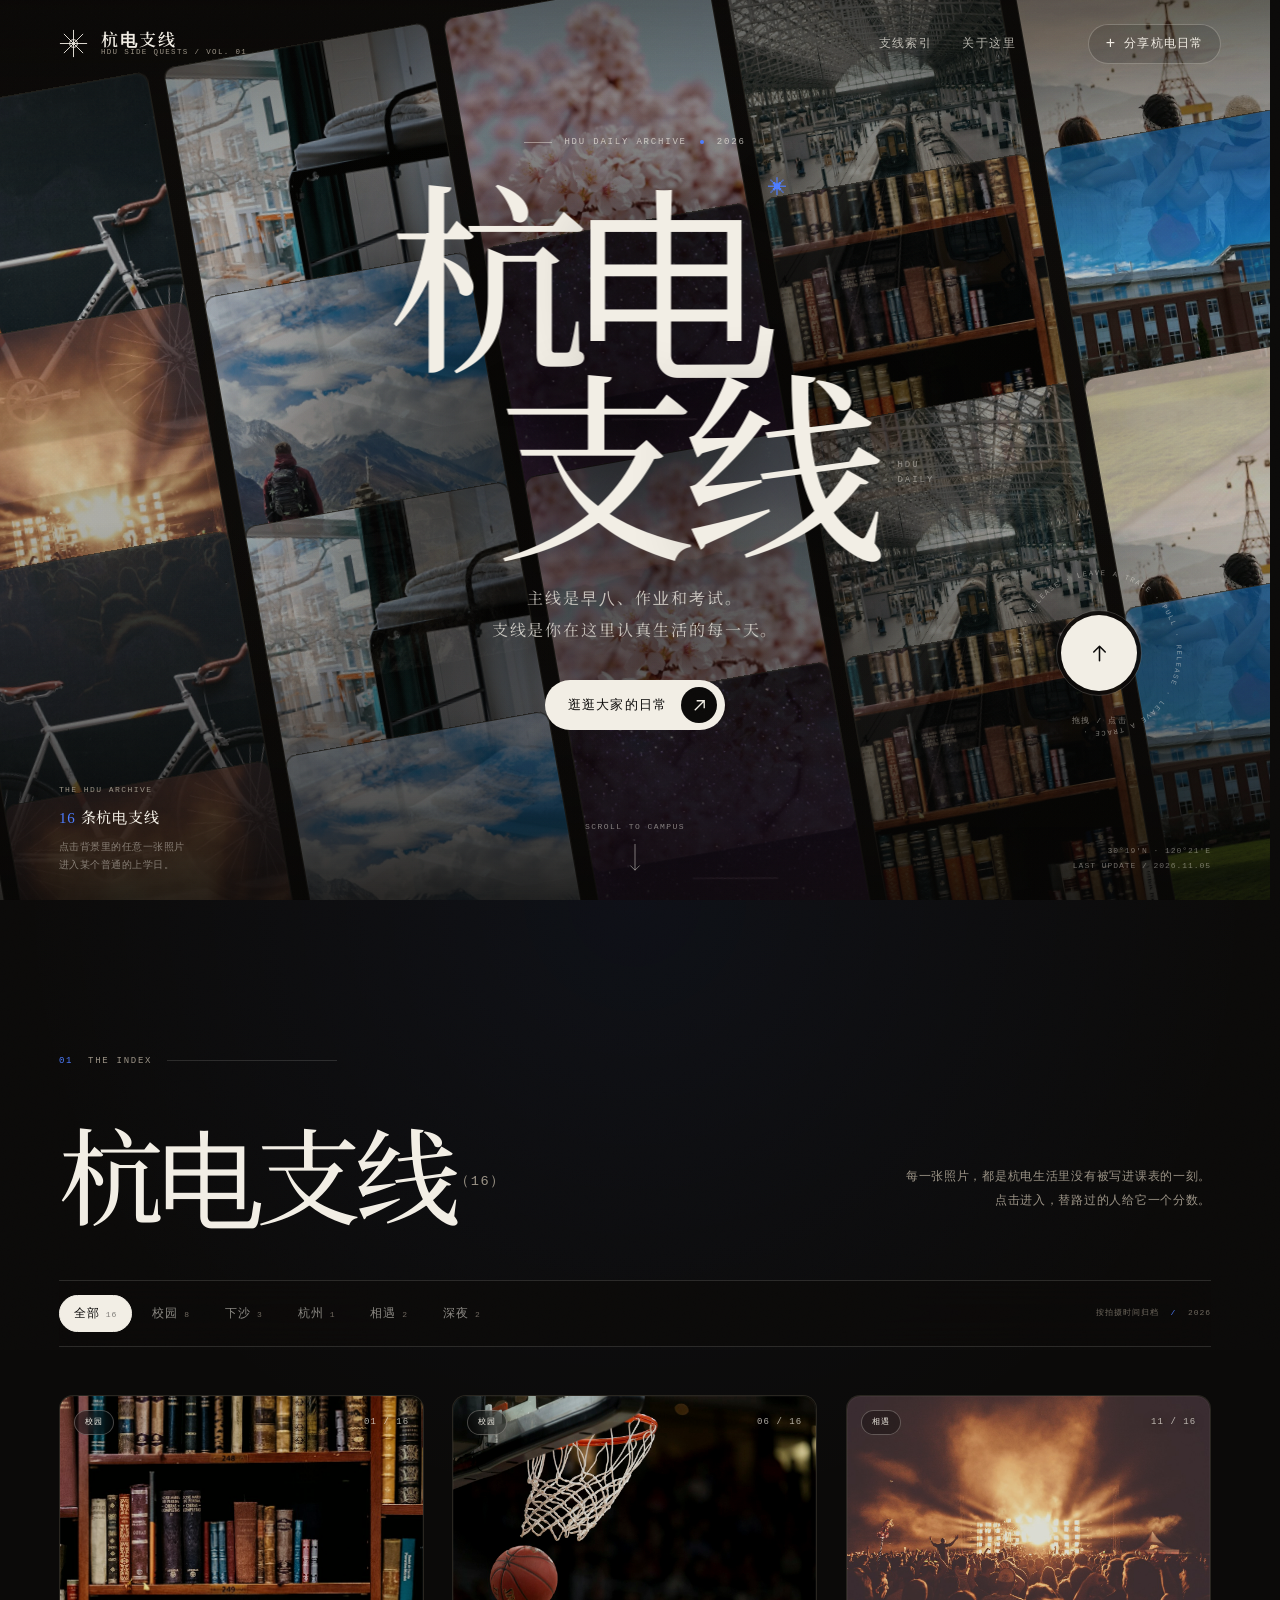
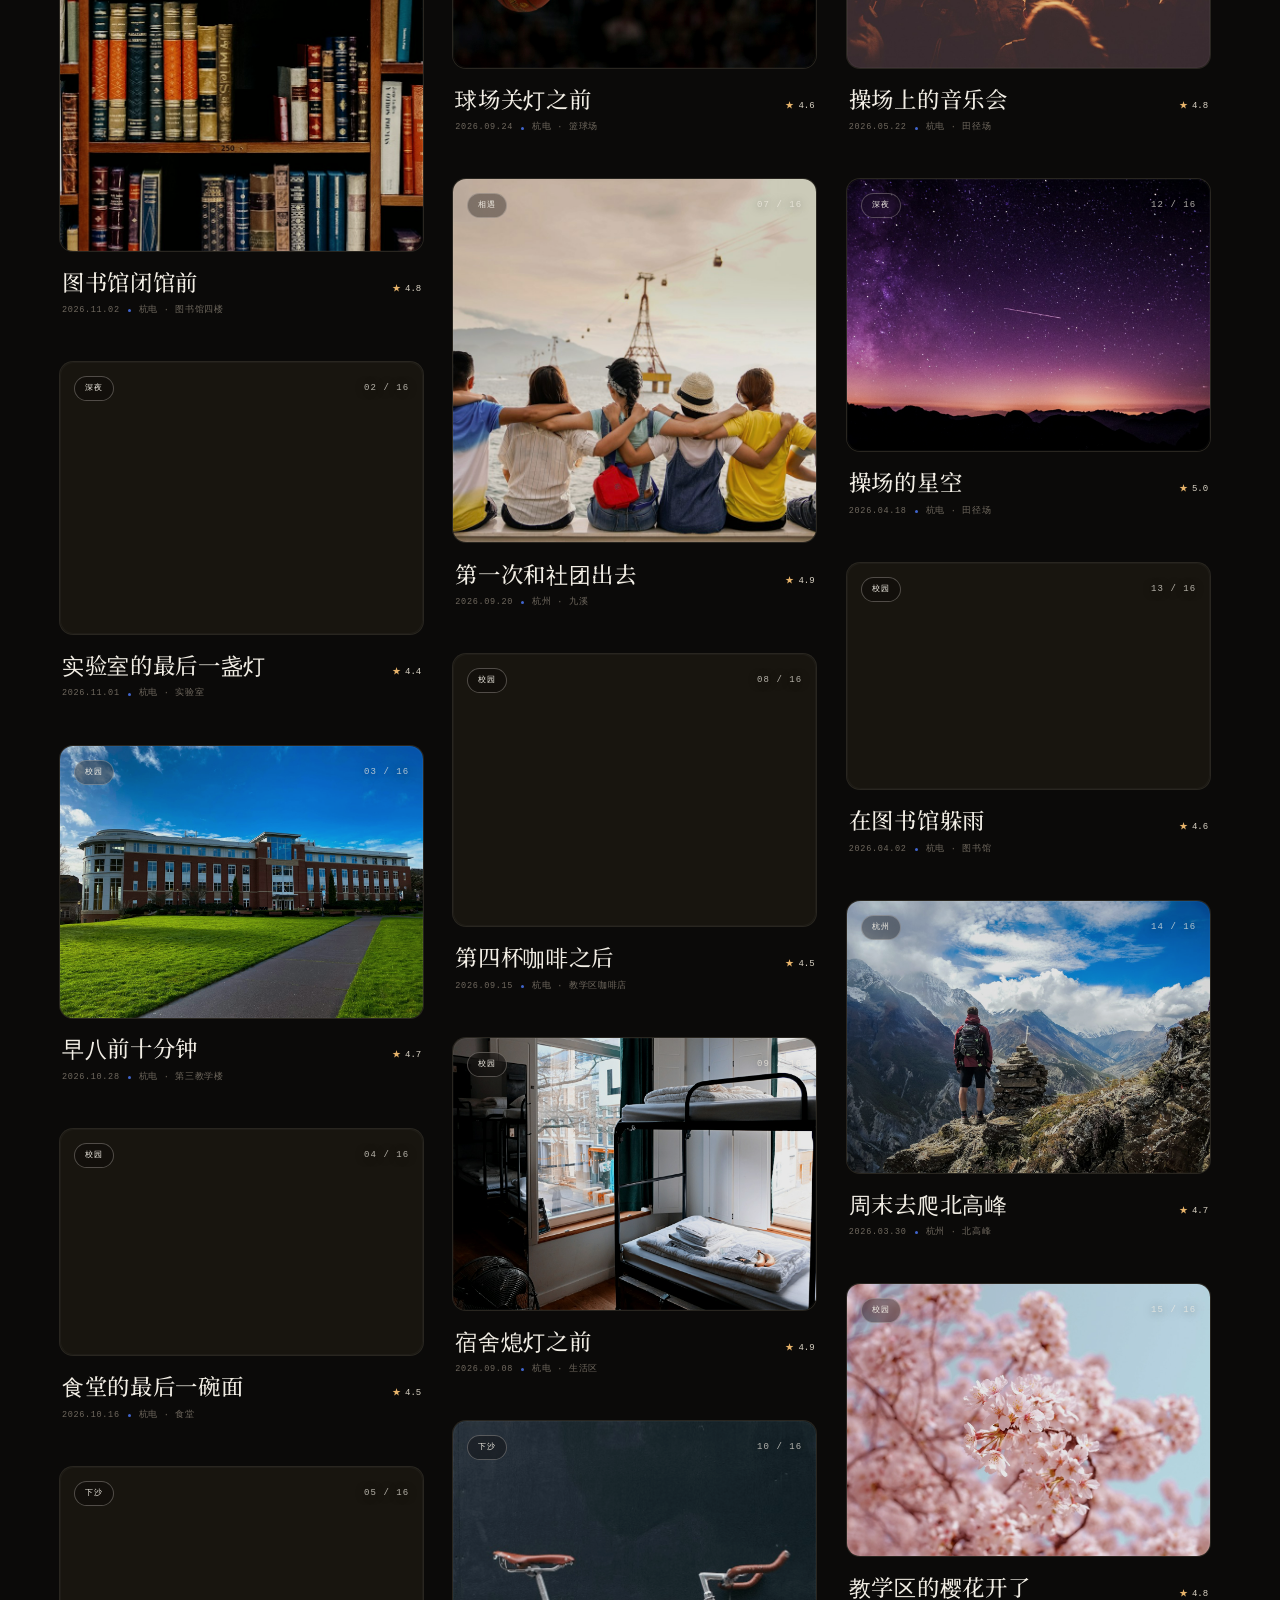
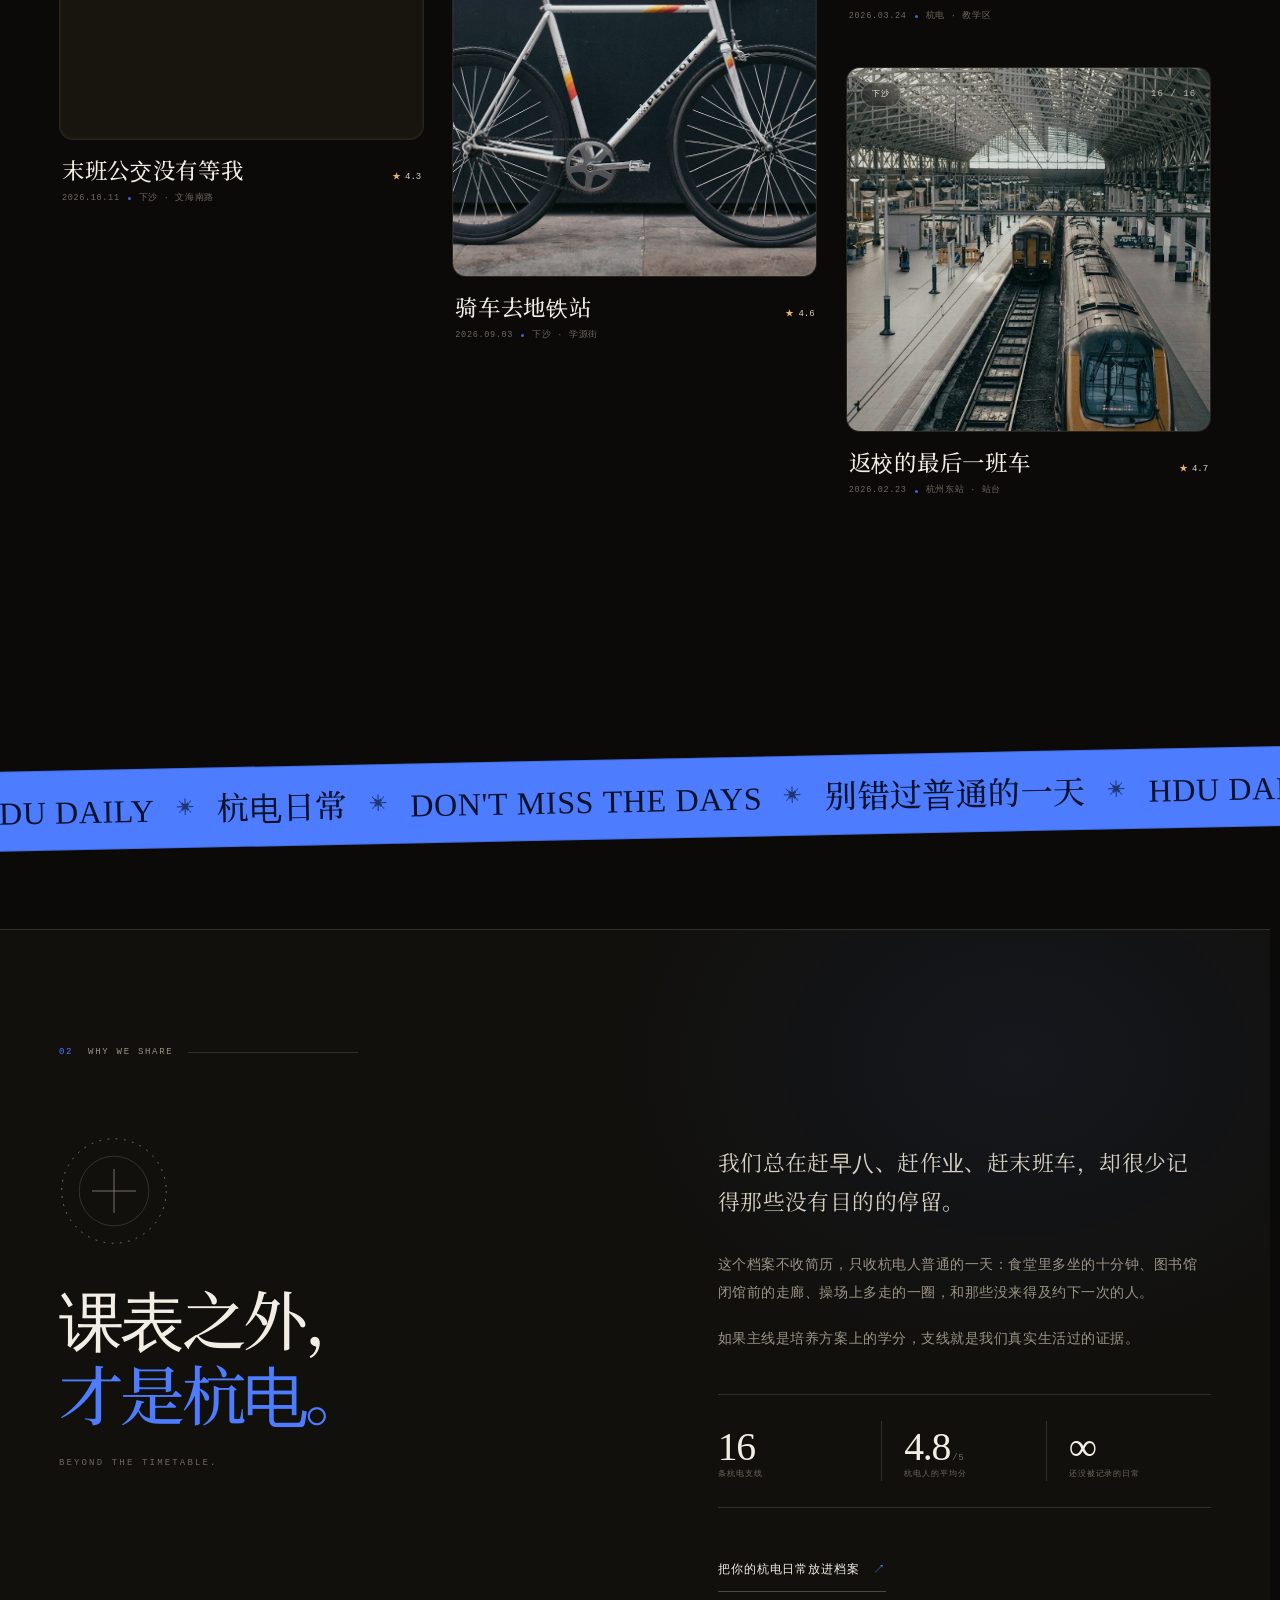
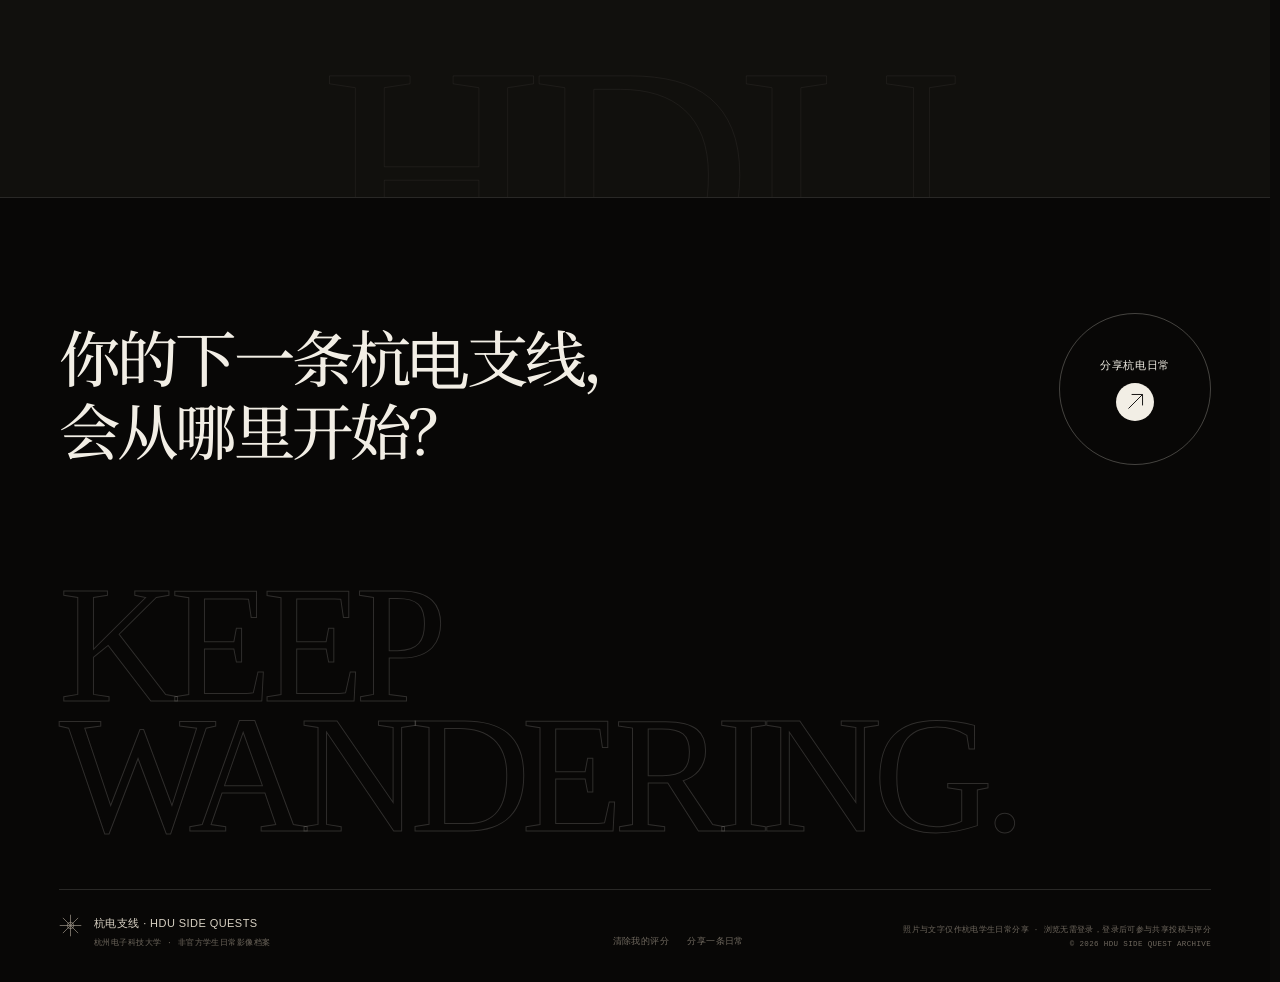
==== commit d7ec37d7: "Enable touch-follow motion effects on mobile" ====
--- a/index.html
+++ b/index.html
@@ -8,7 +8,7 @@
   <title>杭电支线 · HDU SIDE QUESTS</title>
   <link rel="icon" href="assets/favicon.svg" type="image/svg+xml">
   <link rel="preload" href="assets/fonts/noto-serif-sc-subset.woff2" as="font" type="font/woff2" crossorigin>
-  <link rel="stylesheet" href="styles.css?v=20261108-final4">
+  <link rel="stylesheet" href="styles.css?v=20261108-final8">
 </head>
 <body>
   <div class="grain" aria-hidden="true"></div>
@@ -697,6 +697,6 @@
     // 后端部署到 ECS 后，把这里改成 https://api.你的域名/api。
     window.HDU_API_BASE_URL = window.HDU_API_BASE_URL || '';
   </script>
-  <script src="app.js?v=20261108-final4"></script>
+  <script src="app.js?v=20261108-final8"></script>
 </body>
 </html>
--- a/styles.css
+++ b/styles.css
@@ -5507,3 +5507,21 @@
   white-space: nowrap;
   text-overflow: ellipsis;
 }
+
+@media (max-width: 860px) {
+  .detail-panel {
+    top: max(10px, env(safe-area-inset-top));
+    bottom: auto;
+    height: auto;
+    max-height: 94vh;
+  }
+
+  .detail-grid {
+    flex: none;
+  }
+
+  .detail-visual {
+    height: auto;
+    min-height: 0;
+  }
+}
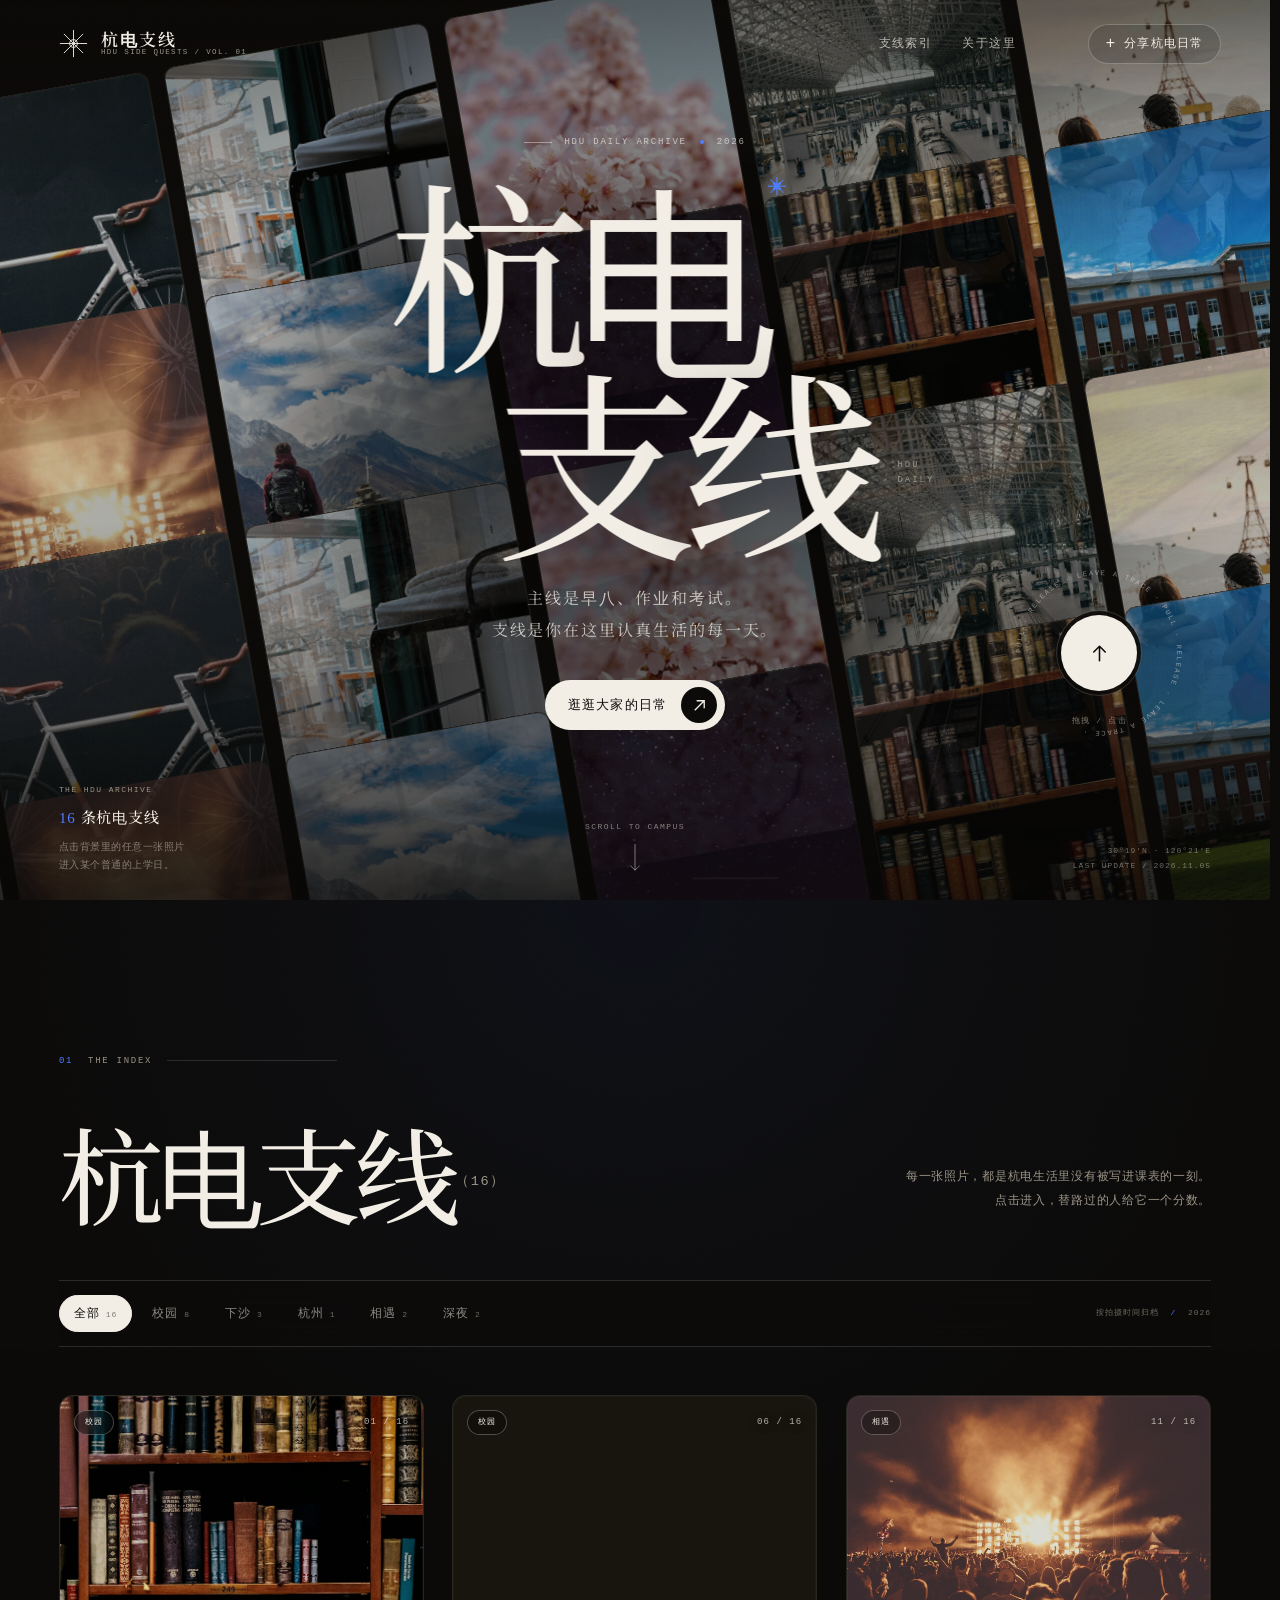
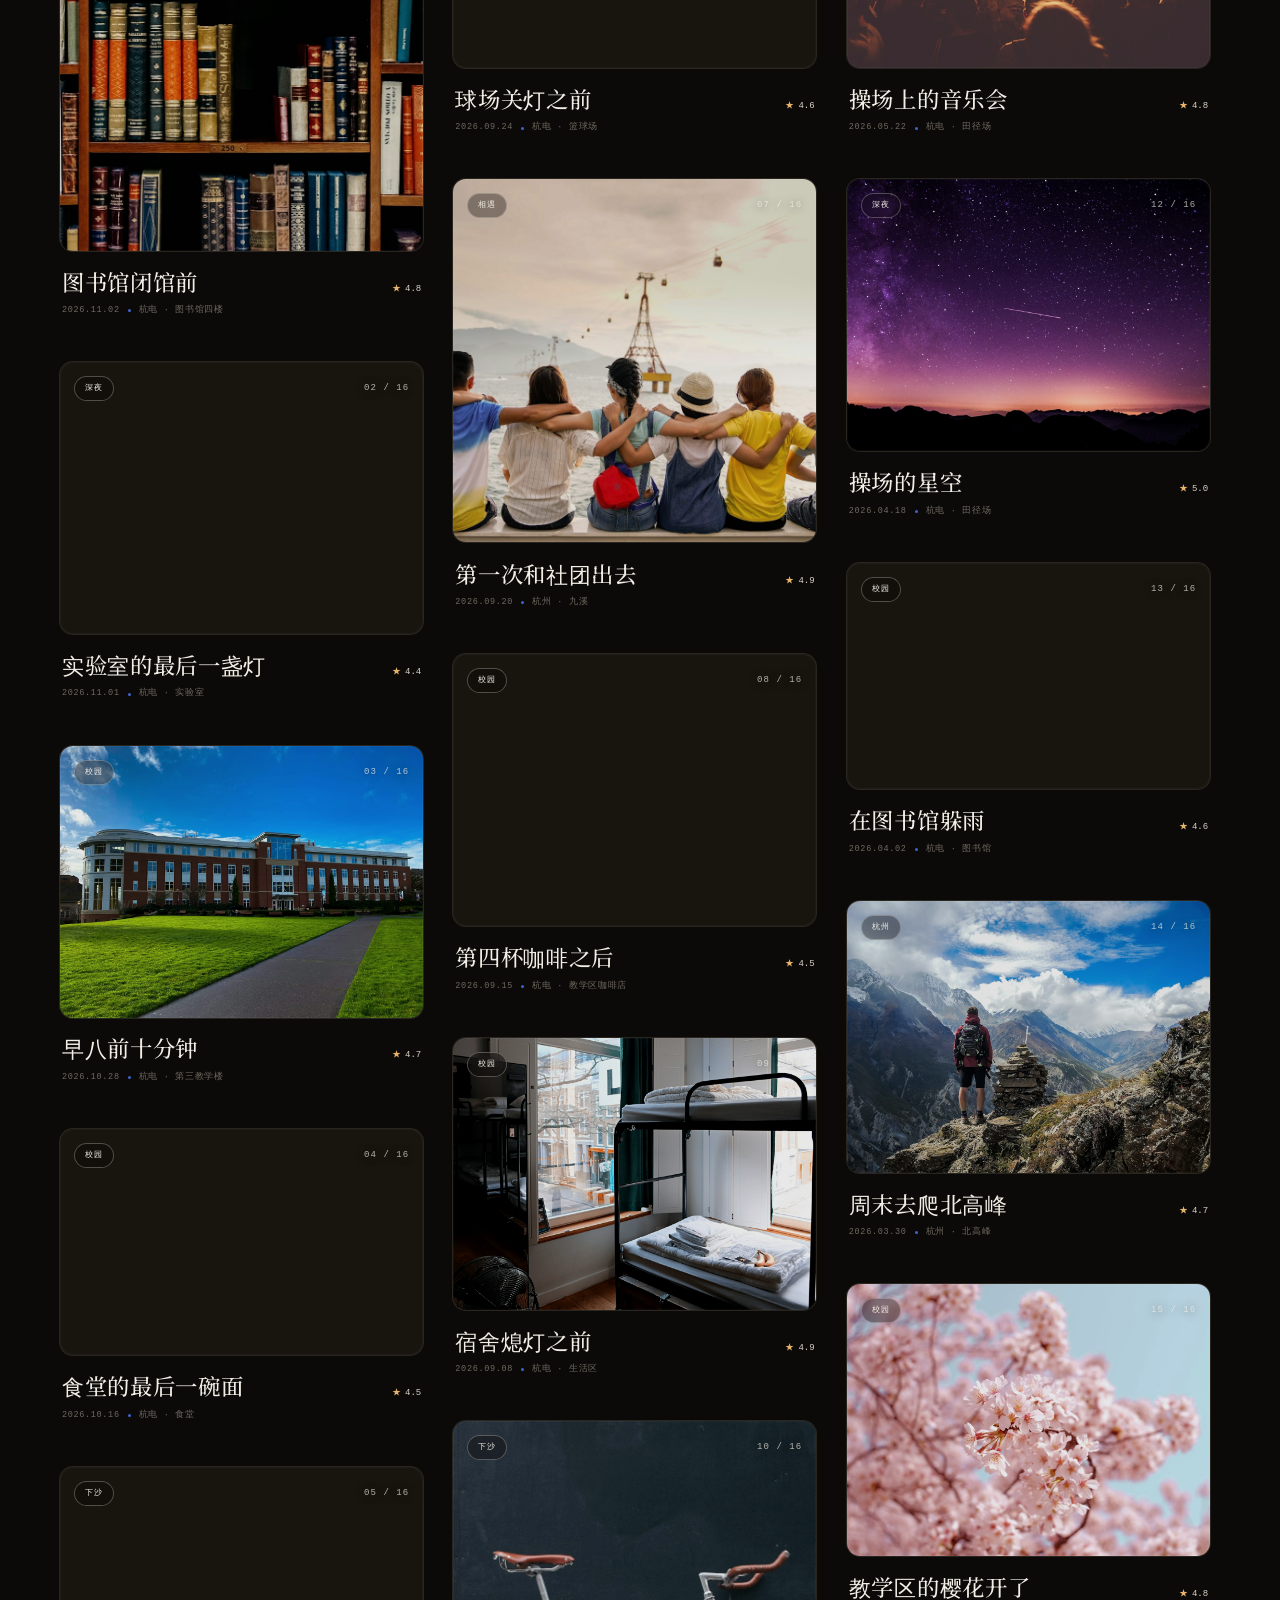
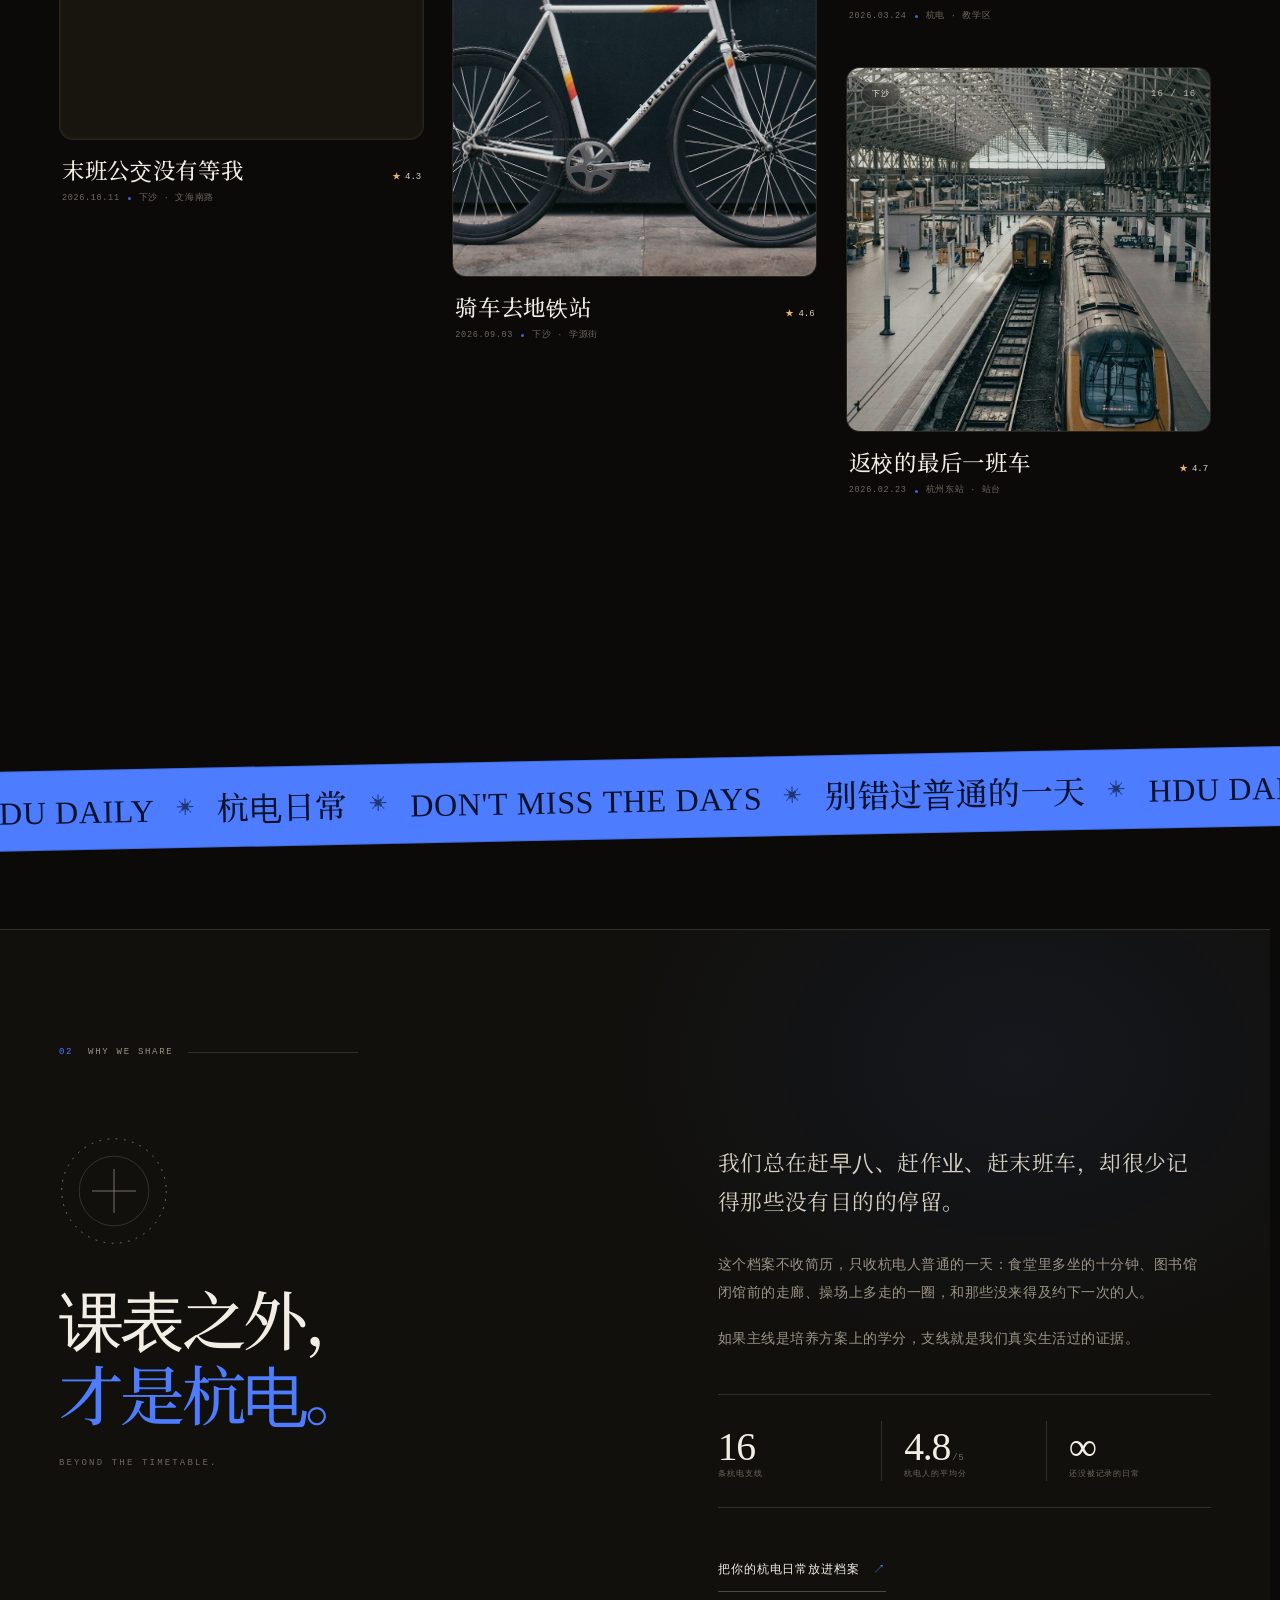
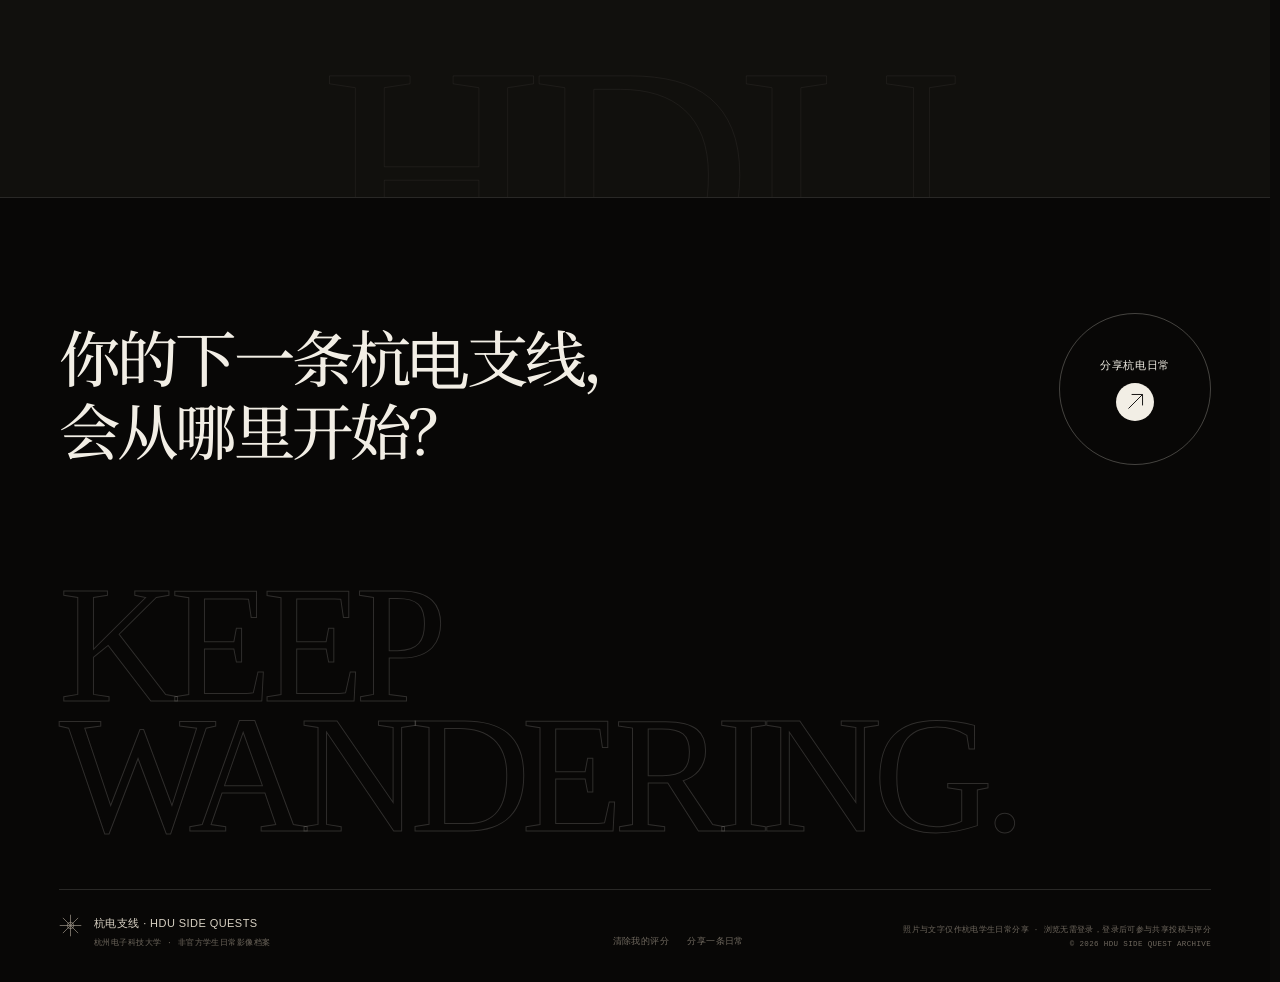
==== commit c444444d: "Configure GitHub Pages mobile API endpoint" ====
--- a/index.html
+++ b/index.html
@@ -8,7 +8,7 @@
   <title>杭电支线 · HDU SIDE QUESTS</title>
   <link rel="icon" href="assets/favicon.svg" type="image/svg+xml">
   <link rel="preload" href="assets/fonts/noto-serif-sc-subset.woff2" as="font" type="font/woff2" crossorigin>
-  <link rel="stylesheet" href="styles.css?v=20261108-final8">
+  <link rel="stylesheet" href="styles.css?v=20261108-final9">
 </head>
 <body>
   <div class="grain" aria-hidden="true"></div>
@@ -693,10 +693,13 @@
   </template>
 
   <script>
-    // 本地开发会自动连接 http://127.0.0.1:8000/api。
-    // 后端部署到 ECS 后，把这里改成 https://api.你的域名/api。
-    window.HDU_API_BASE_URL = window.HDU_API_BASE_URL || '';
+    // 本地开发会自动连接 http://127.0.0.1:8000/api；GitHub Pages 使用临时公网 API。
+    window.HDU_API_BASE_URL = window.HDU_API_BASE_URL || (
+      window.location.hostname === 'lcz22.github.io'
+        ? 'https://suite-cinema-creating-color.trycloudflare.com/api'
+        : ''
+    );
   </script>
-  <script src="app.js?v=20261108-final8"></script>
+  <script src="app.js?v=20261108-final9"></script>
 </body>
 </html>
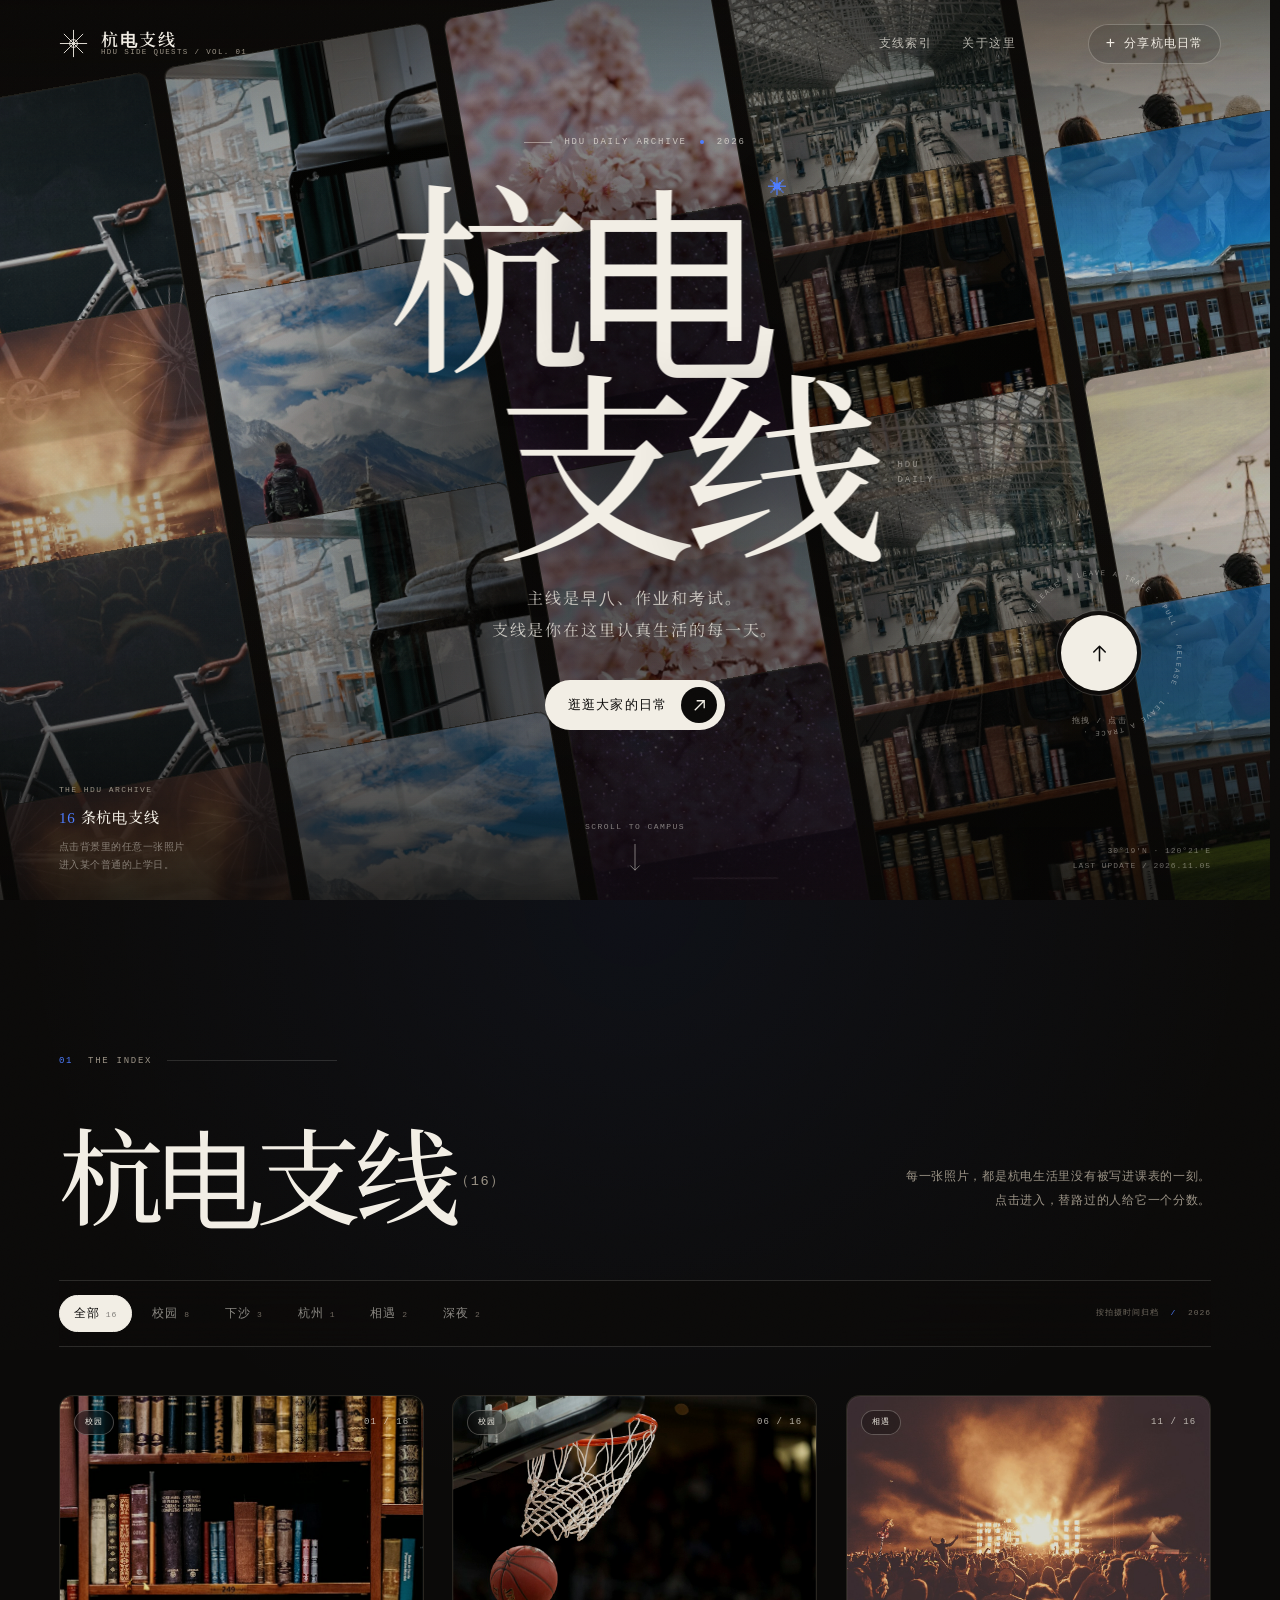
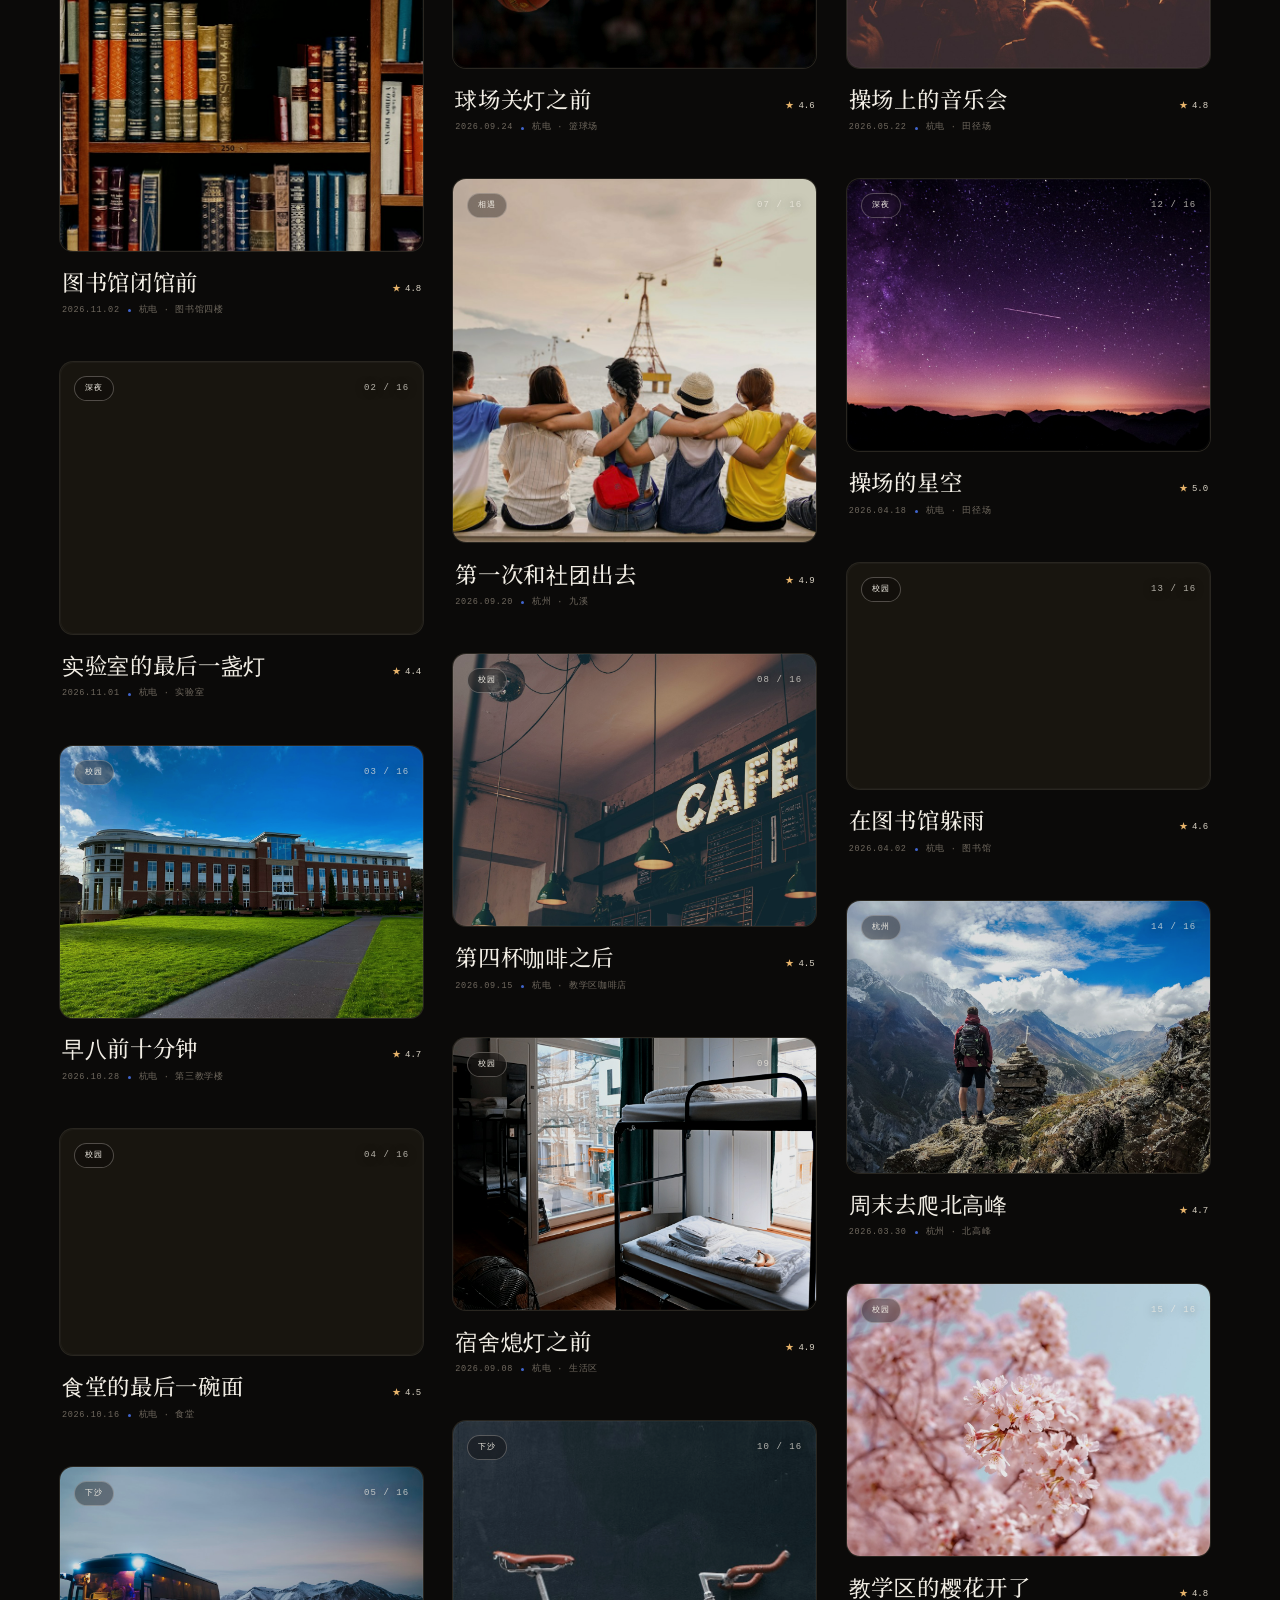
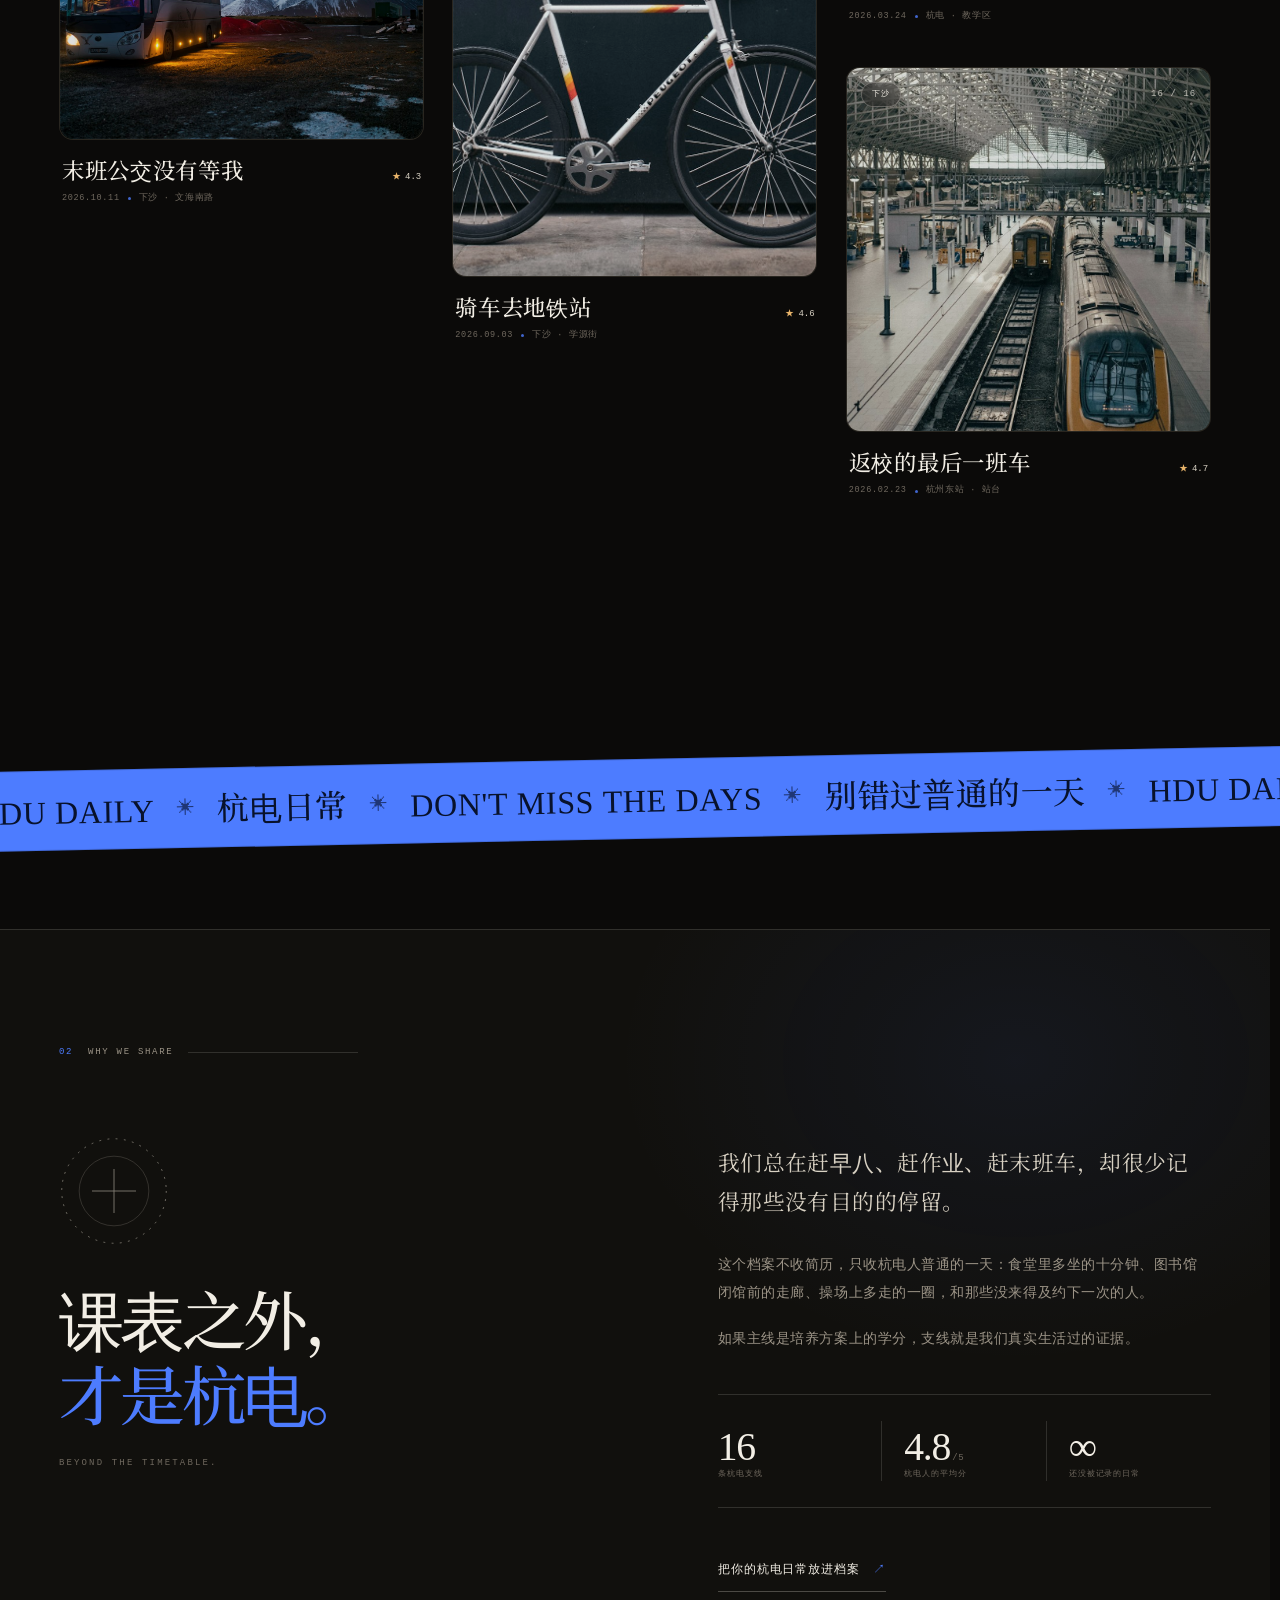
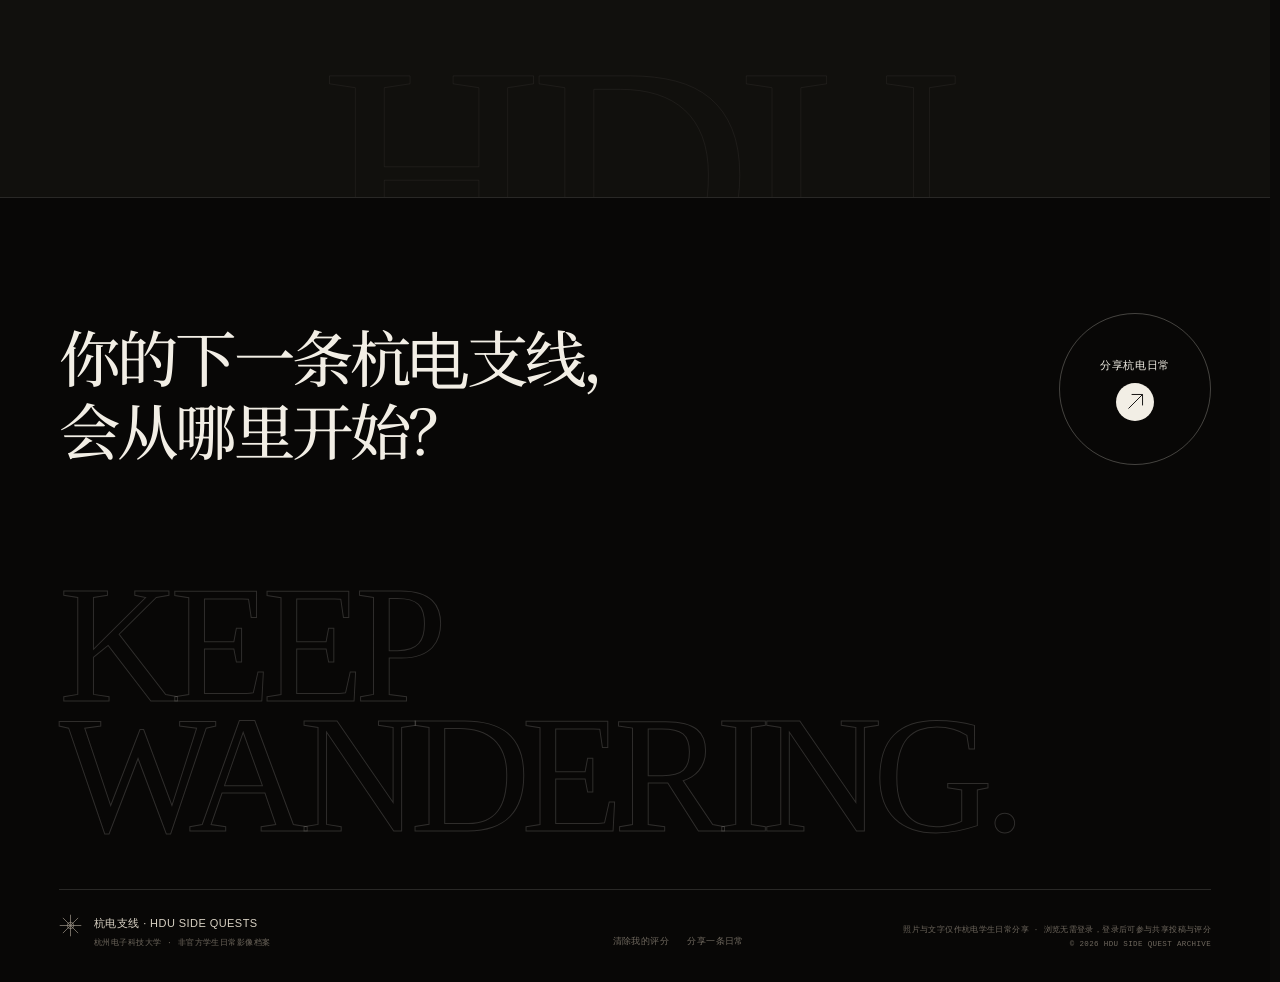
==== commit 8fe09a04: "Add mobile thumbnails, compact detail and paginated index" ====
--- a/index.html
+++ b/index.html
@@ -8,7 +8,7 @@
   <title>杭电支线 · HDU SIDE QUESTS</title>
   <link rel="icon" href="assets/favicon.svg" type="image/svg+xml">
   <link rel="preload" href="assets/fonts/noto-serif-sc-subset.woff2" as="font" type="font/woff2" crossorigin>
-  <link rel="stylesheet" href="styles.css?v=20261108-final9">
+  <link rel="stylesheet" href="styles.css?v=20261108-final10">
 </head>
 <body>
   <div class="grain" aria-hidden="true"></div>
@@ -186,6 +186,11 @@
         </div>
 
         <div class="gallery" id="gallery" aria-live="polite"></div>
+
+        <div class="gallery-more" id="galleryMore" hidden>
+          <button class="btn-line" id="galleryMoreButton" type="button">继续往下看 <span>↓</span></button>
+          <span id="galleryMoreCount"></span>
+        </div>
 
         <div class="gallery-empty" id="galleryEmpty" hidden>
           <span class="gallery-empty__star" aria-hidden="true">✳</span>
@@ -358,7 +363,20 @@
             <button type="button" id="albumNext" aria-label="下一张图集照片">→</button>
           </div>
           <button class="flip-toggle" id="flipToggle" type="button">翻到背面 <span>↗</span></button>
+          <div class="flip-hint" id="flipHint" hidden>
+            <span id="flipHintText">轻点图片，翻到背面</span>
+          </div>
         </figure>
+
+        <div class="detail-mobile-info" id="detailMobileInfo">
+          <div class="detail-mobile-info__top">
+            <span id="mobileDetailMeta"></span>
+            <strong id="mobileDetailScore"></strong>
+          </div>
+          <h2 id="mobileDetailTitle"></h2>
+          <p class="detail-mobile-info__feeling" id="mobileDetailFeeling"></p>
+          <p class="detail-mobile-info__note" id="mobileDetailNote"></p>
+        </div>
 
         <div class="detail-content" id="detailContent">
           <div class="detail-scroll">
@@ -700,6 +718,6 @@
         : ''
     );
   </script>
-  <script src="app.js?v=20261108-final9"></script>
+  <script src="app.js?v=20261108-final10"></script>
 </body>
 </html>
--- a/styles.css
+++ b/styles.css
@@ -5525,3 +5525,147 @@
     min-height: 0;
   }
 }
+
+/* ---------- mobile detail story + flip bubble ---------- */
+
+.detail-mobile-info,
+.flip-hint {
+  display: none;
+}
+
+@media (max-width: 860px) {
+  .detail-grid {
+    display: block;
+    overflow: visible;
+  }
+
+  .detail-panel {
+    overflow-y: auto;
+    scrollbar-width: none;
+  }
+
+  .detail-panel::-webkit-scrollbar {
+    display: none;
+  }
+
+  .flip-back__story {
+    display: none !important;
+  }
+
+  .flip-toggle {
+    display: none !important;
+  }
+
+  .detail-mobile-info {
+    display: block;
+    padding: 19px 20px 26px;
+    border-top: 1px solid var(--line);
+    background: var(--ink-2);
+  }
+
+  .detail-mobile-info__top {
+    display: flex;
+    align-items: center;
+    justify-content: space-between;
+    gap: 12px;
+    color: var(--muted);
+    font-family: var(--font-mono);
+    font-size: 8px;
+    line-height: 1.6;
+    letter-spacing: 0.03em;
+  }
+
+  .detail-mobile-info__top strong {
+    flex: none;
+    color: var(--accent);
+    font-weight: 500;
+  }
+
+  .detail-mobile-info h2 {
+    margin-top: 10px;
+    font-family: var(--font-display);
+    font-size: clamp(28px, 8vw, 38px);
+    font-weight: 500;
+    line-height: 1.15;
+    color: var(--paper);
+  }
+
+  .detail-mobile-info__feeling {
+    margin-top: 14px;
+    color: var(--paper-soft);
+    font-family: var(--font-display);
+    font-size: 16px;
+    line-height: 1.9;
+  }
+
+  .detail-mobile-info__note {
+    margin-top: 13px;
+    padding-left: 11px;
+    border-left: 1px solid var(--line-strong);
+    color: var(--muted);
+    font-size: 10px;
+    line-height: 1.75;
+  }
+
+  .flip-hint {
+    position: absolute;
+    left: 50%;
+    bottom: 20px;
+    z-index: 25;
+    display: inline-flex;
+    align-items: center;
+    padding: 8px 13px;
+    border: 1px solid rgba(242, 238, 229, 0.26);
+    border-radius: 999px;
+    color: rgba(242, 238, 229, 0.88);
+    background: rgba(10, 9, 8, 0.44);
+    box-shadow: 0 10px 30px -18px rgba(0, 0, 0, 0.8);
+    backdrop-filter: blur(10px);
+    -webkit-backdrop-filter: blur(10px);
+    font-family: var(--font-mono);
+    font-size: 8px;
+    letter-spacing: 0.05em;
+    opacity: 0;
+    transform: translate(-50%, 6px);
+    transition: opacity 0.35s ease, transform 0.35s ease;
+    pointer-events: auto;
+    cursor: pointer;
+    white-space: nowrap;
+  }
+
+  .flip-hint.is-visible {
+    opacity: 1;
+    transform: translate(-50%, 0);
+  }
+}
+
+.flip-hint[hidden] {
+  display: none !important;
+}
+
+/* ---------- mobile gallery load more ---------- */
+
+.gallery-more {
+  display: none;
+}
+
+.gallery-more[hidden] {
+  display: none !important;
+}
+
+@media (max-width: 860px) {
+  .gallery-more {
+    display: flex;
+    flex-direction: column;
+    align-items: center;
+    gap: 8px;
+    padding: 18px 0 8px;
+  }
+
+  .gallery-more span {
+    color: var(--dim);
+    font-family: var(--font-mono);
+    font-size: 8px;
+    letter-spacing: 0.06em;
+  }
+}
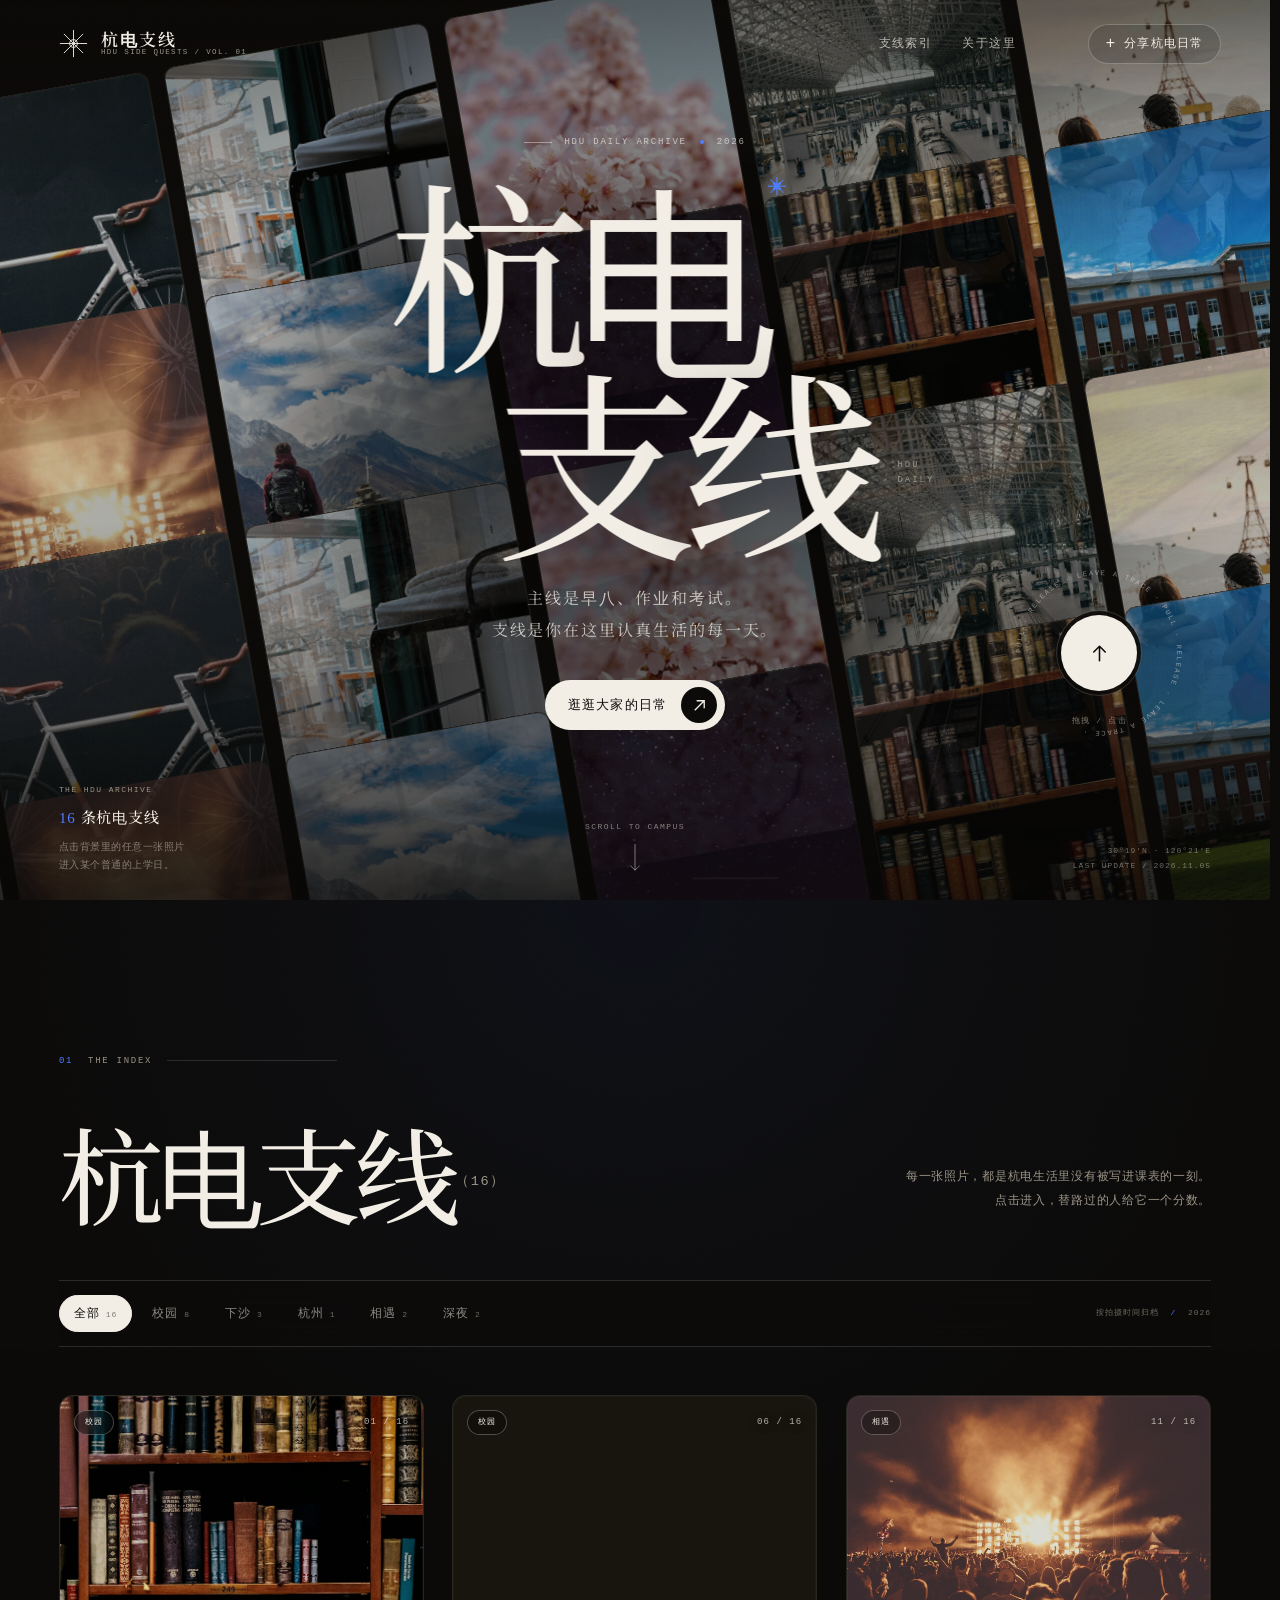
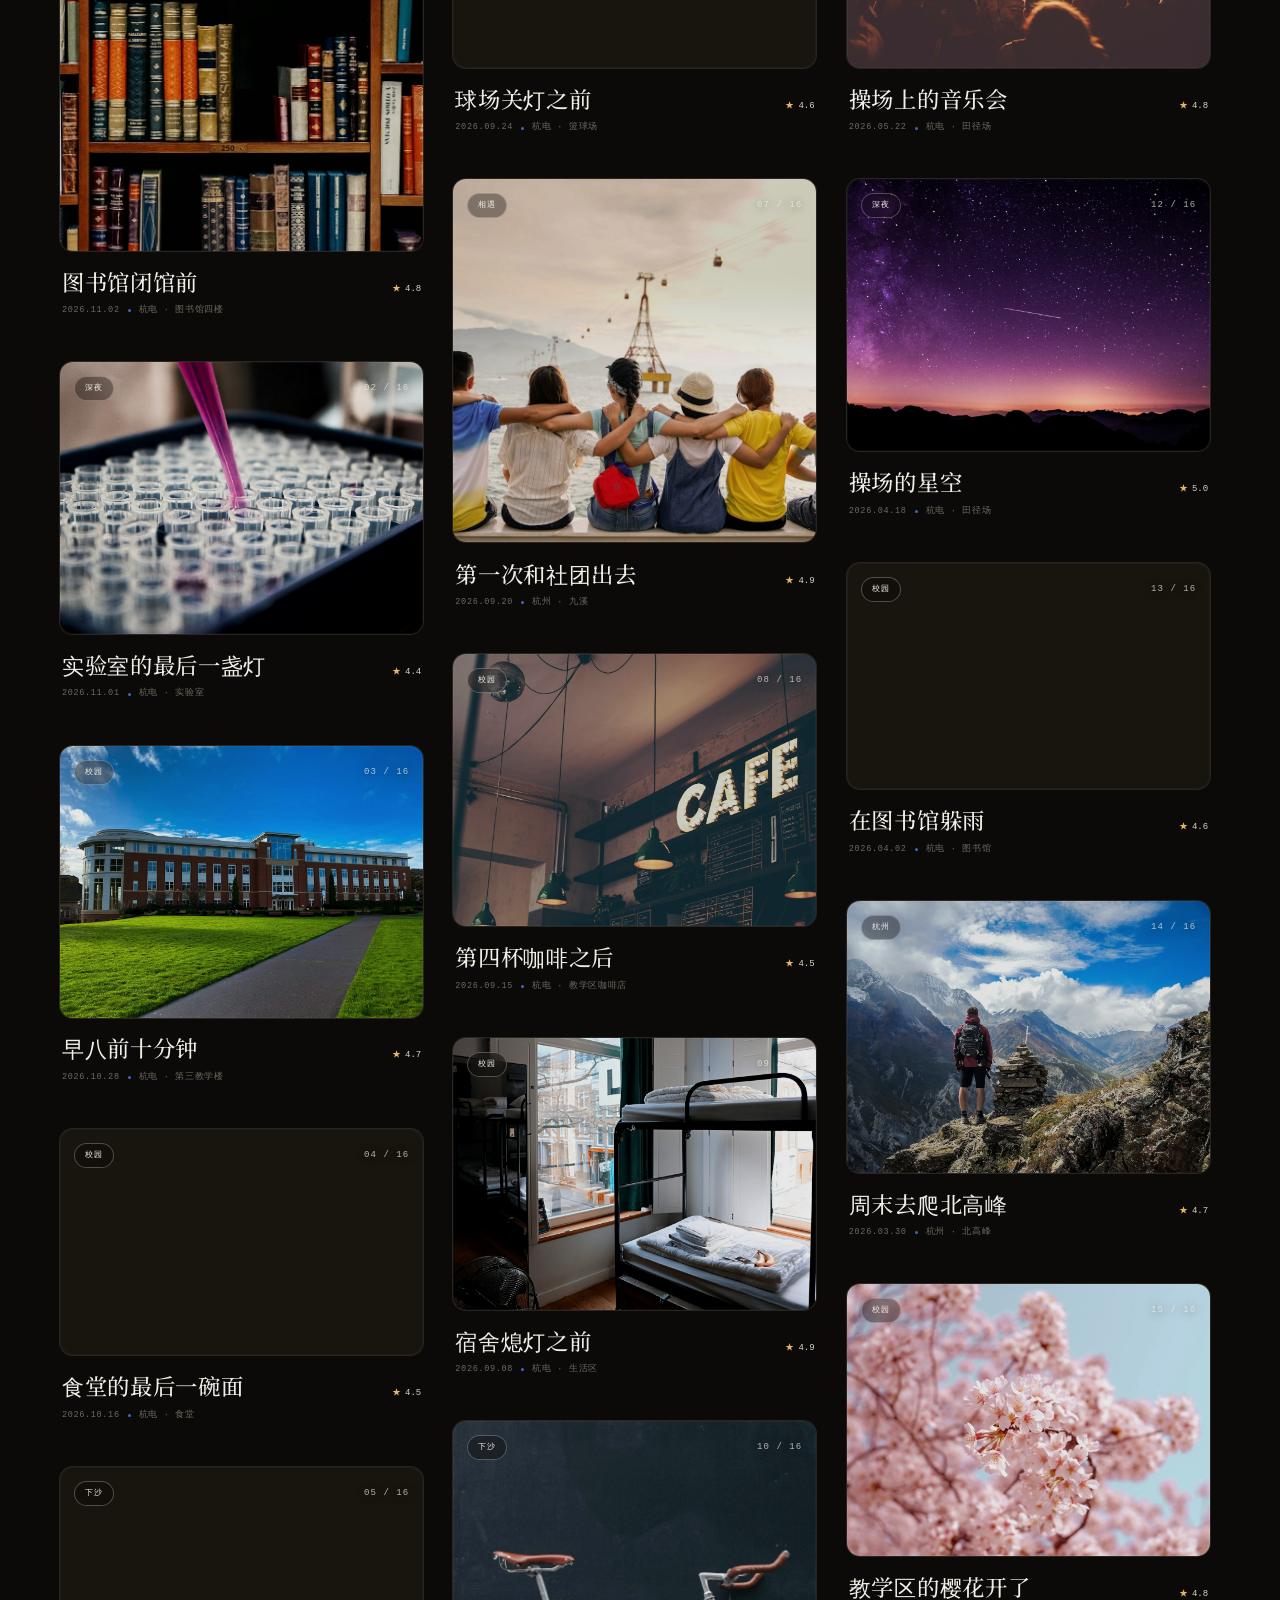
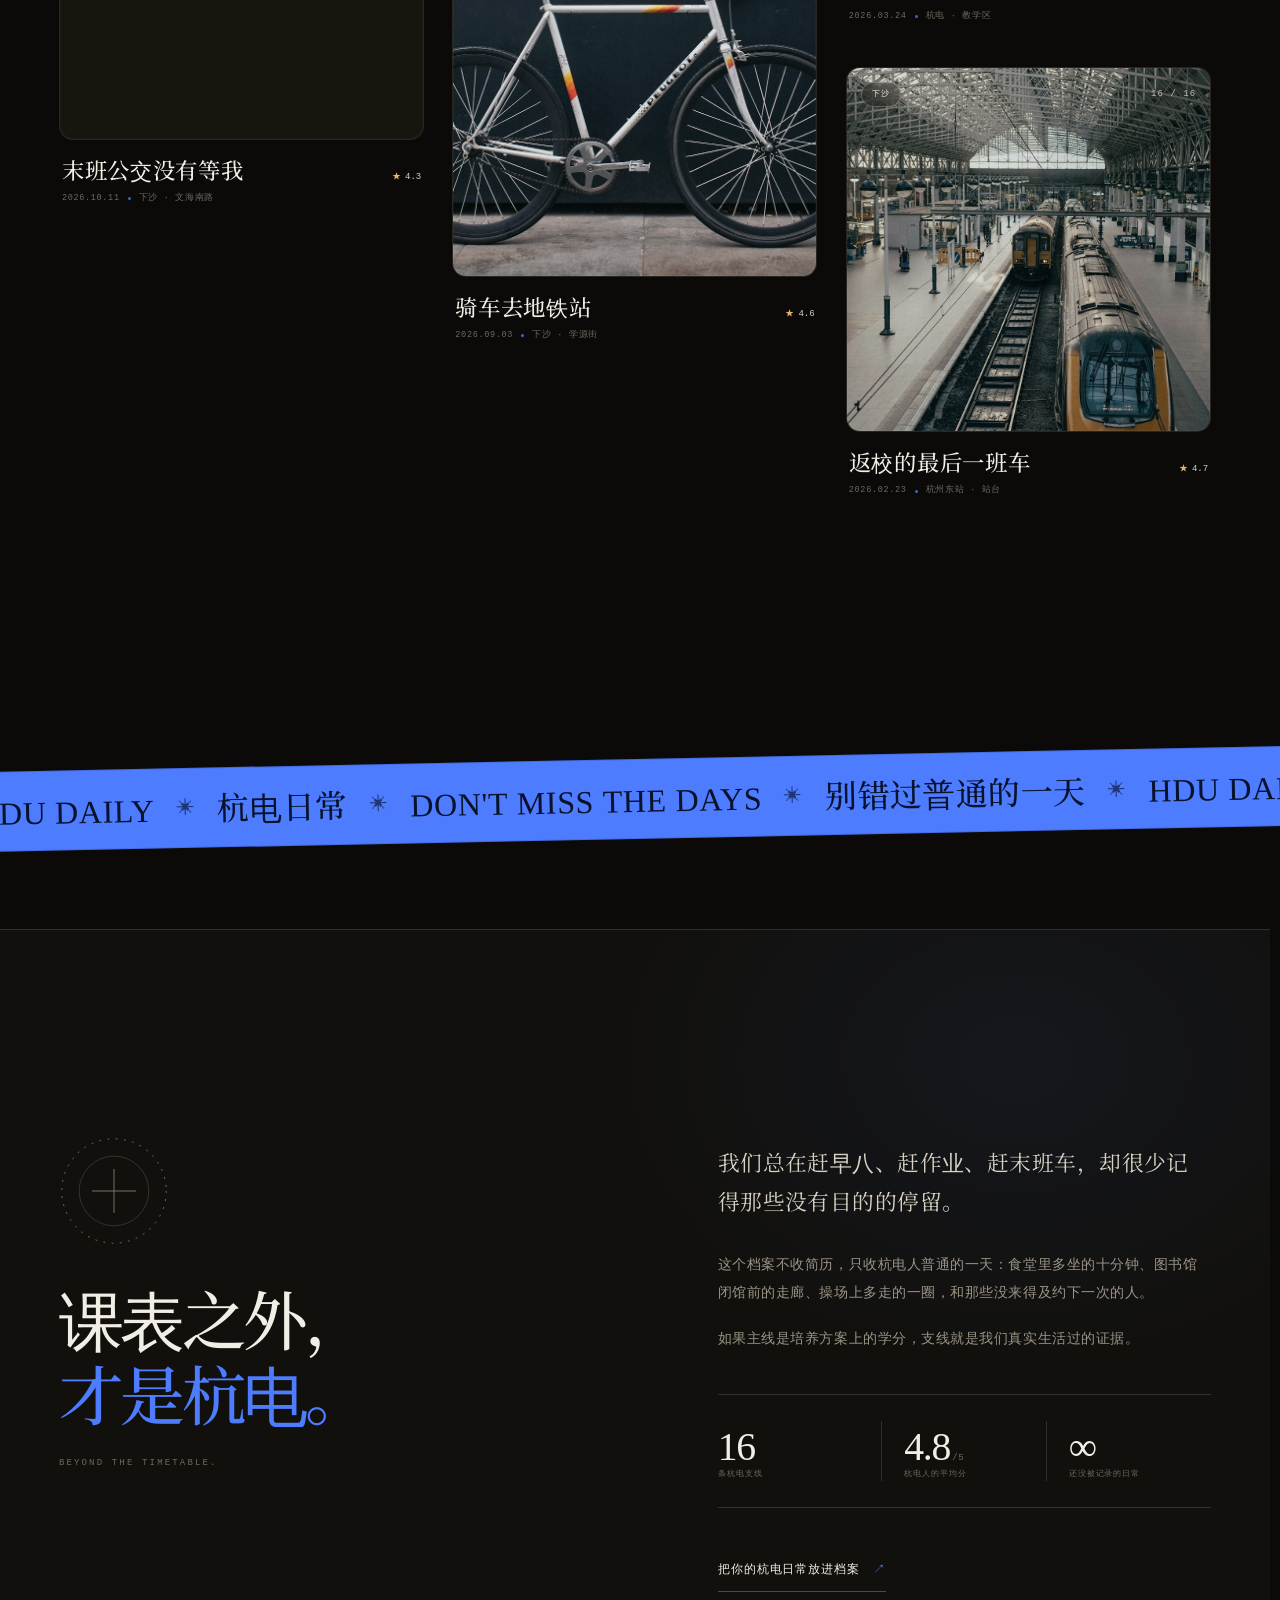
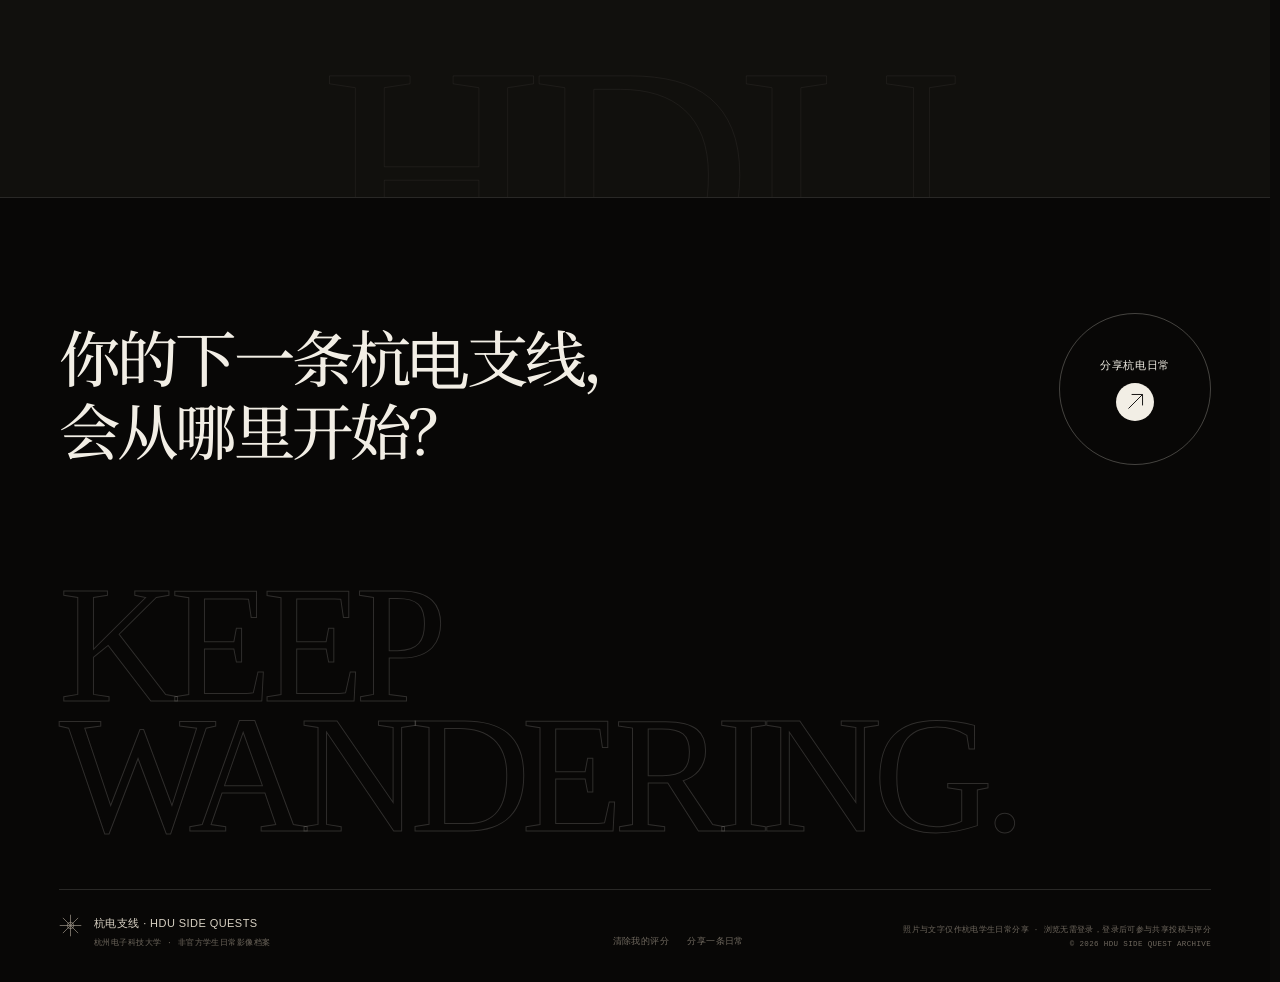
==== commit b577ee4f: "Make public API detection resilient on mobile" ====
--- a/index.html
+++ b/index.html
@@ -8,7 +8,7 @@
   <title>杭电支线 · HDU SIDE QUESTS</title>
   <link rel="icon" href="assets/favicon.svg" type="image/svg+xml">
   <link rel="preload" href="assets/fonts/noto-serif-sc-subset.woff2" as="font" type="font/woff2" crossorigin>
-  <link rel="stylesheet" href="styles.css?v=20261108-final10">
+  <link rel="stylesheet" href="styles.css?v=20261108-final11">
 </head>
 <body>
   <div class="grain" aria-hidden="true"></div>
@@ -718,6 +718,6 @@
         : ''
     );
   </script>
-  <script src="app.js?v=20261108-final10"></script>
+  <script src="app.js?v=20261108-final11"></script>
 </body>
 </html>
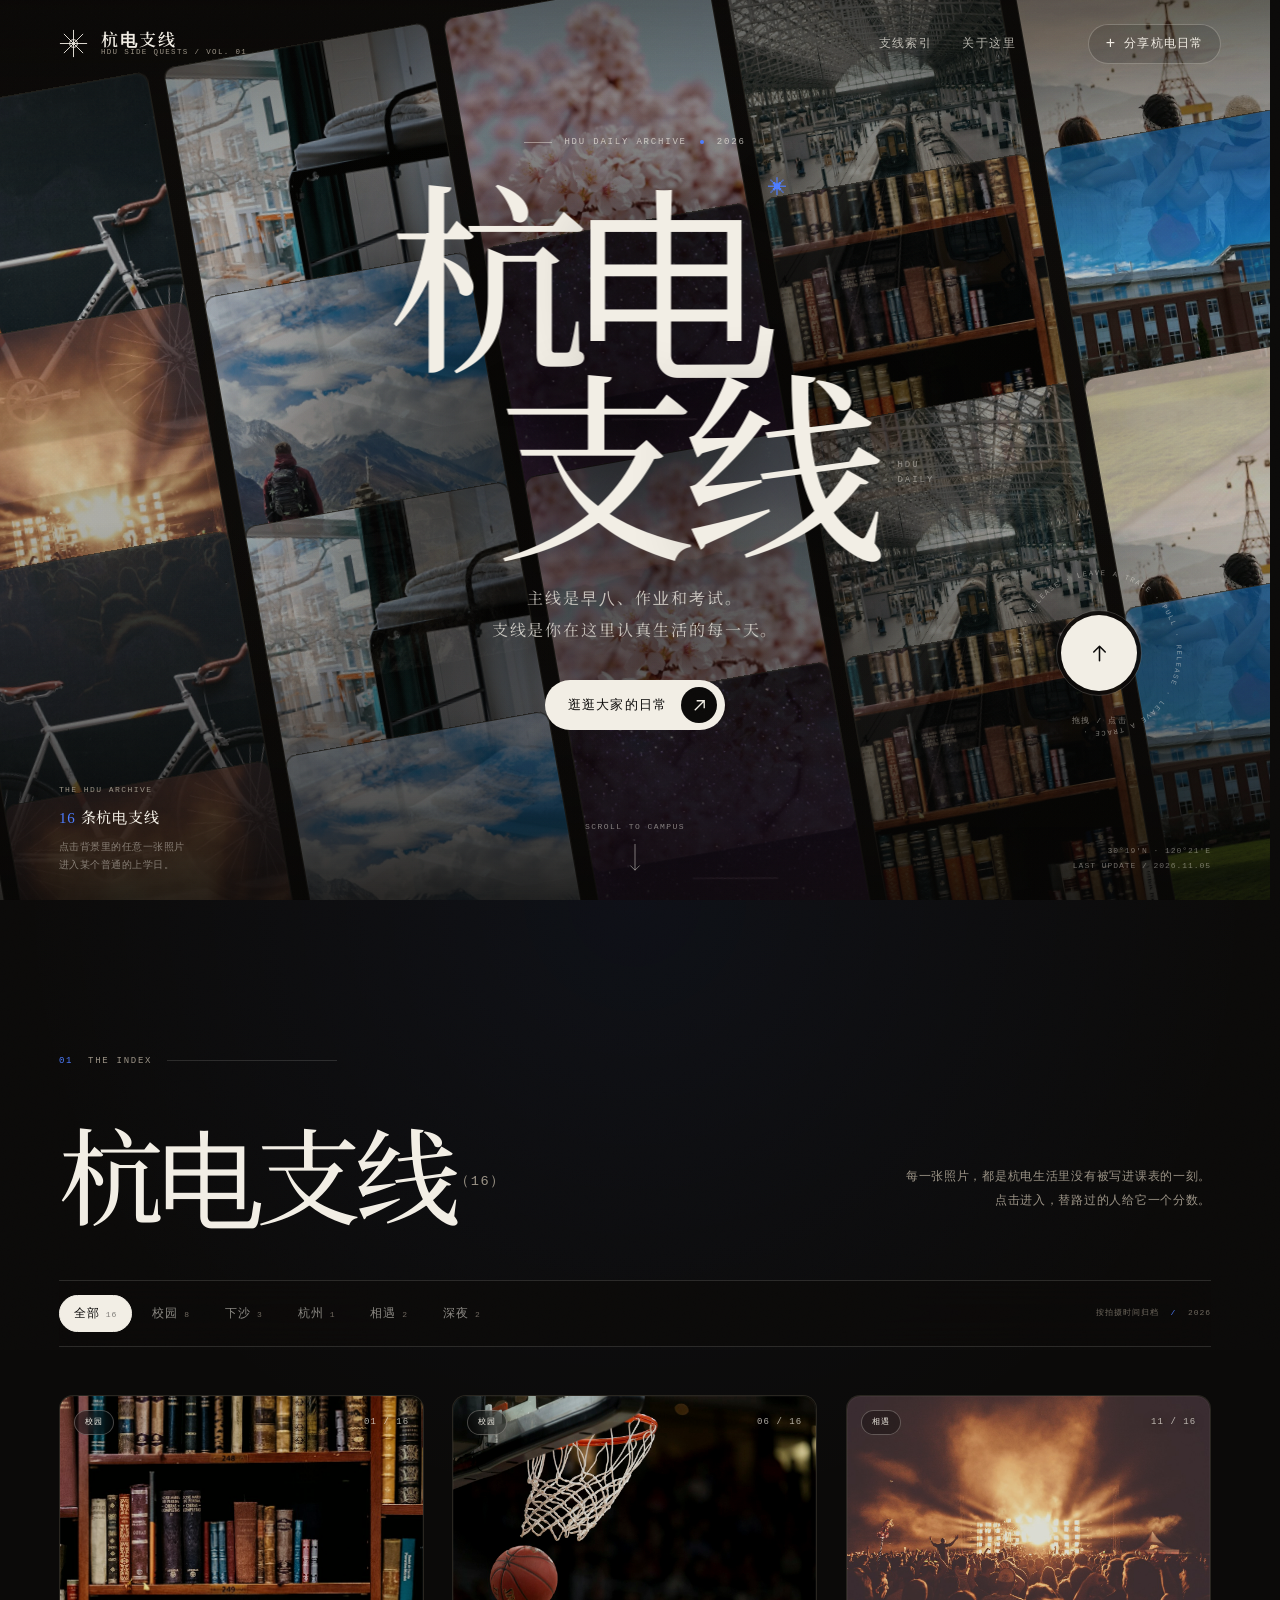
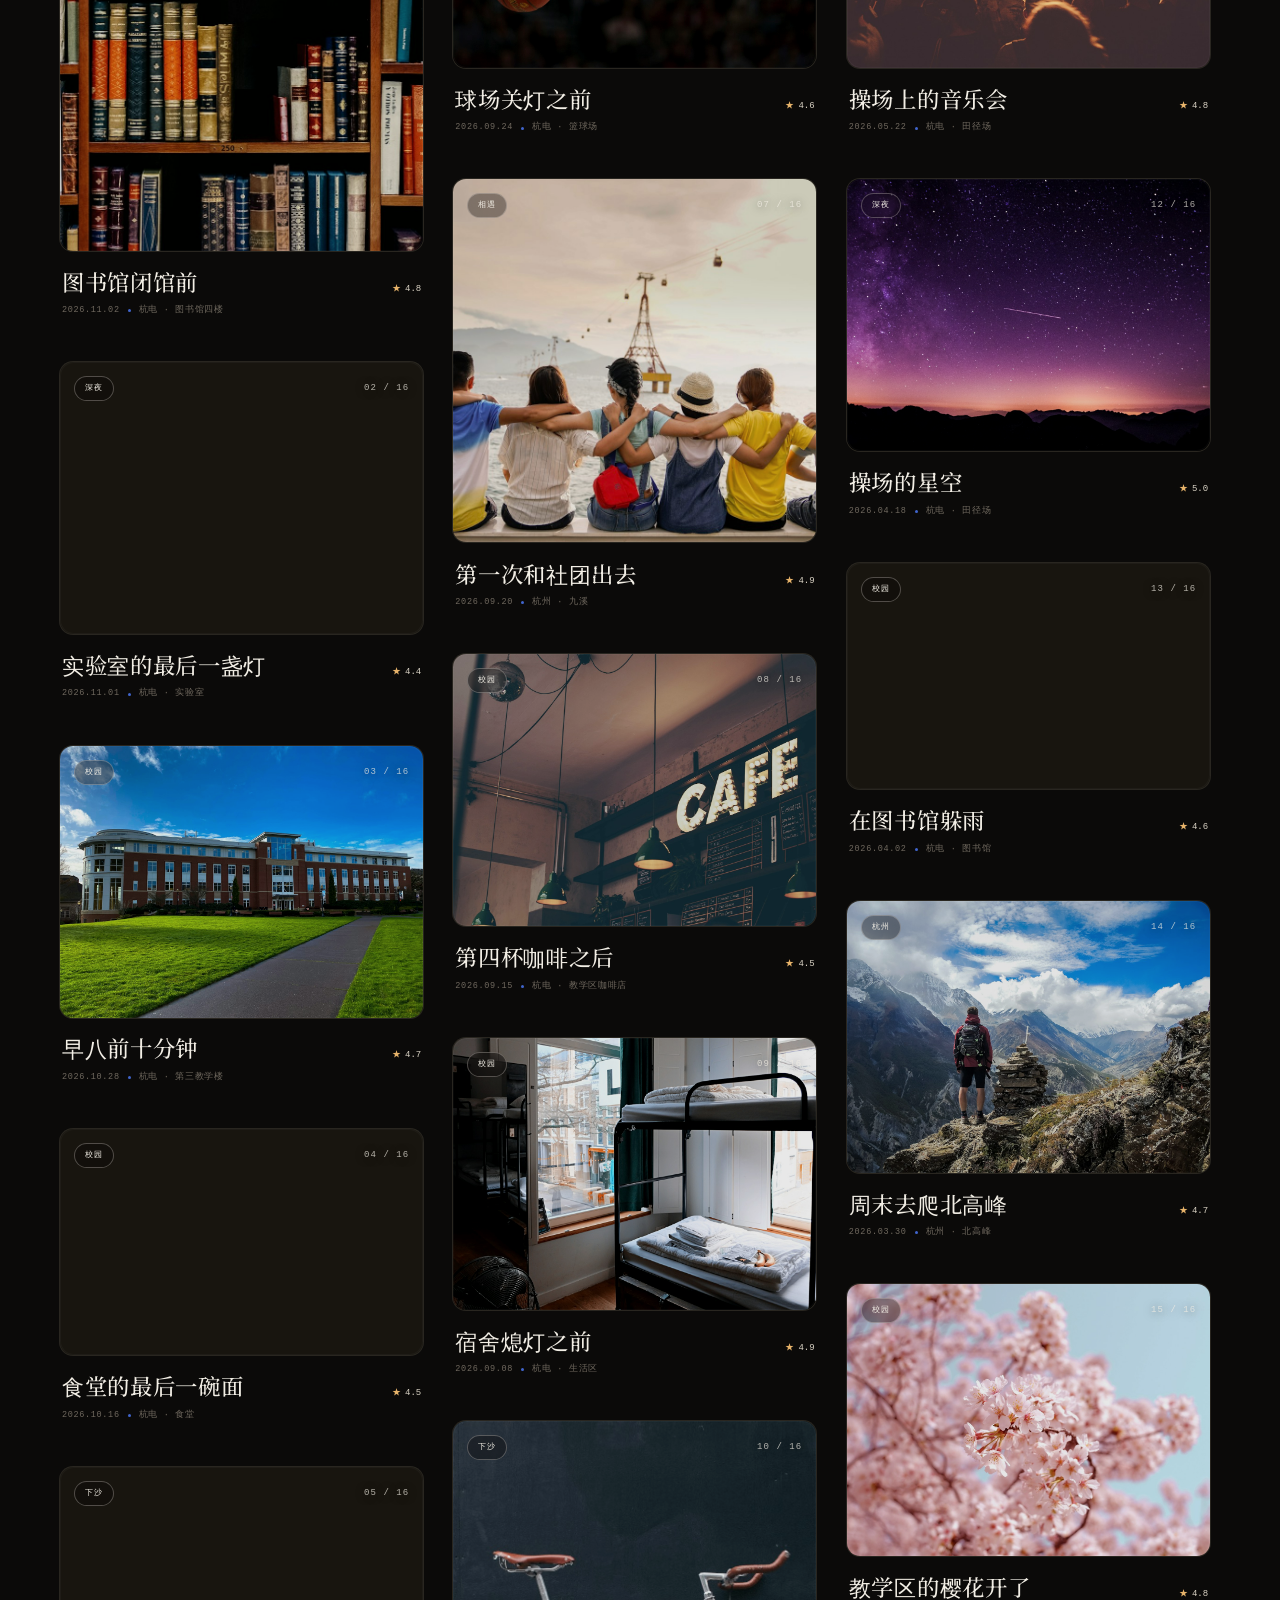
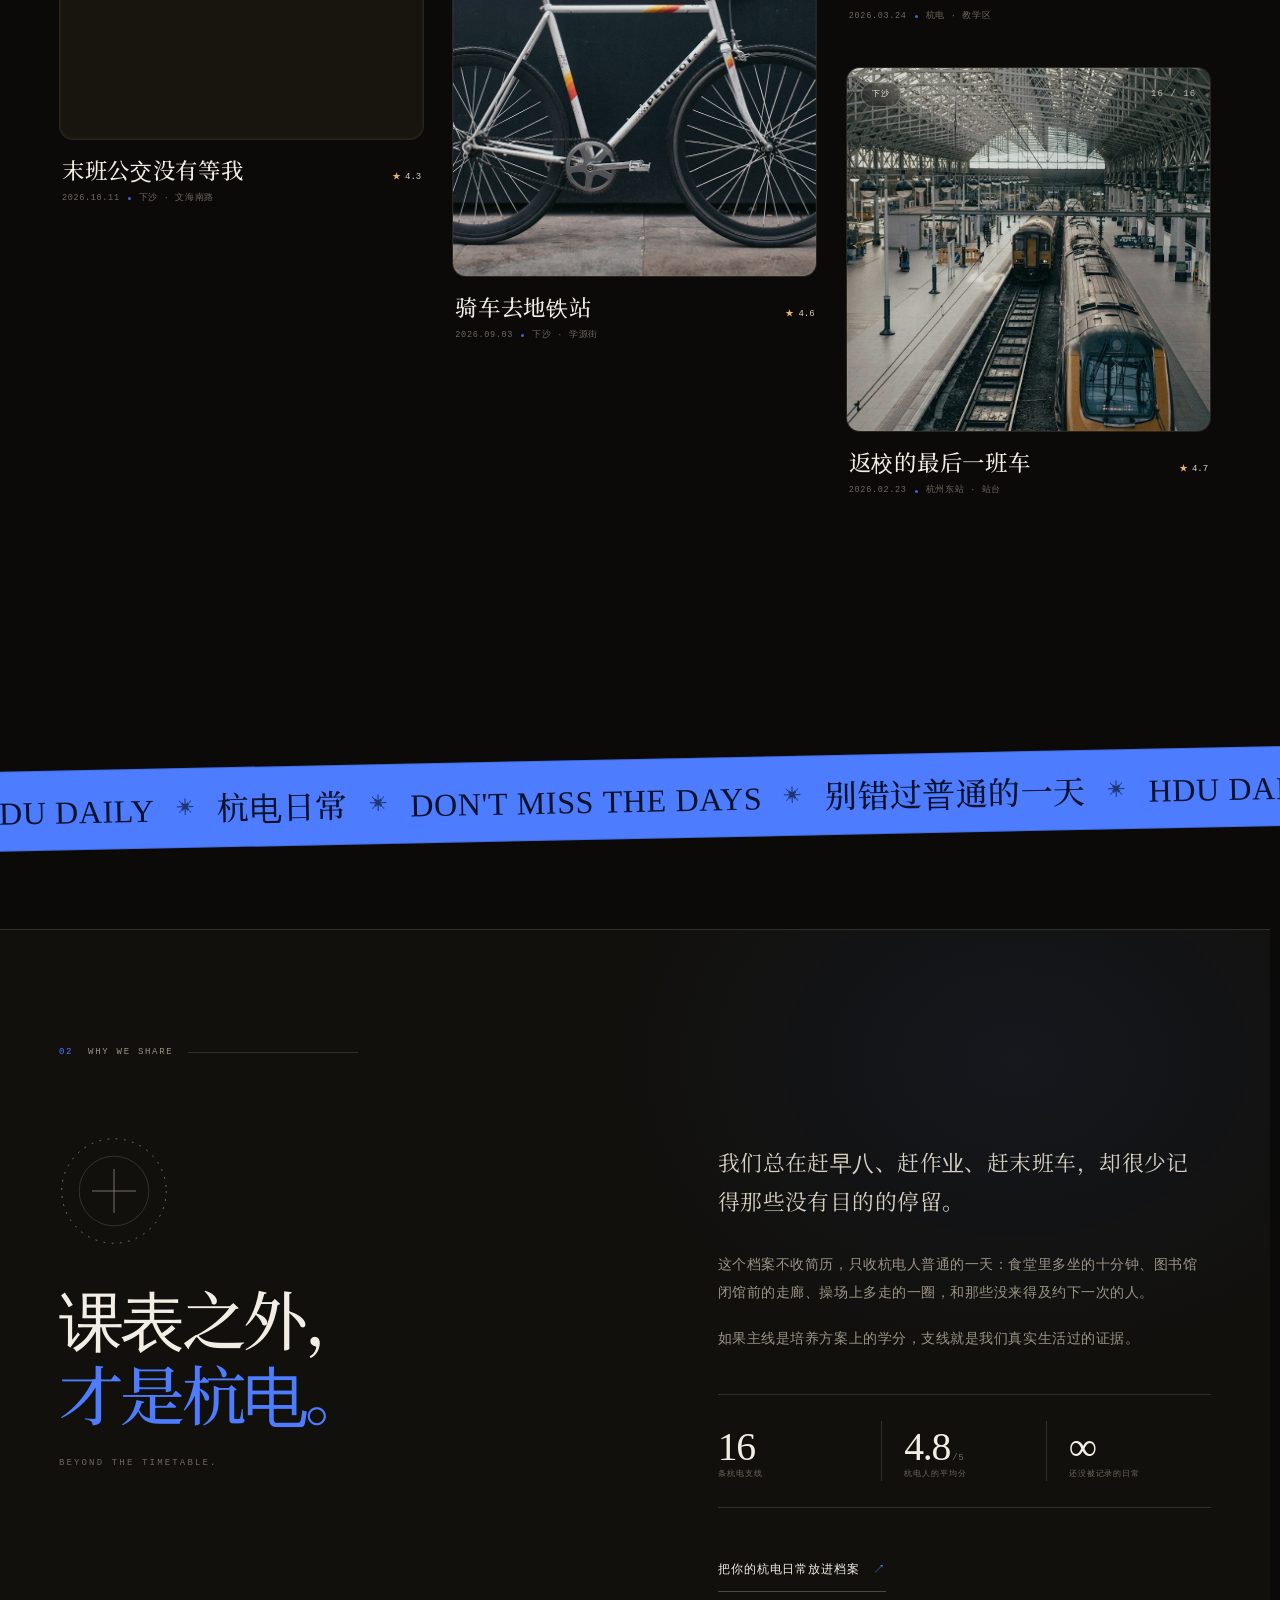
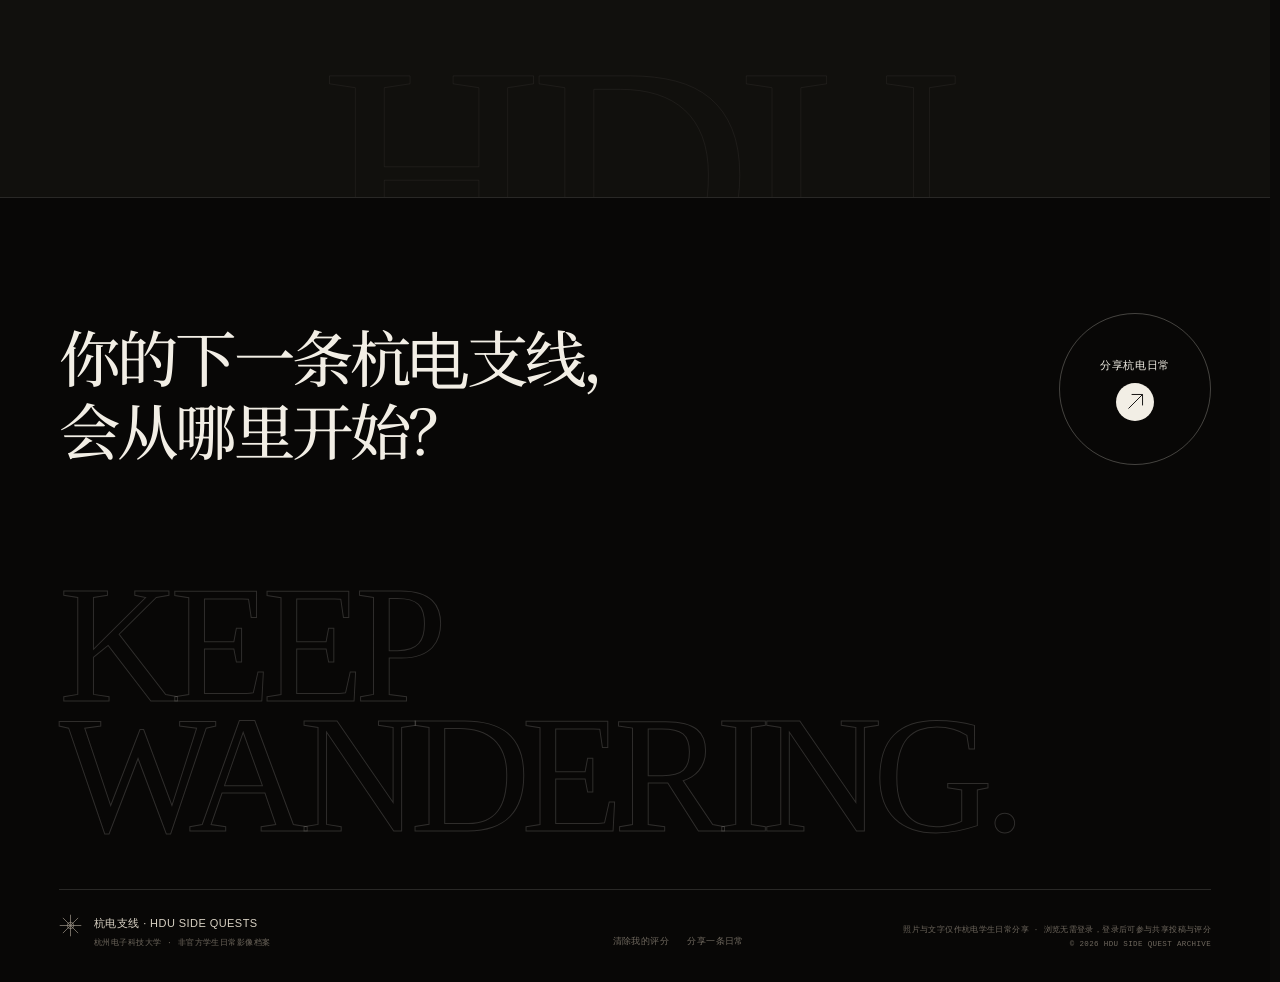
==== commit 3edba973: "Refine mobile rating, menus and calendar date picker" ====
--- a/index.html
+++ b/index.html
@@ -8,7 +8,7 @@
   <title>杭电支线 · HDU SIDE QUESTS</title>
   <link rel="icon" href="assets/favicon.svg" type="image/svg+xml">
   <link rel="preload" href="assets/fonts/noto-serif-sc-subset.woff2" as="font" type="font/woff2" crossorigin>
-  <link rel="stylesheet" href="styles.css?v=20261108-final11">
+  <link rel="stylesheet" href="styles.css?v=20261108-final13">
 </head>
 <body>
   <div class="grain" aria-hidden="true"></div>
@@ -46,8 +46,11 @@
         </button>
         <div class="auth-menu" id="authMenu" role="menu" hidden>
           <div class="auth-menu__head">
-            <strong id="authMenuName"></strong>
-            <span id="authMenuRole"></span>
+            <span class="auth-menu__avatar" id="authMenuAvatar" aria-hidden="true">杭</span>
+            <div>
+              <strong id="authMenuName"></strong>
+              <span id="authMenuRole"></span>
+            </div>
           </div>
           <button class="auth-menu__item" id="myProfileButton" type="button" role="menuitem" hidden>我的主页 <span>↗</span></button>
           <button class="auth-menu__item" id="adminPanelButton" type="button" role="menuitem" hidden>管理后台 <span>↗</span></button>
@@ -344,6 +347,12 @@
                     <span>RATING / 背面</span>
                     <strong>翻回照片</strong>
                   </div>
+                  <div class="mobile-back-rating" id="mobileBackRating">
+                    <span>AVERAGE SCORE</span>
+                    <strong id="mobileBackAverage">—</strong>
+                    <div class="mobile-back-rating__stars" id="mobileBackStars"></div>
+                    <small id="mobileBackCount">0 人评分</small>
+                  </div>
                   <div class="flip-back__scroll" id="flipBackContent">
                     <div class="flip-back__story">
                       <p class="flip-back__meta" id="flipBackMeta"></p>
@@ -376,6 +385,7 @@
           <h2 id="mobileDetailTitle"></h2>
           <p class="detail-mobile-info__feeling" id="mobileDetailFeeling"></p>
           <p class="detail-mobile-info__note" id="mobileDetailNote"></p>
+          <div class="mobile-rating-host" id="mobileRatingHost"></div>
         </div>
 
         <div class="detail-content" id="detailContent">
@@ -536,10 +546,24 @@
             <div class="field field--date">
               <span class="field__label">拍摄日期</span>
               <input id="fieldDate" name="date" type="hidden" value="">
-              <div class="date-glide" id="dateGlide">
-                <div class="glide-select glide-select--date" id="dateYear"></div>
-                <div class="glide-select glide-select--date" id="dateMonth"></div>
-                <div class="glide-select glide-select--date" id="dateDay"></div>
+              <button class="date-trigger" id="dateTrigger" type="button" aria-haspopup="dialog" aria-expanded="false">
+                <span id="dateTriggerText">2026.11.08</span>
+                <svg viewBox="0 0 18 18" fill="none" aria-hidden="true"><rect x="2.5" y="3.5" width="13" height="12" rx="2" stroke="currentColor"/><path d="M2.5 7h13M6 2v3M12 2v3" stroke="currentColor"/></svg>
+              </button>
+              <div class="date-picker" id="datePicker" role="dialog" aria-label="选择拍摄日期" hidden>
+                <div class="date-picker__head">
+                  <button type="button" id="datePrev" aria-label="上个月">‹</button>
+                  <strong id="dateTitle">2026 / 11</strong>
+                  <button type="button" id="dateNext" aria-label="下个月">›</button>
+                </div>
+                <div class="date-picker__week" aria-hidden="true">
+                  <span>日</span><span>一</span><span>二</span><span>三</span><span>四</span><span>五</span><span>六</span>
+                </div>
+                <div class="date-picker__grid" id="dateGrid"></div>
+                <div class="date-picker__foot">
+                  <span>SELECT A DAY</span>
+                  <button type="button" id="dateToday">今天</button>
+                </div>
               </div>
             </div>
 
@@ -718,6 +742,6 @@
         : ''
     );
   </script>
-  <script src="app.js?v=20261108-final11"></script>
+  <script src="app.js?v=20261108-final13"></script>
 </body>
 </html>
--- a/styles.css
+++ b/styles.css
@@ -1,5 +1,5 @@
 /* =========================================================
-   杭电支线 · HDU SIDE QUESTS
+   鏉數鏀嚎 路 HDU SIDE QUESTS
    A student atlas of ordinary days
    ========================================================= */
 
@@ -2611,7 +2611,7 @@
 }
 
 .detail-feeling blockquote::before {
-  content: "“";
+  content: "鈥?;
   display: block;
   height: 0.55em;
   font-size: 2.2em;
@@ -5273,7 +5273,7 @@
 }
 
 .flip-back__feeling::before {
-  content: "“";
+  content: "鈥?;
   color: var(--accent);
   margin-right: 4px;
 }
@@ -5669,3 +5669,372 @@
     letter-spacing: 0.06em;
   }
 }
+
+/* ---------- rounded mobile menu + user menu motion ---------- */
+
+.auth-menu {
+  border-radius: 18px;
+  transform-origin: top right;
+  animation: userMenuIn 0.36s cubic-bezier(0.16, 1, 0.3, 1) both;
+}
+
+.auth-menu__head {
+  flex-direction: row;
+  align-items: center;
+  gap: 10px;
+  padding: 11px 12px 13px;
+}
+
+.auth-menu__head > div {
+  min-width: 0;
+  display: flex;
+  flex-direction: column;
+  gap: 3px;
+}
+
+.auth-menu__avatar {
+  width: 34px;
+  height: 34px;
+  flex: none;
+  display: grid;
+  place-items: center;
+  border-radius: 50%;
+  color: #fff;
+  background: hsl(var(--avatar-hue, 220) 55% 42%);
+  font-family: var(--font-display);
+  font-size: 15px;
+  font-weight: 600;
+  box-shadow: inset 0 0 0 1px rgba(255, 255, 255, 0.16);
+}
+
+.auth-menu__item {
+  animation: userMenuItemIn 0.35s cubic-bezier(0.16, 1, 0.3, 1) both;
+}
+
+.auth-menu__item:nth-of-type(1) { animation-delay: 0.05s; }
+.auth-menu__item:nth-of-type(2) { animation-delay: 0.09s; }
+.auth-menu__item:nth-of-type(3) { animation-delay: 0.13s; }
+
+@keyframes userMenuIn {
+  from { opacity: 0; transform: translateY(-7px) scale(0.94); filter: blur(3px); }
+  to { opacity: 1; transform: translateY(0) scale(1); filter: blur(0); }
+}
+
+@keyframes userMenuItemIn {
+  from { opacity: 0; transform: translateX(8px); }
+  to { opacity: 1; transform: translateX(0); }
+}
+
+.mobile-menu {
+  top: 62px;
+  right: 14px;
+  left: auto;
+  width: min(330px, calc(100vw - 28px));
+  padding: 12px;
+  border: 1px solid var(--line-strong);
+  border-radius: 18px;
+  background: rgba(17, 16, 13, 0.97);
+  box-shadow: 0 26px 70px -25px rgba(0, 0, 0, 0.95);
+  transform-origin: top right;
+  transform: translateY(-7px) scale(0.96);
+}
+
+.mobile-menu.is-open {
+  transform: translateY(0) scale(1);
+}
+
+.mobile-menu a,
+.mobile-menu button {
+  padding: 13px 11px;
+  font-size: 19px;
+  border-radius: 10px;
+}
+
+.mobile-menu a:hover,
+.mobile-menu button:hover {
+  background: rgba(242, 238, 229, 0.055);
+}
+
+.mobile-menu p {
+  margin: 12px 11px 5px;
+}
+
+/* ---------- month picker calendar ---------- */
+
+.field--date {
+  position: relative;
+}
+
+.date-trigger {
+  width: 100%;
+  height: 48px;
+  display: flex;
+  align-items: center;
+  justify-content: space-between;
+  gap: 12px;
+  padding: 0 14px;
+  border: 1px solid var(--line-strong);
+  border-radius: 10px;
+  color: var(--paper);
+  background: rgba(242, 238, 229, 0.035);
+  font-family: var(--font-mono);
+  font-size: 12px;
+  letter-spacing: 0.05em;
+  transition: border-color 0.2s ease, background 0.2s ease;
+}
+
+.date-trigger:hover,
+.date-trigger[aria-expanded="true"] {
+  border-color: var(--accent);
+  background: rgba(77, 124, 255, 0.08);
+}
+
+.date-trigger svg {
+  width: 17px;
+  height: 17px;
+  color: var(--accent);
+}
+
+.date-picker {
+  position: absolute;
+  bottom: calc(100% + 8px);
+  top: auto;
+  left: 0;
+  z-index: 80;
+  width: min(310px, calc(100vw - 56px));
+  padding: 12px;
+  border: 1px solid var(--line-strong);
+  border-radius: 16px;
+  background: rgba(17, 15, 12, 0.98);
+  box-shadow: 0 26px 70px -22px rgba(0, 0, 0, 0.95);
+  backdrop-filter: blur(18px);
+  -webkit-backdrop-filter: blur(18px);
+  opacity: 0;
+  transform: translateY(6px) scale(0.96);
+  transform-origin: bottom left;
+  transition: opacity 0.22s ease, transform 0.28s cubic-bezier(0.16, 1, 0.3, 1);
+}
+
+.date-picker[hidden] {
+  display: none !important;
+}
+
+.date-picker.is-open {
+  opacity: 1;
+  transform: translateY(0) scale(1);
+}
+
+.date-picker__head {
+  display: flex;
+  align-items: center;
+  justify-content: space-between;
+  gap: 10px;
+  padding: 2px 2px 10px;
+}
+
+.date-picker__head button {
+  width: 30px;
+  height: 30px;
+  border: 1px solid var(--line);
+  border-radius: 50%;
+  color: var(--paper-soft);
+  font-size: 19px;
+  line-height: 1;
+  transition: border-color 0.2s ease, color 0.2s ease;
+}
+
+.date-picker__head button:hover {
+  border-color: var(--accent);
+  color: var(--paper);
+}
+
+.date-picker__head strong {
+  font-family: var(--font-display);
+  font-size: 18px;
+  font-weight: 500;
+  letter-spacing: 0.08em;
+}
+
+.date-picker__week,
+.date-picker__grid {
+  display: grid;
+  grid-template-columns: repeat(7, 1fr);
+}
+
+.date-picker__week {
+  padding: 5px 0 7px;
+  color: var(--dim);
+  font-family: var(--font-mono);
+  font-size: 7px;
+  letter-spacing: 0.08em;
+  text-align: center;
+}
+
+.date-picker__grid {
+  gap: 3px;
+}
+
+.date-picker__day {
+  position: relative;
+  height: 34px;
+  border-radius: 8px;
+  color: var(--paper-soft);
+  font-family: var(--font-mono);
+  font-size: 10px;
+  transition: background 0.18s ease, color 0.18s ease, transform 0.18s ease;
+  animation: dayCellIn 0.3s cubic-bezier(0.16, 1, 0.3, 1) both;
+  animation-delay: var(--day-delay, 0ms);
+}
+
+.date-picker__day:hover {
+  background: rgba(77, 124, 255, 0.14);
+  color: var(--paper);
+  transform: translateY(-1px);
+}
+
+.date-picker__day.is-other {
+  color: rgba(242, 238, 229, 0.2);
+}
+
+.date-picker__day.is-today::after {
+  content: "";
+  position: absolute;
+  left: 50%;
+  bottom: 4px;
+  width: 3px;
+  height: 3px;
+  border-radius: 50%;
+  background: var(--accent);
+  transform: translateX(-50%);
+}
+
+.date-picker__day.is-selected {
+  background: var(--accent);
+  color: #fff;
+  box-shadow: 0 5px 16px -8px rgba(77, 124, 255, 0.9);
+}
+
+.date-picker__day.is-selected::after {
+  background: #fff;
+}
+
+@keyframes dayCellIn {
+  from { opacity: 0; transform: translateY(3px); }
+  to { opacity: 1; transform: translateY(0); }
+}
+
+.date-picker__foot {
+  display: flex;
+  align-items: center;
+  justify-content: space-between;
+  margin-top: 8px;
+  padding: 8px 2px 1px;
+  border-top: 1px solid var(--line);
+}
+
+.date-picker__foot span {
+  color: var(--dim);
+  font-family: var(--font-mono);
+  font-size: 6.5px;
+  letter-spacing: 0.1em;
+}
+
+.date-picker__foot button {
+  padding: 5px 9px;
+  border: 1px solid var(--line);
+  border-radius: 999px;
+  color: var(--accent);
+  font-family: var(--font-mono);
+  font-size: 7px;
+}
+
+/* ---------- mobile rating placement ---------- */
+
+.mobile-back-rating {
+  display: none;
+}
+
+@media (max-width: 860px) {
+  .flip-back__scroll {
+    display: none !important;
+  }
+
+  .mobile-back-rating {
+    display: flex;
+    flex-direction: column;
+    align-items: center;
+    justify-content: center;
+    gap: 8px;
+    flex: 1;
+    min-height: 0;
+    padding: 18px;
+  }
+
+  .mobile-back-rating > span {
+    color: var(--accent);
+    font-family: var(--font-mono);
+    font-size: 7px;
+    letter-spacing: 0.14em;
+  }
+
+  .mobile-back-rating > strong {
+    font-family: var(--font-display);
+    font-size: clamp(58px, 18vw, 96px);
+    font-weight: 500;
+    line-height: 1;
+    color: var(--paper);
+  }
+
+  .mobile-back-rating__stars {
+    color: var(--gold);
+    font-size: 14px;
+    letter-spacing: 0.12em;
+  }
+
+  .mobile-back-rating small {
+    color: var(--muted);
+    font-family: var(--font-mono);
+    font-size: 7px;
+  }
+
+  .mobile-rating-host {
+    margin-top: 20px;
+    padding-top: 18px;
+    border-top: 1px solid var(--line);
+  }
+
+  .mobile-rating-host .rating-card {
+    margin: 0;
+    padding: 0;
+    border: 0;
+    background: transparent;
+  }
+
+  .mobile-rating-host .rating-card__head {
+    gap: 14px;
+  }
+
+  .mobile-rating-host .rating-score strong {
+    font-size: clamp(38px, 12vw, 56px);
+  }
+
+  .mobile-rating-host .rating-divider {
+    margin: 15px 0;
+  }
+
+  .date-picker {
+    width: min(330px, calc(100vw - 40px));
+  }
+}
+
+
+@media (max-width: 860px) {
+  .mobile-back-rating__stars,
+  .mobile-back-rating small {
+    display: none;
+  }
+
+  .flip-back__hint {
+    display: none !important;
+  }
+}
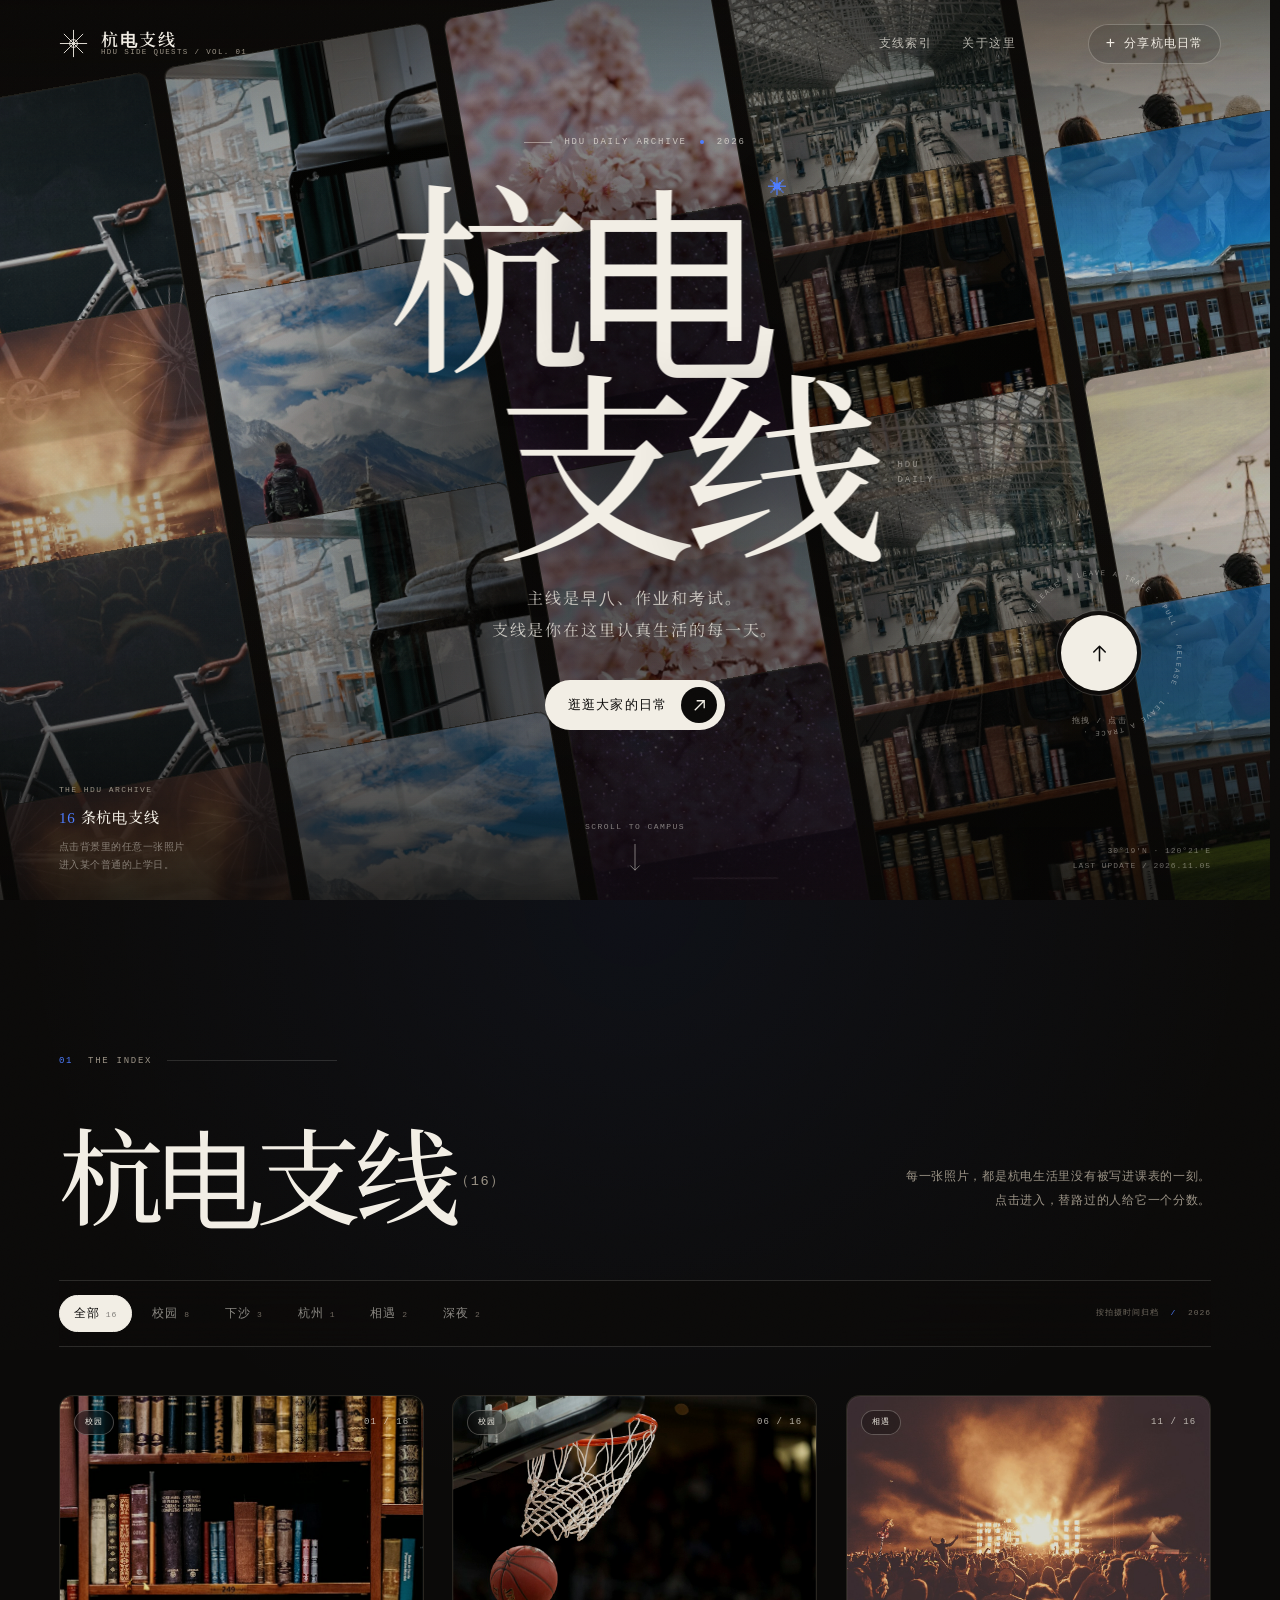
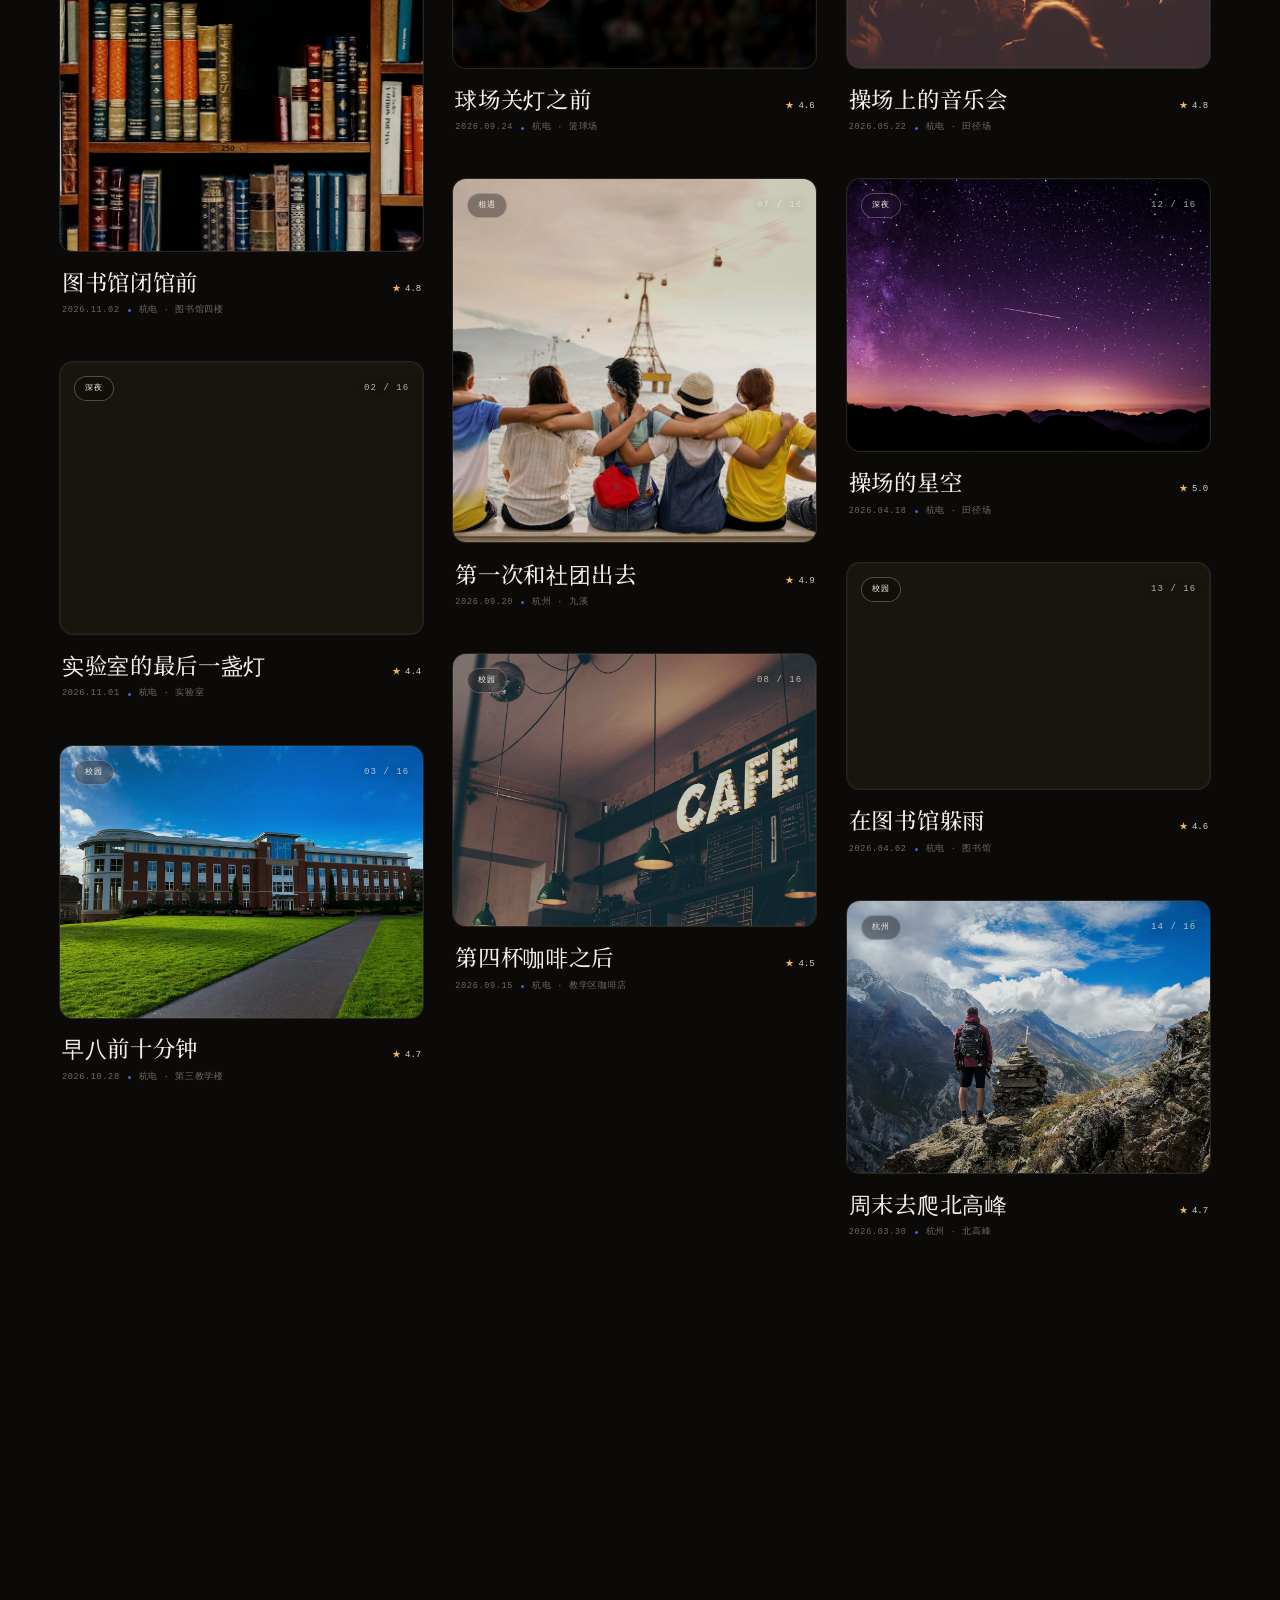
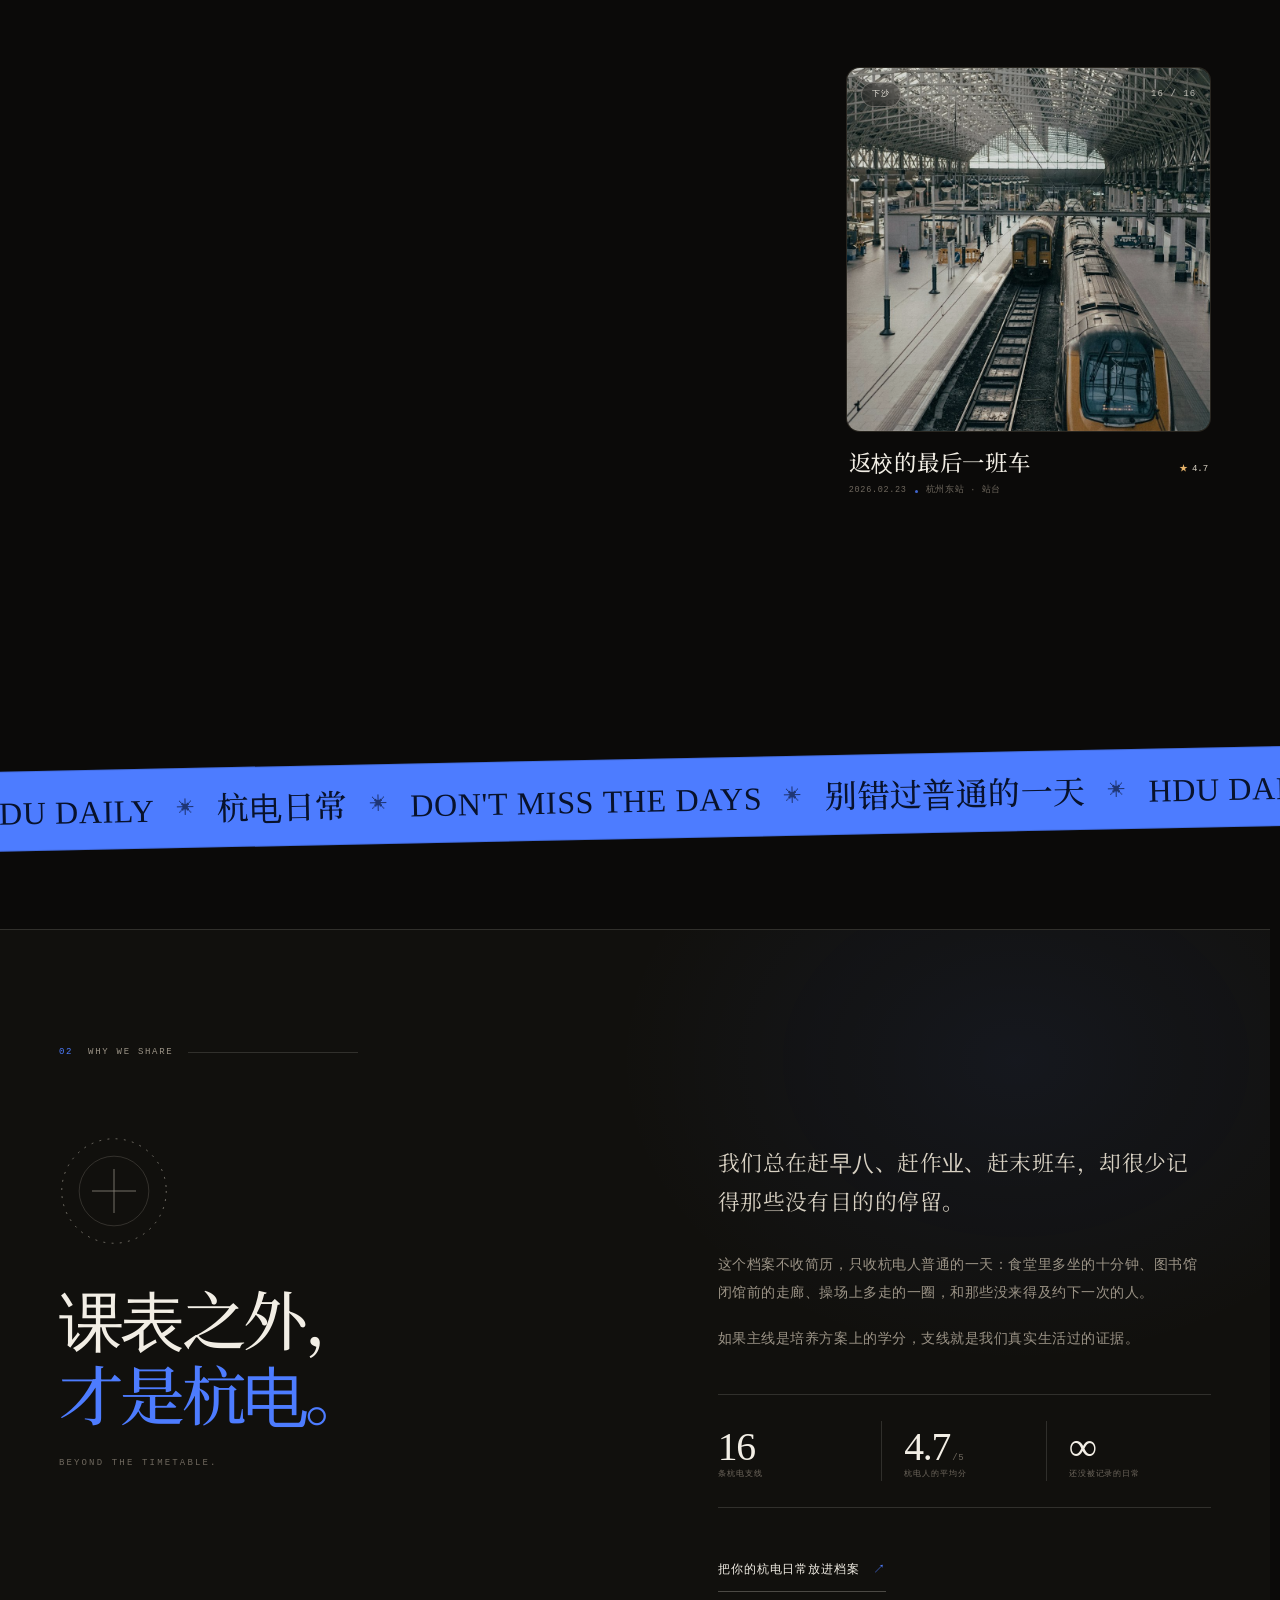
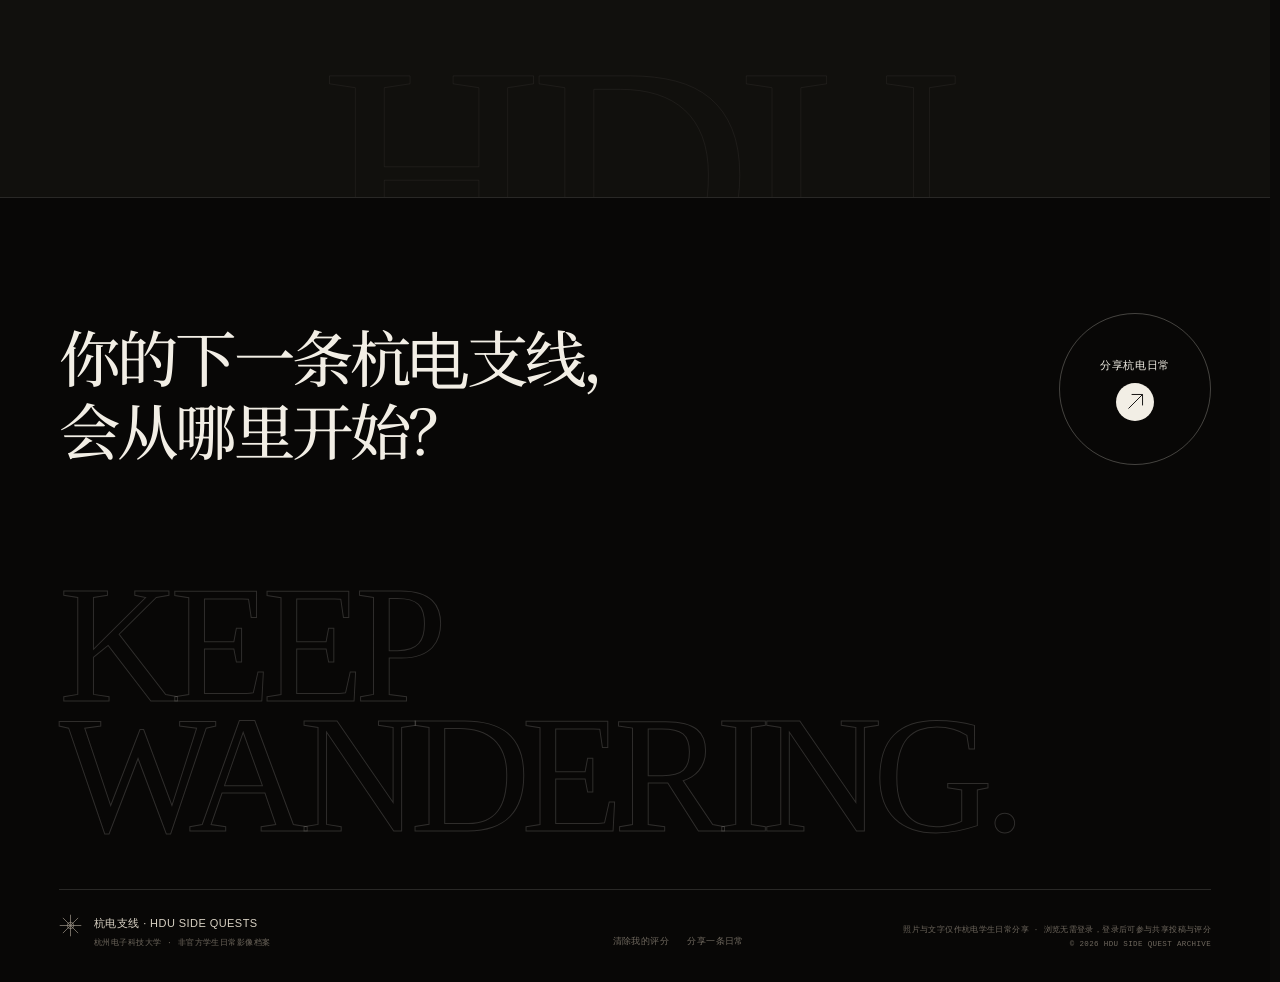
==== commit 19a6af50: "Remove detail image opening flicker" ====
--- a/index.html
+++ b/index.html
@@ -8,7 +8,7 @@
   <title>杭电支线 · HDU SIDE QUESTS</title>
   <link rel="icon" href="assets/favicon.svg" type="image/svg+xml">
   <link rel="preload" href="assets/fonts/noto-serif-sc-subset.woff2" as="font" type="font/woff2" crossorigin>
-  <link rel="stylesheet" href="styles.css?v=20261108-final13">
+  <link rel="stylesheet" href="styles.css?v=20261108-final17">
 </head>
 <body>
   <div class="grain" aria-hidden="true"></div>
@@ -742,6 +742,6 @@
         : ''
     );
   </script>
-  <script src="app.js?v=20261108-final13"></script>
+  <script src="app.js?v=20261108-final17"></script>
 </body>
 </html>
--- a/styles.css
+++ b/styles.css
@@ -6038,3 +6038,42 @@
     display: none !important;
   }
 }
+
+/* ---------- mobile performance pass ---------- */
+
+.grid-motion.is-paused .gm-track {
+  animation-play-state: paused !important;
+}
+
+@media (max-width: 860px) {
+  .gm-plane {
+    width: 200vmax;
+    height: 200vmax;
+  }
+
+  .gm-tile img {
+    filter: brightness(0.86) saturate(0.9) contrast(1.02);
+  }
+
+  .quest-card {
+    content-visibility: auto;
+    contain-intrinsic-size: 360px 460px;
+  }
+
+  .site-header.is-scrolled {
+    background: rgba(10, 9, 8, 0.96);
+    backdrop-filter: none;
+    -webkit-backdrop-filter: none;
+  }
+
+  .detail-scrim,
+  .upload-scrim {
+    background: rgba(5, 4, 3, 0.93);
+    backdrop-filter: none;
+    -webkit-backdrop-filter: none;
+  }
+}
+
+.flip-stage.is-opening {
+  transition: none !important;
+}
